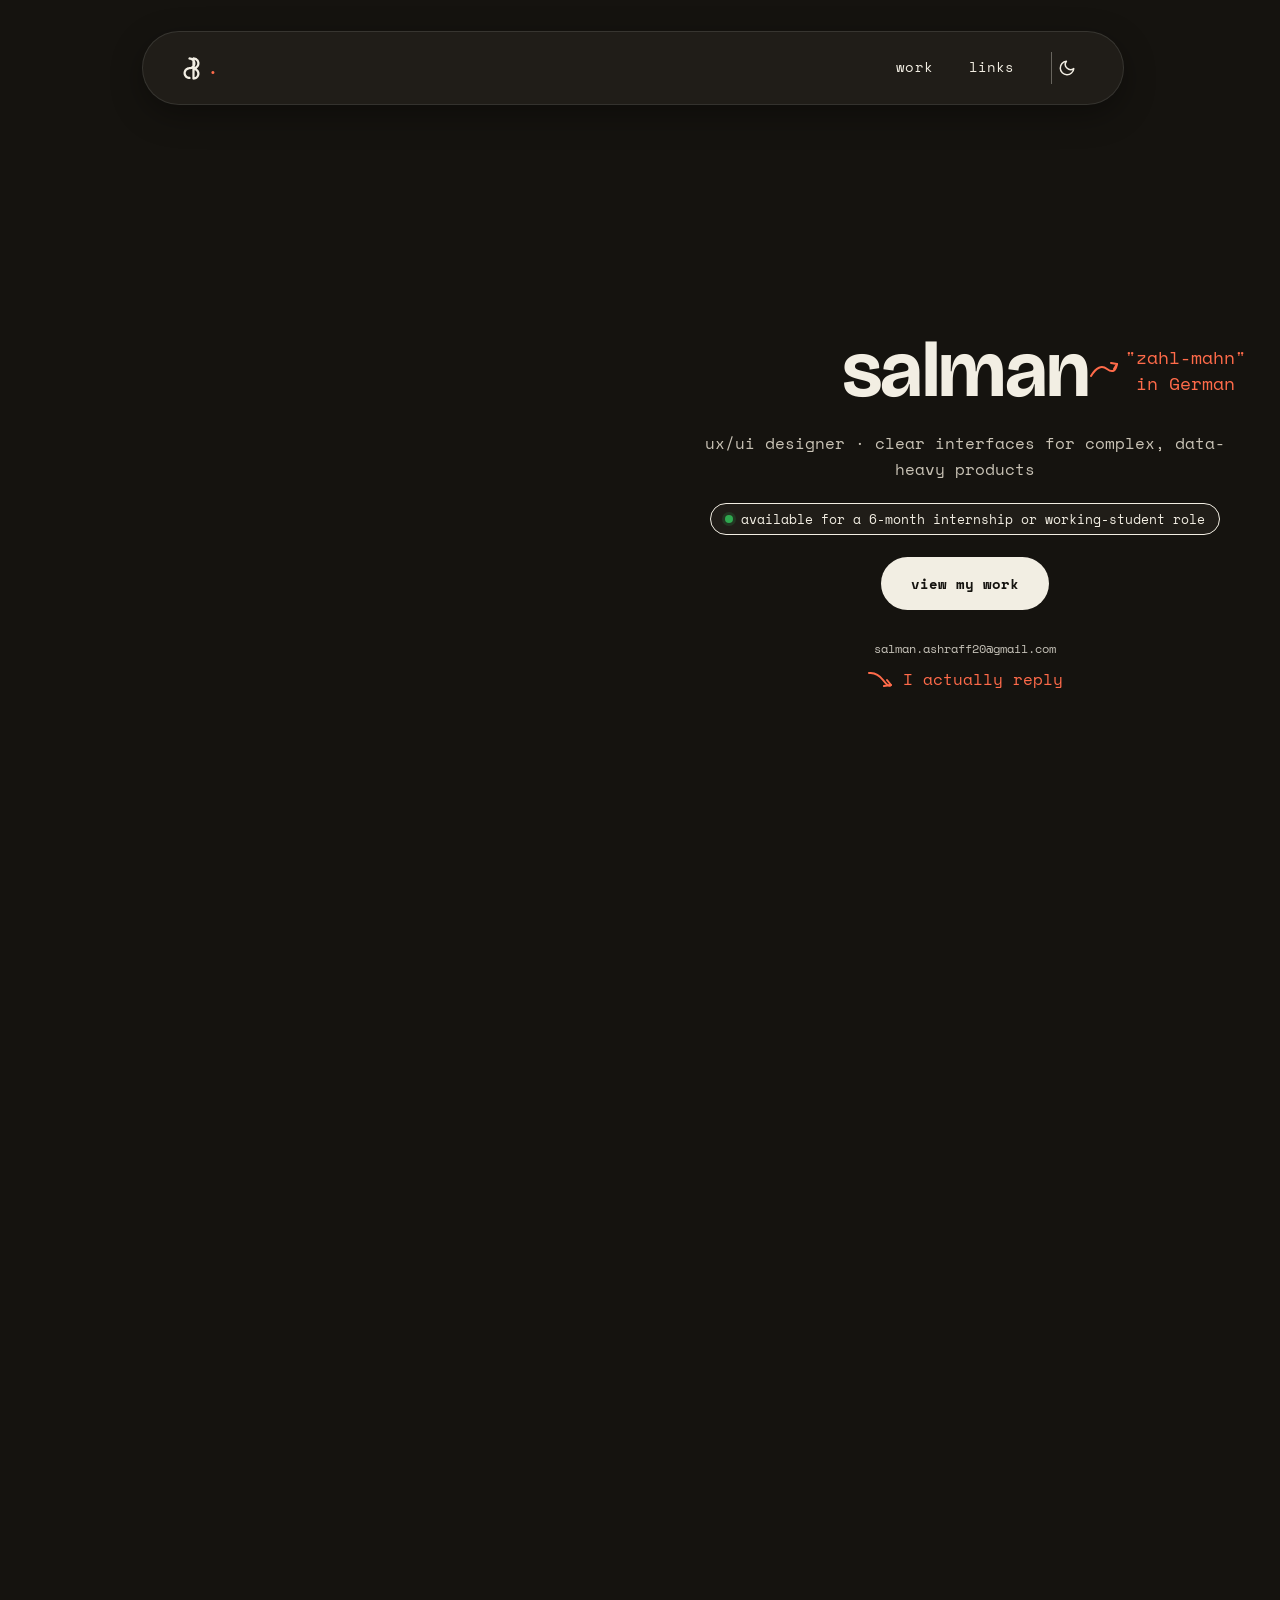
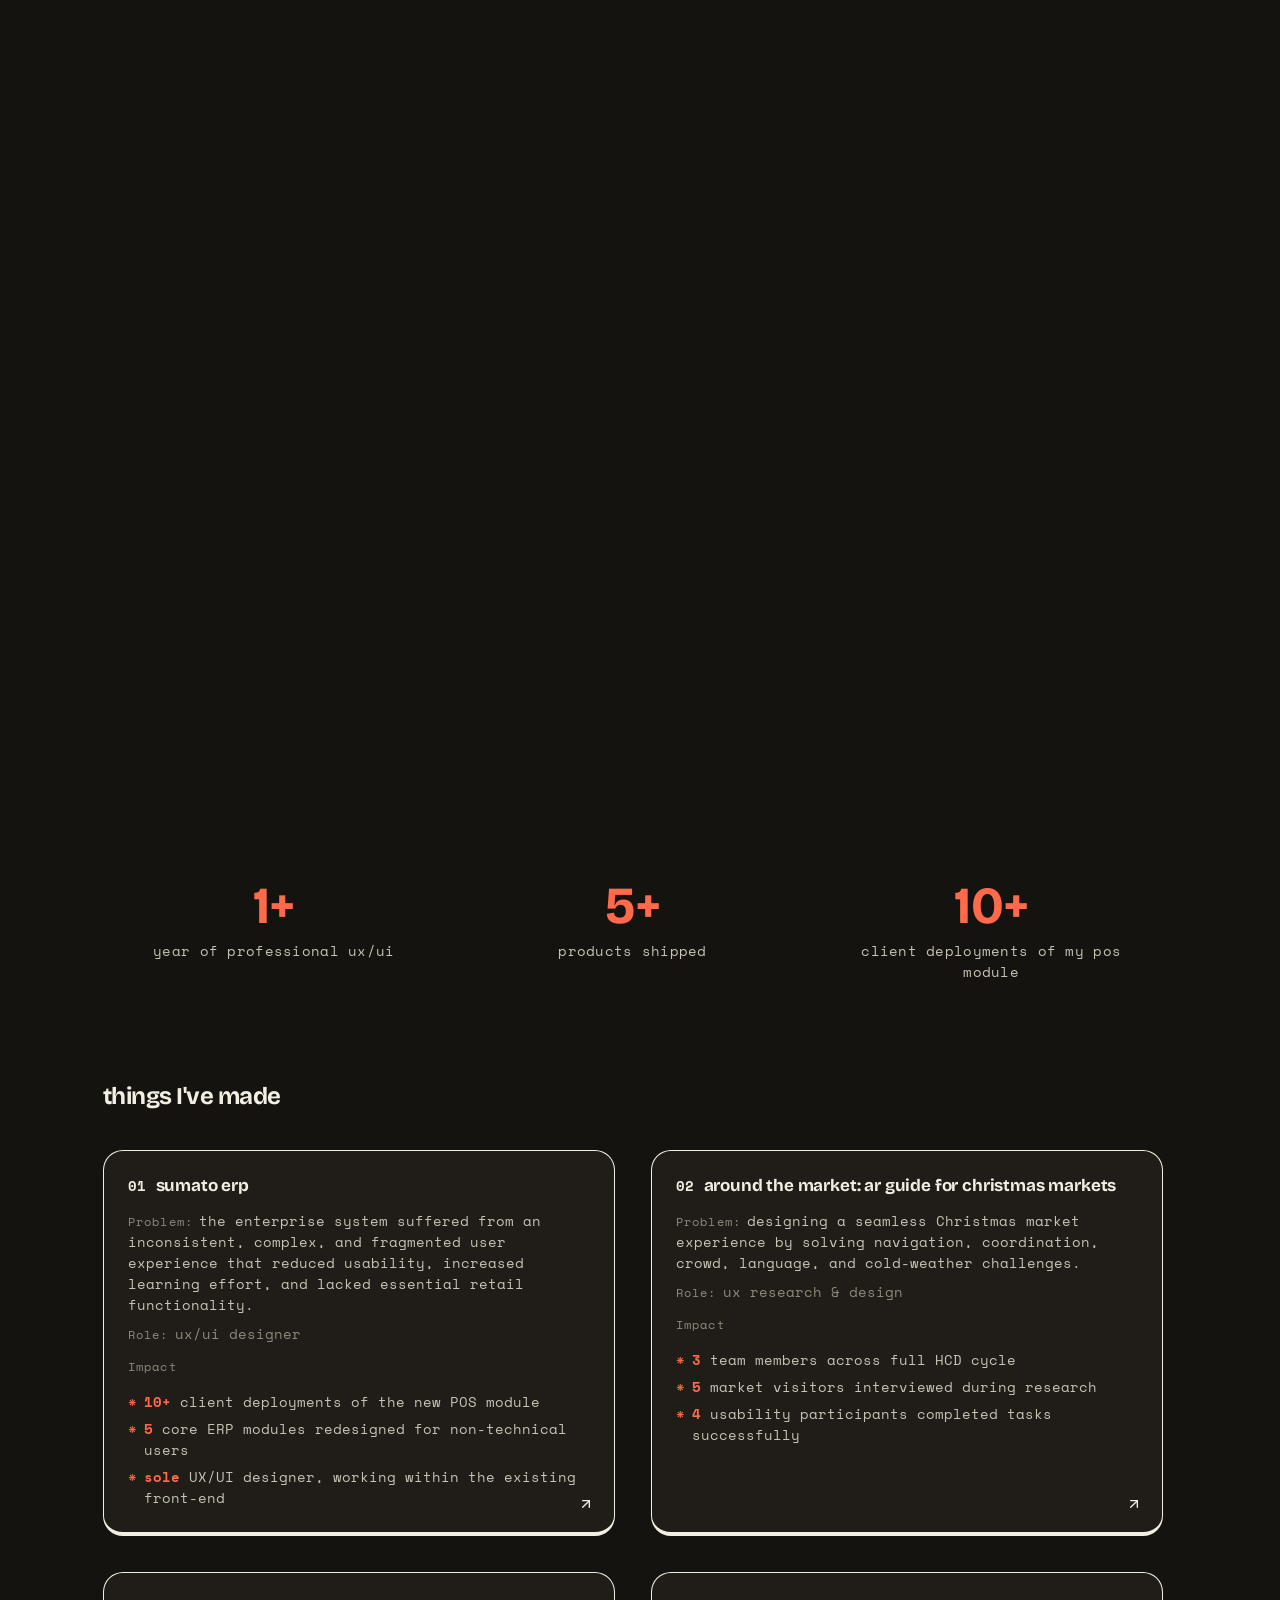
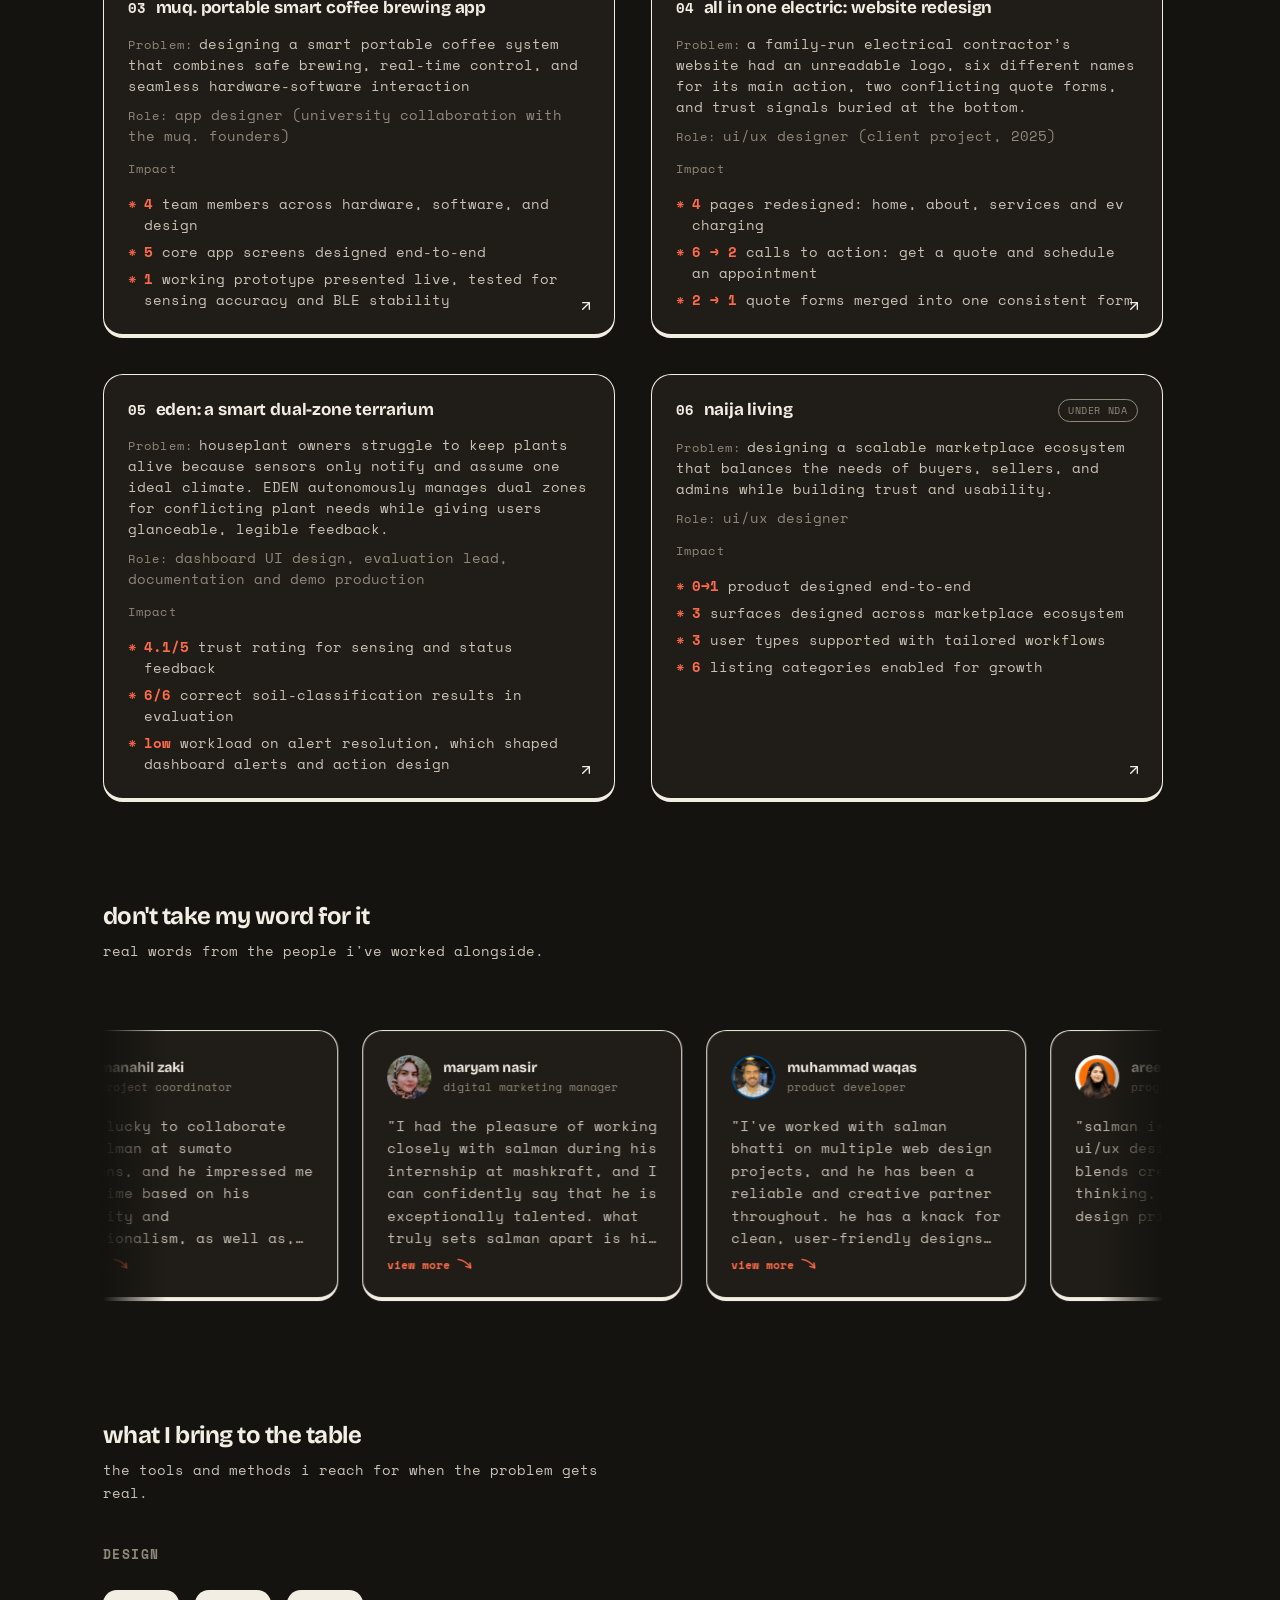
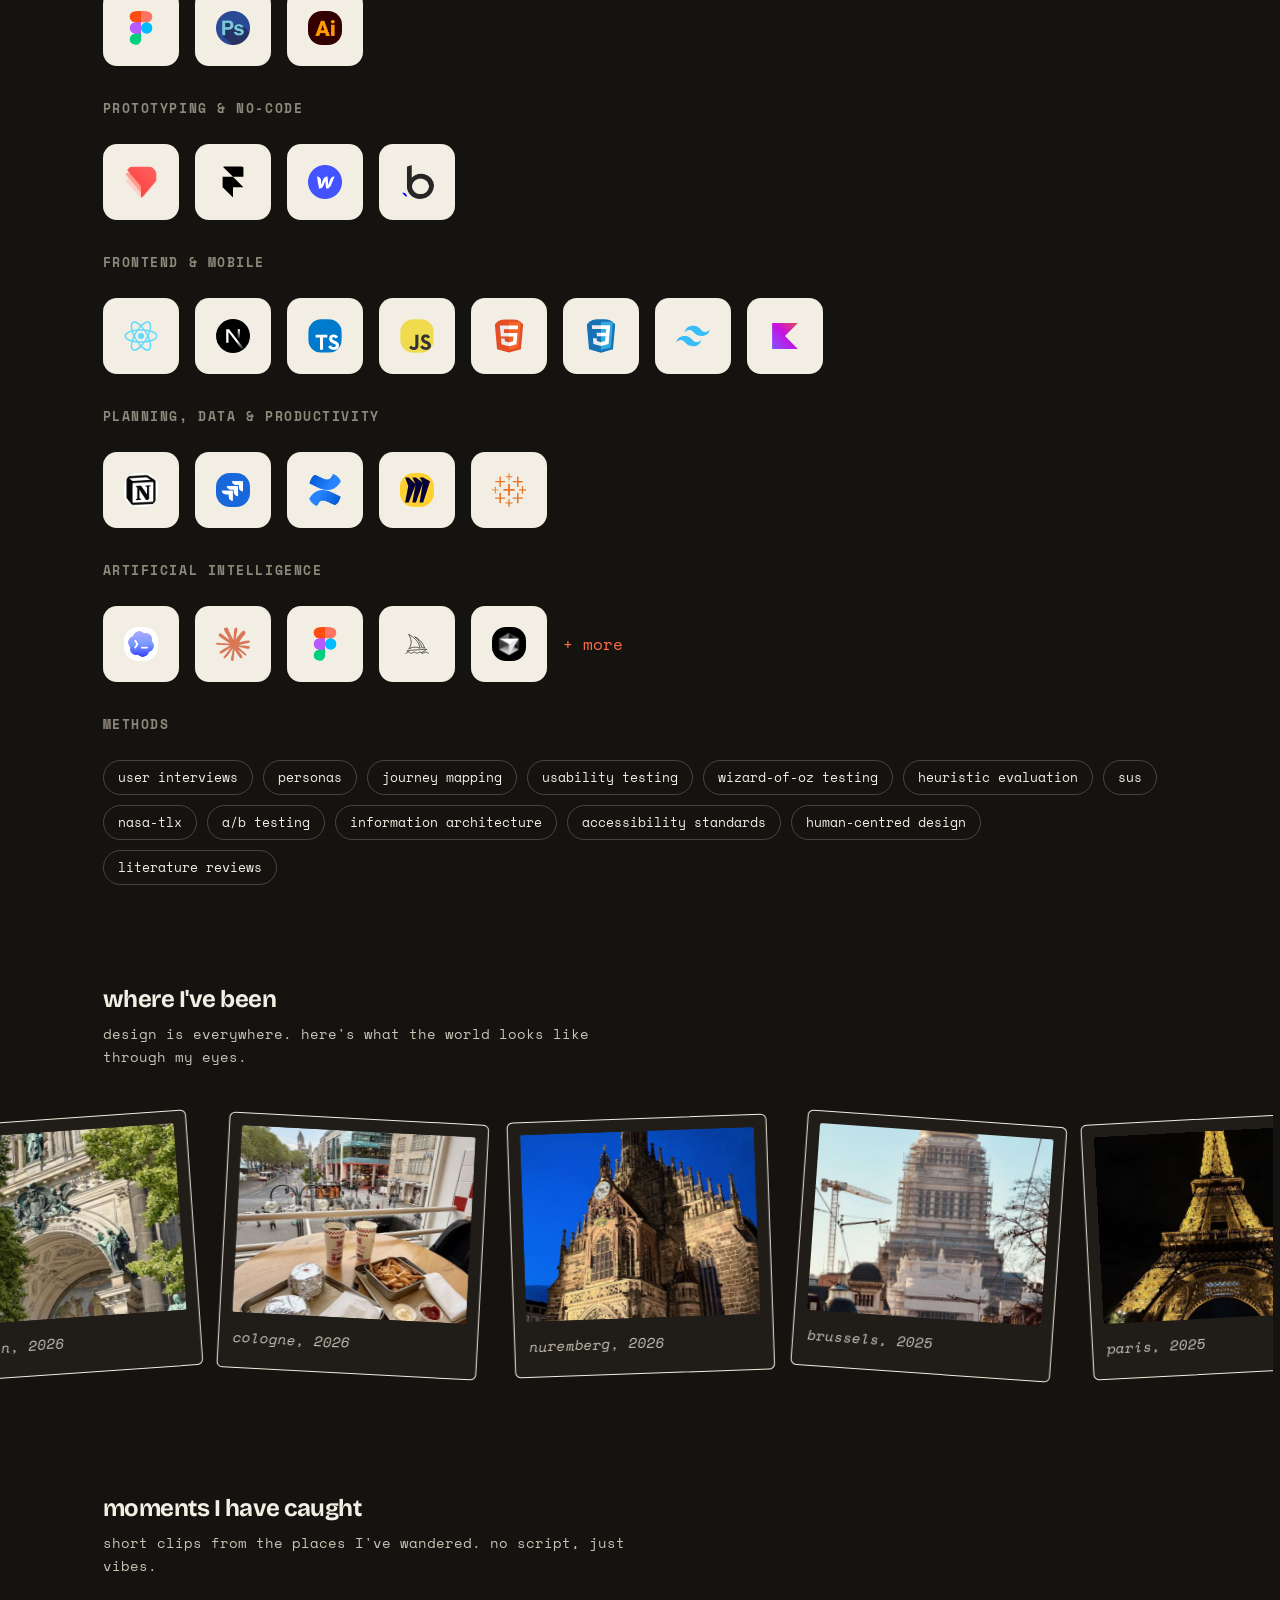
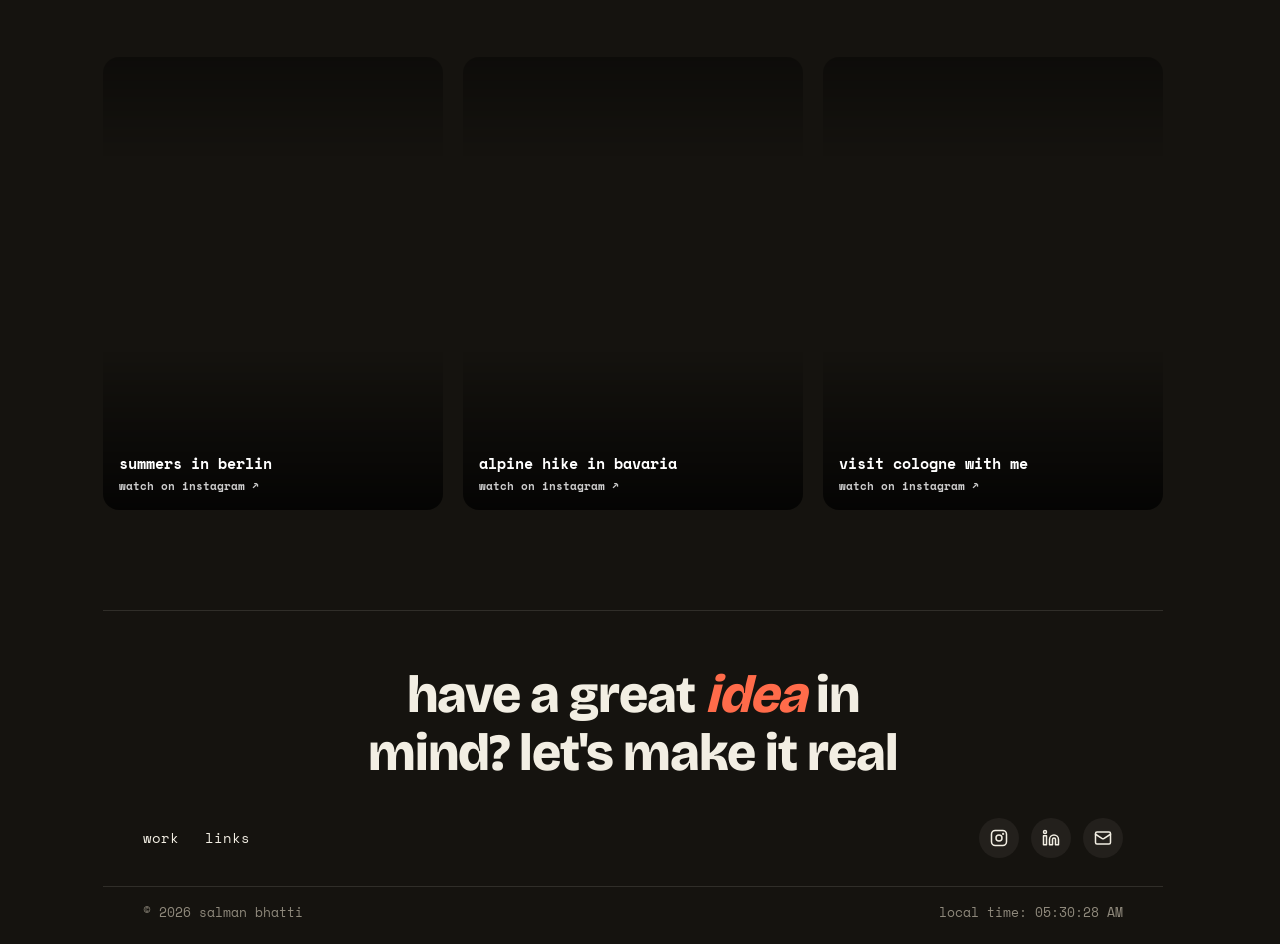
==== index.html @ 9fc9a8a1 "Portfolio site" ====
<!DOCTYPE html>
<html lang="en" class="dark">
<head>
<meta charset="UTF-8"/>
<meta name="viewport" content="width=device-width, initial-scale=1.0"/>
<meta name="description" content="Salman Bhatti — UX/UI Designer based in Germany. Portfolio of enterprise product design, systems, and end-to-end user experience work."/>
<meta property="og:title" content="Salman Bhatti | UX/UI Designer"/>
<meta property="og:description" content="Salman Bhatti — UX/UI Designer based in Germany. Portfolio of enterprise product design, systems, and end-to-end user experience work."/>
<meta property="og:image" content="https://salmanportfolio-inky.vercel.app/og-image.png"/>
<meta property="og:image:width" content="1200"/>
<meta property="og:image:height" content="630"/>
<meta property="og:url" content="https://salmanportfolio-inky.vercel.app/"/>
<meta property="og:type" content="website"/>
<meta name="twitter:card" content="summary_large_image"/>
<meta name="twitter:title" content="Salman Bhatti | UX/UI Designer"/>
<meta name="twitter:description" content="Salman Bhatti — UX/UI Designer based in Germany. Portfolio of enterprise product design, systems, and end-to-end user experience work."/>
<meta name="twitter:image" content="https://salmanportfolio-inky.vercel.app/og-image.png"/>
<title>Salman Bhatti | UX/UI Designer</title>
<link rel="icon" href="favicon.svg" type="image/svg+xml">
<link rel="icon" href="favicon-32.png" sizes="32x32" type="image/png">
<link rel="apple-touch-icon" href="apple-touch-icon.png"><link rel="stylesheet" href="index.css">
<link rel="stylesheet" href="project-modal.css">
<link rel="preconnect" href="https://fonts.googleapis.com"/>
<link rel="preconnect" href="https://fonts.gstatic.com" crossorigin/>
<link href="https://fonts.googleapis.com/css2?family=Bricolage+Grotesque:opsz,wght@12..96,400..800&family=Space+Mono:wght@400;700&display=swap" rel="stylesheet"/>
</head>
<body class="has-custom-cursor">
  <!-- ══ NAVBAR ══ -->

<div class="nav-wrap">
<nav id="main-nav">

  <!-- Name -->
<a href="index.html#hero" class="sb-nav-brand" aria-label="Home"><span class="sb-nav-mark" aria-hidden="true"></span></a>
  <div class="sb-nav-group">

    <!-- Links -->
    <ul class="sb-nav-links">
      <li><a href="index.html#projects"><span>work</span></a></li>
      <li><a href="links.html"><span>links</span></a></li>
    </ul>

    <!-- Dark mode toggle -->
    <button type="button" class="theme-toggle" id="themeToggle" aria-label="Toggle dark mode">
      <svg class="theme-icon-sun" width="18" height="18" viewBox="0 0 24 24" fill="none" stroke="currentColor" stroke-width="2" stroke-linecap="round" stroke-linejoin="round"><circle cx="12" cy="12" r="5"/><line x1="12" y1="1" x2="12" y2="3"/><line x1="12" y1="21" x2="12" y2="23"/><line x1="4.22" y1="4.22" x2="5.64" y2="5.64"/><line x1="18.36" y1="18.36" x2="19.78" y2="19.78"/><line x1="1" y1="12" x2="3" y2="12"/><line x1="21" y1="12" x2="23" y2="12"/><line x1="4.22" y1="19.78" x2="5.64" y2="18.36"/><line x1="18.36" y1="5.64" x2="19.78" y2="4.22"/></svg>
      <svg class="theme-icon-moon" width="18" height="18" viewBox="0 0 24 24" fill="none" stroke="currentColor" stroke-width="2" stroke-linecap="round" stroke-linejoin="round"><path d="M21 12.79A9 9 0 1 1 11.21 3 7 7 0 0 0 21 12.79z"/></svg>
    </button>

  </div>
</nav>
</div>


<!-- ══ HERO ══ -->
<section id="hero">

  <div class="hero-inner">

    <div class="hero-name-row">

      <h1 class="hero-name">salman</h1>

      <span class="hero-note">
        <svg class="hero-note-arrow" width="30" height="18" viewBox="0 0 30 18" fill="none" stroke="currentColor" stroke-width="2" stroke-linecap="round" stroke-linejoin="round"><path d="M2 15 Q10 2 18 8 T28 3"/><path d="M22 2 L28 3 L25 8"/></svg>
         "zahl-mahn" <br> in German
      </span>

    </div>
    <p class="hero-desc">
       ux/ui designer · clear interfaces for complex, data-heavy products
    </p>

    <p class="hero-availability"><span class="hero-availability-dot" aria-hidden="true"></span>available for a 6-month internship or working-student role</p>

    <a href="#projects" class="hero-cta-btn">view my work</a>

    <div class="hero-cta-row">
      <span class="hero-email-row">
        <a href="mailto:salman.ashraff20@gmail.com" class="hero-cta-email">salman.ashraff20@gmail.com</a>
        <span class="hero-note hero-note-reply">
          <svg class="hero-note-arrow" width="30" height="18" viewBox="0 0 30 18" fill="none" stroke="currentColor" stroke-width="2" stroke-linecap="round" stroke-linejoin="round"><path d="M2 3 Q10 2 16 10 T24 15"/><path d="M17 16 L24 15 L20 10"/></svg>
          I actually reply
        </span>
      </span>
    </div>

  </div>
</section>

<!-- ══ STATS ══ -->
<section id="stats" class="stats">

  <div class="stats-row">
    <div class="stat-item">
      <span class="stat-number">1+</span>
      <span class="stat-label">year of professional ux/ui</span>
    </div>
    <div class="stat-item">
      <span class="stat-number">5+</span>
      <span class="stat-label">products shipped</span>
    </div>
    <div class="stat-item">
      <span class="stat-number">10+</span>
      <span class="stat-label">client deployments of my pos module</span>
    </div>
  
  </div>
</section>

<!-- ══ PROJECTS ══ -->
<section id="projects">

  <div class="projects-head">
    <h2 class="title">things I've made
</h2>

</p>
  </div>

  <div class="projects-grid">
    <!-- PROJECT 1 -->
    <a href="#project-sumato" class="project-card" data-project="sumato">
      <span class="project-arrow">
        <svg width="16" height="16" viewBox="0 0 24 24" fill="none" stroke="currentColor" stroke-width="2" stroke-linecap="round" stroke-linejoin="round"><path d="M7 17L17 7"/><path d="M7 7h10v10"/></svg>
      </span>
      <div class="project-body">
        <div class="project-title-row">
          <span class="project-number">01</span>
          <h2 class="project-title">Sumato ERP</h2>
        </div>
        <p class="project-problem"><span class="project-label">Problem:</span>the enterprise system suffered from an inconsistent, complex, and fragmented user experience that reduced usability, increased learning effort, and lacked essential retail functionality.</p>
        <p class="project-role"><span class="project-label">Role:</span>ux/ui designer</p>
        <p class="project-label">Impact</p>
        <ul class="project-impact">
          <li><strong>10+</strong> client deployments of the new POS module</li>
          <li><strong>5</strong> core ERP modules redesigned for non-technical users</li>
          <li><strong>sole</strong> UX/UI designer, working within the existing front-end</li>
        </ul>
      </div>
    </a>

    <!-- PROJECT 2 -->
    <a href="#project-ar" class="project-card" data-project="ar">
      <span class="project-arrow">
        <svg width="16" height="16" viewBox="0 0 24 24" fill="none" stroke="currentColor" stroke-width="2" stroke-linecap="round" stroke-linejoin="round"><path d="M7 17L17 7"/><path d="M7 7h10v10"/></svg>
      </span>
      <div class="project-body">
        <div class="project-title-row">
          <span class="project-number">02</span>
          <h2 class="project-title">ARound the Market: AR Guide for Christmas Markets</h2>
        </div>
        <p class="project-problem"><span class="project-label">Problem:</span>designing a seamless Christmas market experience by solving navigation, coordination, crowd, language, and cold-weather challenges.</p>
        <p class="project-role"><span class="project-label">Role:</span>ux research &amp; design</p>
        <p class="project-label">Impact</p>
        <ul class="project-impact">
          <li><strong>3</strong> team members across full HCD cycle</li>
          <li><strong>5</strong> market visitors interviewed during research</li>
          <li><strong>4</strong> usability participants completed tasks successfully</li>
        </ul>
      </div>
    </a>

    <!-- PROJECT 3 -->
    <a href="#project-muq" class="project-card" data-project="muq">
      <span class="project-arrow">
        <svg width="16" height="16" viewBox="0 0 24 24" fill="none" stroke="currentColor" stroke-width="2" stroke-linecap="round" stroke-linejoin="round"><path d="M7 17L17 7"/><path d="M7 7h10v10"/></svg>
      </span>
      <div class="project-body">
        <div class="project-title-row">
          <span class="project-number">03</span>
          <h2 class="project-title">muq.
Portable Smart Coffee Brewing App</h2>
        </div>
        <p class="project-problem">
          <span class="project-label">Problem:</span>designing a smart portable coffee system that combines safe brewing, real-time control, and seamless hardware-software interaction</p>
        <p class="project-role"><span class="project-label">Role:</span>app designer (university collaboration with the muq. founders)</p>
        <p class="project-label">Impact</p>
        <ul class="project-impact">
          <li><strong>4</strong> team members across hardware, software, and design</li>
          <li><strong>5</strong> core app screens designed end-to-end</li>
          <li><strong>1</strong> working prototype presented live, tested for sensing accuracy and BLE stability</li>
        </ul>
      </div>
    </a>

    <!-- PROJECT 4 -->
    <a href="#project-allinone" class="project-card" data-project="allinone">
      <span class="project-arrow">
        <svg width="16" height="16" viewBox="0 0 24 24" fill="none" stroke="currentColor" stroke-width="2" stroke-linecap="round" stroke-linejoin="round"><path d="M7 17L17 7"/><path d="M7 7h10v10"/></svg>
      </span>
      <div class="project-body">
        <div class="project-title-row">
          <span class="project-number">04</span>
          <h2 class="project-title">All In One Electric: Website Redesign</h2>
        </div>
        <p class="project-problem"><span class="project-label">Problem:</span>a family-run electrical contractor’s website had an unreadable logo, six different names for its main action, two conflicting quote forms, and trust signals buried at the bottom.</p>
        <p class="project-role"><span class="project-label">Role:</span>ui/ux designer (client project, 2025)</p>
        <p class="project-label">Impact</p>
        <ul class="project-impact">
          <li><strong>4</strong> pages redesigned: home, about, services and ev charging</li>
          <li><strong>6 → 2</strong> calls to action: get a quote and schedule an appointment</li>
          <li><strong>2 → 1</strong> quote forms merged into one consistent form</li>
        </ul>
      </div>
    </a>

    <!-- PROJECT 5 -->
    <a href="#project-eden" class="project-card" data-project="eden">
      <span class="project-arrow">
        <svg width="16" height="16" viewBox="0 0 24 24" fill="none" stroke="currentColor" stroke-width="2" stroke-linecap="round" stroke-linejoin="round"><path d="M7 17L17 7"/><path d="M7 7h10v10"/></svg>
      </span>
      <div class="project-body">
        <div class="project-title-row">
          <span class="project-number">05</span>
          <h2 class="project-title">EDEN: A Smart Dual-Zone Terrarium</h2>
        </div>
        <p class="project-problem"><span class="project-label">Problem:</span>houseplant owners struggle to keep plants alive because sensors only notify and assume one ideal climate. EDEN autonomously manages dual zones for conflicting plant needs while giving users glanceable, legible feedback.</p>
        <p class="project-role"><span class="project-label">Role:</span>dashboard UI design, evaluation lead, documentation and demo production</p>
        <p class="project-label">Impact</p>
        <ul class="project-impact">
          <li><strong>4.1/5</strong> trust rating for sensing and status feedback</li>
          <li><strong>6/6</strong> correct soil-classification results in evaluation</li>
          <li><strong>low</strong> workload on alert resolution, which shaped dashboard alerts and action design</li>
        </ul>
      </div>
    </a>

    <!-- PROJECT 6 -->
    <a href="#projects" class="project-card" data-nda>
      <span class="project-arrow">
        <svg width="16" height="16" viewBox="0 0 24 24" fill="none" stroke="currentColor" stroke-width="2" stroke-linecap="round" stroke-linejoin="round"><path d="M7 17L17 7"/><path d="M7 7h10v10"/></svg>
      </span>
      <div class="project-body">
        <div class="project-title-row">
          <span class="project-number">06</span>
          <h2 class="project-title">Naija Living</h2>
          <span class="project-badge" title="Screens are under NDA">under nda</span>
        </div>
        <p class="project-problem"><span class="project-label">Problem:</span>designing a scalable marketplace ecosystem that balances the needs of buyers, sellers, and admins while building trust and usability.</p>
        <p class="project-role"><span class="project-label">Role:</span>ui/ux designer</p>
        <p class="project-label">Impact</p>
        <ul class="project-impact">
          <li><strong>0→1</strong> product designed end-to-end</li>
          <li><strong>3</strong> surfaces designed across marketplace ecosystem</li>
          <li><strong>3</strong> user types supported with tailored workflows</li>
          <li><strong>6</strong> listing categories enabled for growth</li>
        </ul>
      </div>
    </a>

  </div>

</section>


<!-- ══ EXPERIENCE: list / timeline toggle ══ -->
<!-- <section class="exp-section" id="experienceSection">

 <div class="exp-head">
    <div>
      <h2 class="title">career journey</h2>
    </div>
    <div class="exp-toggle-wrap">
      <span class="exp-try-note">
        try this
        <svg class="exp-try-arrow" width="30" height="20" viewBox="0 0 30 20" fill="none" stroke="currentColor" stroke-width="2" stroke-linecap="round" stroke-linejoin="round"><path d="M2 2 Q14 4 20 14"/><path d="M13 12 L20 14 L19 7"/></svg>
      </span>
      <div class="exp-toggle" id="expToggle">
        <button type="button" class="exp-toggle-btn active" data-view="list">list</button>
        <button type="button" class="exp-toggle-btn" data-view="timeline">timeline</button>
      </div>
    </div>
  </div>

  <div class="exp-list" id="expList">

    <div class="exp-row current expanded">
      <div class="exp-row-line"><span class="exp-dot"></span></div>
      <div class="exp-row-main">
        <div class="exp-row-top">
          <div>
            <h3 class="exp-role">m.sc. media informatics</h3>
            <p class="exp-company">universität des saarlandes</p>
          </div>
        </div>
      <div class="exp-row-details">
  <p class="exp-summary"></p>
<ul class="exp-bullets">
  <li>worked on 3 academic projects: ar navigation system (hci project), eden (interactive system project) and muq. coffee brewing app (collaboration with start-up).</li>
  <li>coursework spans human computer interaction, interactive systems, 3d visualisation with blender, generative arts and  design, and german language.</li>
<li>contributed to a living ai-education dashboard by conducting systematic literature reviews, visualising research findings, and testing the dashboard with real stakeholders.</li></ul>
</div>
      </div>
      <div class="exp-date-wrap">
        <span class="exp-date">apr 2025 to present</span>
        <button type="button" class="exp-chevron" aria-label="Toggle details">
          <svg width="16" height="16" viewBox="0 0 24 24" fill="none" stroke="currentColor" stroke-width="2" stroke-linecap="round" stroke-linejoin="round"><path d="M6 9l6 6l6 -6"/></svg>
        </button>
      </div>
    </div>

    <div class="exp-row">
      <div class="exp-row-line"><span class="exp-dot"></span></div>
      <div class="exp-row-main">
        <div class="exp-row-top">
          <div>
            <h3 class="exp-role">ux ui designer</h3>
            <p class="exp-company">sumato solutions</p>
          </div>
        </div>
       <div class="exp-row-details">
         <p class="exp-summary"></p>
<ul class="exp-bullets">
 <li>Designed the POS module UI within a team of a product manager, 3 developers and 2 QA testers; it is now adopted across 10+ client deployments.</li>
  <li>Redesigned UX/UI and information architecture for 5 core ERP modules (HRMS, CRM, Finance, Inventory, Sales), restructuring navigation and content hierarchy for non-technical operational users.</li>
  <li>Improved usability and consistency across the live ERP and POS products within the existing front-end, scoping changes so they stayed safe to ship.</li>
  <li>Ran A/B tests on UI variants and enforced accessibility standards (contrast, touch-target size, readability).</li>
  <li>Delivered end-to-end UI/UX for 5+ shipped products across ERP, POS, learning, tourism and marketplace apps, including the Naija Living marketplace.</li>
</ul>
</div>
      </div>
      <div class="exp-date-wrap">
        <span class="exp-date">jun 2024 to may 2025</span>
        <button type="button" class="exp-chevron" aria-label="Toggle details">
          <svg width="16" height="16" viewBox="0 0 24 24" fill="none" stroke="currentColor" stroke-width="2" stroke-linecap="round" stroke-linejoin="round"><path d="M6 9l6 6l6 -6"/></svg>
        </button>
      </div>
    </div>

    <div class="exp-row">
      <div class="exp-row-line"><span class="exp-dot"></span></div>
      <div class="exp-row-main">
        <div class="exp-row-top">
          <div>
            <h3 class="exp-role">ui/ux design intern</h3>
            <p class="exp-company">mashkraft</p>
          </div>
        </div>
        <div class="exp-row-details">
          <p class="exp-summary"></p>
          <ul class="exp-bullets">
  <li>completed an internship designing graphics and ui/ux work for ConsidraCare Pakistan and Canada</li>
  <li>contributed to end-to-end design workflows from wireframes to final visual assets</li>
  <li>gained hands on experience in professional design tools and client facing delivery under real production timelines.</li>
</ul>
        </div>
      </div>
      <div class="exp-date-wrap">
        <span class="exp-date">oct 2023 to jan 2024</span>
        <button type="button" class="exp-chevron" aria-label="Toggle details">
          <svg width="16" height="16" viewBox="0 0 24 24" fill="none" stroke="currentColor" stroke-width="2" stroke-linecap="round" stroke-linejoin="round"><path d="M6 9l6 6l6 -6"/></svg>
        </button>
      </div>
    </div>

  </div>

  <div class="exp-sheet" id="expSheet">
    <div class="exp-sheet-backdrop" id="expSheetBackdrop"></div>
    <div class="exp-sheet-panel" id="expSheetPanel">
      <div class="exp-sheet-handle"></div>
      <div class="exp-sheet-head">
        <h3 class="exp-role" id="expSheetRole"></h3>
        <p class="exp-company" id="expSheetCompany"></p>
        <span class="exp-date" id="expSheetDate"></span>
      </div>
      <div class="exp-sheet-body" id="expSheetBody"></div>
    </div>
  </div>

  <div class="exp-timeline" id="expTimeline" hidden>
    <div class="exp-timeline-scroll" id="expTimelineScroll">
      <div class="exp-timeline-track">

        <span class="exp-timeline-gridline" style="left:0%"></span>
        <span class="exp-timeline-gridline" style="left:25%"></span>
        <span class="exp-timeline-gridline" style="left:50%"></span>
        <span class="exp-timeline-gridline" style="left:75%"></span>
        <span class="exp-timeline-gridline" style="left:100%"></span>

        <div class="exp-timeline-now" style="left:87.5%">
          <span class="exp-now-label">now</span>
        </div>

        <div class="exp-timeline-item" style="left:38%; width:19%">
          <div class="exp-timeline-block">
            <span class="exp-timeline-text">
              <span class="exp-timeline-name">sumato solutions</span>
              <span class="exp-timeline-role">ux/ui designer</span>
            </span>
          </div>
          <div class="exp-timeline-tooltip">
            <span class="tt-company">sumato solutions</span>
            <span class="tt-role">ux/ui designer</span>
            <span class="tt-duration">jun 2024 to may 2025</span>
          </div>
        </div>

        <div class="exp-timeline-item" style="top:88px; left:11%; width:150px">
          <div class="exp-timeline-block">
            <span class="exp-timeline-text">
              <span class="exp-timeline-name">mashkraft</span>
              <span class="exp-timeline-role">ui/ux design intern</span>
            </span>
          </div>
          <div class="exp-timeline-tooltip">
            <span class="tt-company">mashkraft</span>
            <span class="tt-role">ui/ux design intern</span>
            <span class="tt-duration">oct 2023 to jan 2024 </span>
          </div>
        </div>

        <div class="exp-timeline-highlight" style="top:88px; left:56.25%; width:31.25%"></div>

        <div class="exp-timeline-item current" style="top:88px; left:56.25%; width:31.25%">
          <div class="exp-timeline-block">
            <span class="exp-timeline-text">
              <span class="exp-timeline-name">universität des saarlandes</span>
              <span class="exp-timeline-role">m.sc. media informatics</span>
            </span>
          </div>
          <div class="exp-timeline-tooltip">
            <span class="tt-company">universität des saarlandes</span>
            <span class="tt-role">m.sc. media informatics</span>
            <span class="tt-duration">apr 2025 to present</span>
          </div>
        </div>

        <span class="exp-timeline-year edge-left" style="left:0%">2023</span>
        <span class="exp-timeline-year" style="left:25%">2024</span>
        <span class="exp-timeline-year" style="left:50%">2025</span>
        <span class="exp-timeline-year" style="left:75%">2026</span>
        <span class="exp-timeline-year faded edge-right" style="left:100%">2027</span>

      </div>
    </div>  </div>

 

</section> -->

<!-- ══ TESTIMONIALS ══ -->
<section id="testimonials">

  <div class="sb-test-header">
    <h2 class="title">don't take my word for it</h2>
    <p class="section-sub">real words from the people i've worked alongside.

</p>
  </div>

  <div class="sb-test-ticker-wrap" id="testTicker">
    <div class="sb-test-track" id="testTrack">

      <div class="sb-test-card">
        <div class="sb-test-person">
          <img src="index/testimonials/minahil.jfif" alt="Manahil Zaki" class="sb-test-photo" />
          <div>
            <div class="sb-test-name">Manahil Zaki</div>
            <div class="sb-test-role">Project Coordinator</div>
          </div>
        </div>
        <div class="sb-test-quote">
          <p>"I was lucky to collaborate with salman at sumato solutions, and he impressed me every time based on his creativity and professionalism, as well as, in-depth knowledge of ui/ux design. he possesses some extraordinary skills of converting user needs into usable interfaces that are also visually interesting. he is a hardworking team player with a keen eye to details. an organization can only be lucky to get someone with talent and hardworking like salman!"</p>
        </div>
      </div>

      <div class="sb-test-card">
        <div class="sb-test-person">
          <img src="index/testimonials/mariam.jfif" alt="Maryam Nasir" class="sb-test-photo" />
          <div>
            <div class="sb-test-name">Maryam Nasir</div>
            <div class="sb-test-role">Digital Marketing Manager</div>
          </div>
        </div>
        <div class="sb-test-quote">
          <p>"I had the pleasure of working closely with salman during his internship at mashkraft, and I can confidently say that he is exceptionally talented. what truly sets salman apart is his remarkable creative eye for design to deliver visually captivating and user-friendly interfaces. his exceptional talent, diligence, and collaborative spirit make him a standout professional in his field and a valuable asset to any team."</p>
        </div>
      </div>

      <div class="sb-test-card">
        <div class="sb-test-person">
          <img src="index/testimonials/waqas.jfif" alt="Muhammad Waqas" class="sb-test-photo" />
          <div>
            <div class="sb-test-name">Muhammad Waqas</div>
            <div class="sb-test-role">Product Developer</div>
          </div>
        </div>
        <div class="sb-test-quote">
          <p>"I've worked with salman bhatti on multiple web design projects, and he has been a reliable and creative partner throughout. he has a knack for clean, user-friendly designs and always brings fresh ideas to the table. salman listens carefully to project needs and ensures the final output aligns with the vision while being practical and visually appealing. if you're looking for someone who can get the job done without overcomplicating things, salman is a great choice."</p>
        </div>
      </div>

      <div class="sb-test-card">
        <div class="sb-test-person">
          <img src="index/testimonials/areeba.jfif" alt="Areeba Younas" class="sb-test-photo" />
          <div>
            <div class="sb-test-name">Areeba Younas</div>
            <div class="sb-test-role">Program Officer</div>
          </div>
        </div>
        <div class="sb-test-quote">
          <p>"salman is an exceptional ui/ux designer who seamlessly blends creativity, analytical thinking, and user-centric design principles."</p>
        </div>
      </div>

      <div class="sb-test-card">
        <div class="sb-test-person">
          <img src="index/testimonials/asad.jfif" alt="Asad Masood Chaudhry" class="sb-test-photo" />
          <div>
            <div class="sb-test-name">Asad Masood Chaudhry</div>
            <div class="sb-test-role">Software Engineer</div>
          </div>
        </div>
        <div class="sb-test-quote">
          <p>"I strongly recommend salman as a ui/ux designer. he demonstrates professionalism and consistently contributes to improved user satisfaction."</p>
        </div>
      </div>

 
      
      <div class="sb-test-card">
        <div class="sb-test-person">
          <img src="index/testimonials/minahil.jfif" alt="Manahil Zaki" class="sb-test-photo" />
          <div>
            <div class="sb-test-name">Manahil Zaki</div>
            <div class="sb-test-role">Project Coordinator</div>
          </div>
        </div>
        <div class="sb-test-quote">
          <p>"I was lucky to collaborate with salman at sumato solutions, and he impressed me every time based on his creativity and professionalism, as well as, in-depth knowledge of ui/ux design. he possesses some extraordinary skills of converting user needs into usable interfaces that are also visually interesting. he is a hardworking team player with a keen eye to details. an organization can only be lucky to get someone with talent and hardworking like salman!"</p>
        </div>
      </div>

      <div class="sb-test-card">
        <div class="sb-test-person">
          <img src="index/testimonials/mariam.jfif" alt="Maryam Nasir" class="sb-test-photo" />
          <div>
            <div class="sb-test-name">Maryam Nasir</div>
            <div class="sb-test-role">Digital Marketing Manager</div>
          </div>
        </div>
        <div class="sb-test-quote">
          <p>"I had the pleasure of working closely with salman during his internship at mashkraft, and I can confidently say that he is exceptionally talented. what truly sets salman apart is his remarkable creative eye for design to deliver visually captivating and user-friendly interfaces. his exceptional talent, diligence, and collaborative spirit make him a standout professional in his field and a valuable asset to any team."</p>
        </div>
      </div>

      <div class="sb-test-card">
        <div class="sb-test-person">
          <img src="index/testimonials/waqas.jfif" alt="Muhammad Waqas" class="sb-test-photo" />
          <div>
            <div class="sb-test-name">Muhammad Waqas</div>
            <div class="sb-test-role">Product Developer</div>
          </div>
        </div>
        <div class="sb-test-quote">
          <p>"I've worked with salman bhatti on multiple web design projects, and he has been a reliable and creative partner throughout. he has a knack for clean, user-friendly designs and always brings fresh ideas to the table. salman listens carefully to project needs and ensures the final output aligns with the vision while being practical and visually appealing. if you're looking for someone who can get the job done without overcomplicating things, salman is a great choice."</p>
        </div>
      </div>

      <div class="sb-test-card">
        <div class="sb-test-person">
          <img src="index/testimonials/areeba.jfif" alt="Areeba Younas" class="sb-test-photo" />
          <div>
            <div class="sb-test-name">Areeba Younas</div>
            <div class="sb-test-role">Program Officer</div>
          </div>
        </div>
        <div class="sb-test-quote">
          <p>"salman is an exceptional ui/ux designer who seamlessly blends creativity, analytical thinking, and user-centric design principles."</p>
        </div>
      </div>

      <div class="sb-test-card">
        <div class="sb-test-person">
          <img src="index/testimonials/asad.jfif" alt="Asad Masood Chaudhry" class="sb-test-photo" />
          <div>
            <div class="sb-test-name">Asad Masood Chaudhry</div>
            <div class="sb-test-role">Software Engineer</div>
          </div>
        </div>
        <div class="sb-test-quote">
          <p>"I strongly recommend salman as a ui/ux designer. he demonstrates professionalism and consistently contributes to improved user satisfaction."</p>
        </div>
      </div>

    </div>
  </div>

</section>

<!-- Shared overlay for reading a full testimonial -->
<div class="test-overlay" id="testOverlay">
  <div class="test-overlay-card">
    <button type="button" class="test-overlay-close" id="testOverlayClose" aria-label="Close">✕</button>
    <div class="sb-test-person">
      <img src="" alt="" class="sb-test-photo" id="testOverlayPhoto">
      <div>
        <div class="sb-test-name" id="testOverlayName"></div>
        <div class="sb-test-role" id="testOverlayRole"></div>
      </div>
    </div>
    <div class="test-overlay-quote">
      <p id="testOverlayQuote"></p>
    </div>
  </div>
</div>

<!-- Shared overlay for NDA-protected project cards -->
<div class="test-overlay" id="ndaOverlay">
  <div class="test-overlay-card">
    <button type="button" class="test-overlay-close" id="ndaOverlayClose" aria-label="Close">✕</button>
    <div class="test-overlay-quote">
      <p>due to nda restrictions, project details are available for discussion upon request.</p>
      <p style="margin-top:14px"><a href="https://naijaliving.ng/" target="_blank" rel="noopener noreferrer" style="color:var(--accent);font-weight:700">see the live product ↗</a></p>
    </div>
  </div>
</div>


<!-- ══ STACK ══ -->
<section class="stack" id="stack">
  <div class="stack-head">
    <h2 class="title">what I bring to the table
</h2>
    <p class="section-sub">the tools and methods i reach for when the problem gets real.</p>
  </div>

  <div class="stack-group">
    <p class="stack-cat">Design</p>
    <div class="stack-icons">
      <span class="stack-icon" data-tool="Figma"><img src="stack/figma.png" alt="Figma"></span>
      <span class="stack-icon" data-tool="Adobe Photoshop"><img src="stack/photoshop.png" alt="Adobe Photoshop"></span>
      <span class="stack-icon" data-tool="Adobe Illustrator"><img src="stack/illustrator.png" alt="Adobe Illustrator"></span>
    </div>
  </div>

  <div class="stack-group">
    <p class="stack-cat">Prototyping &amp; No-code</p>
    <div class="stack-icons">
      <span class="stack-icon" data-tool="ProtoPie"><img src="stack/protopie.png" alt="ProtoPie"></span>
      <span class="stack-icon" data-tool="Framer"><img src="stack/framer.svg" alt="Framer"></span>
      <span class="stack-icon" data-tool="Webflow"><img src="stack/Webflow.webp" alt="Webflow"></span>
      <span class="stack-icon" data-tool="Bubble"><img src="stack/bubble.png" alt="Bubble"></span>
    </div>
  </div>

  <div class="stack-group">
    <p class="stack-cat">Frontend &amp; Mobile</p>
    <div class="stack-icons">
      <span class="stack-icon" data-tool="React"><img src="stack/React.svg" alt="React"></span>
      <span class="stack-icon" data-tool="Next.js"><img src="stack/Nextjs.svg" alt="Next.js"></span>
      <span class="stack-icon" data-tool="TypeScript"><img src="stack/TypeScript.svg" alt="TypeScript"></span>
      <span class="stack-icon" data-tool="JavaScript (ES6)"><img src="stack/JavaScript.svg" alt="JavaScript (ES6)"></span>
      <span class="stack-icon" data-tool="HTML5"><img src="stack/HTML5.svg" alt="HTML5"></span>
      <span class="stack-icon" data-tool="CSS3"><img src="stack/CSS3.svg" alt="CSS3"></span>
      <span class="stack-icon" data-tool="Tailwind CSS"><img src="stack/Tailwind.svg" alt="Tailwind CSS"></span>
      <span class="stack-icon" data-tool="Kotlin (Android)"><img src="stack/Kotlin.svg" alt="Kotlin (Android)"></span>
    </div>
  </div>

  <div class="stack-group">
    <p class="stack-cat">Planning, Data &amp; Productivity</p>
    <div class="stack-icons">
      <span class="stack-icon" data-tool="Notion"><img src="stack/Notion.png" alt="Notion"></span>
      <span class="stack-icon" data-tool="Jira"><img src="stack/Jira.png" alt="Jira"></span>
      <span class="stack-icon" data-tool="Confluence"><img src="stack/Confluence.png" alt="Confluence"></span>
      <span class="stack-icon" data-tool="Miro"><img src="stack/Miro.svg" alt="Miro"></span>
      <span class="stack-icon" data-tool="Tableau"><img src="stack/Tableau.svg" alt="Tableau"></span>
    </div>
  </div>

  <div class="stack-group">
    <p class="stack-cat">Artificial Intelligence</p>
    <div class="stack-icons">
      <span class="stack-icon" data-tool="Codex"><img src="stack/Codex.webp" alt="Codex"></span>
      <span class="stack-icon" data-tool="Claude Code"><img src="stack/Claude.webp" alt="Claude Code"></span>
      <span class="stack-icon" data-tool="Figma MCP"><img src="stack/figma.png" alt="Figma MCP"></span>
      <span class="stack-icon" data-tool="Midjourney"><img src="stack/Midjourney.svg" alt="Midjourney"></span>
      <span class="stack-icon" data-tool="Cursor"><img src="stack/Software.jfif" alt="Cursor"></span>
      <span class="stack-more">+ more</span>
    </div>
  </div>

  <div class="stack-group">
    <p class="stack-cat">Methods</p>
    <ul class="stack-methods">
      <li>user interviews</li>
      <li>personas</li>
      <li>journey mapping</li>
      <li>usability testing</li>
      <li>wizard-of-oz testing</li>
      <li>heuristic evaluation</li>
      <li>sus</li>
      <li>nasa-tlx</li>
      <li>a/b testing</li>
      <li>information architecture</li>
      <li>accessibility standards</li>
      <li>human-centred design</li>
      <li>literature reviews</li>
    </ul>
  </div>

 

</section>

<!-- ══ OFF SCREEN: travel polaroids ══ -->
<section class="travel" id="offscreen">

  <div class="travel-head">
    <h2 class="title">where I've been
</h2>
    <p class="section-sub">design is everywhere. here's what the world looks like through my eyes.

</p>
  </div>

  <div class="travel-scroll" id="travelScroll">
    <div class="travel-track" id="travelTrack">

      <div class="polaroid-card" style="--r:-4deg">
        <div class="polaroid-photo">
          <img src="index/travel/web/berlin.jpg" alt="berlin, 2026" loading="lazy" decoding="async">
        </div>
        <p class="polaroid-caption">berlin, 2026</p>
      </div>

      <div class="polaroid-card" style="--r:3deg">
        <div class="polaroid-photo">
          <img src="index/travel/web/cologne.jpg" alt="cologne, 2026" loading="lazy" decoding="async">
        </div>
        <p class="polaroid-caption">cologne, 2026</p>
      </div>

      <div class="polaroid-card" style="--r:-2deg">
        <div class="polaroid-photo">
          <img src="index/travel/web/nuremberg.jpg" alt="nuremberg, 2026" loading="lazy" decoding="async">
        </div>
        <p class="polaroid-caption">nuremberg, 2026</p>
      </div>

      <div class="polaroid-card" style="--r:4deg">
        <div class="polaroid-photo">
          <img src="index/travel/web/brussels.jpg" alt="brussels, 2025" loading="lazy" decoding="async">
        </div>
        <p class="polaroid-caption">brussels, 2025</p>
      </div>

      <div class="polaroid-card" style="--r:-3deg">
        <div class="polaroid-photo">
          <img src="index/travel/web/paris.jpg" alt="paris, 2025" loading="lazy" decoding="async">
        </div>
        <p class="polaroid-caption">paris, 2025</p>
      </div>

      <div class="polaroid-card" style="--r:2deg">
        <div class="polaroid-photo">
          <img src="index/travel/web/metz.jpg" alt="metz, 2025" loading="lazy" decoding="async">
        </div>
        <p class="polaroid-caption">metz, 2025</p>
      </div>

     
      <div class="polaroid-card" style="--r:-4deg">
        <div class="polaroid-photo">
          <img src="index/travel/web/luxembourg.jpg" alt="luxembourg, 2025" loading="lazy" decoding="async">
        </div>
        <p class="polaroid-caption">luxembourg, 2025</p>
      </div>

      <div class="polaroid-card" style="--r:3deg">
        <div class="polaroid-photo">
          <img src="index/travel/web/heidelberg.jpg" alt="heidelberg, 2025" loading="lazy" decoding="async">
        </div>
        <p class="polaroid-caption">heidelberg, 2025</p>
      </div>

      <div class="polaroid-card" style="--r:-2deg">
        <div class="polaroid-photo">
          <img src="index/travel/web/strasbourg.jpg" alt="strasbourg, 2025" loading="lazy" decoding="async">
        </div>
        <p class="polaroid-caption">strasbourg, 2025</p>
      </div>

      <!-- Duplicate for seamless loop -->
       <div class="polaroid-card" style="--r:-4deg">
        <div class="polaroid-photo">
          <img src="index/travel/web/berlin.jpg" alt="berlin, 2026" loading="lazy" decoding="async">
        </div>
        <p class="polaroid-caption">berlin, 2026</p>
      </div>

      <div class="polaroid-card" style="--r:3deg">
        <div class="polaroid-photo">
          <img src="index/travel/web/cologne.jpg" alt="cologne, 2026" loading="lazy" decoding="async">
        </div>
        <p class="polaroid-caption">cologne, 2026</p>
      </div>

      <div class="polaroid-card" style="--r:-2deg">
        <div class="polaroid-photo">
          <img src="index/travel/web/nuremberg.jpg" alt="nuremberg, 2026" loading="lazy" decoding="async">
        </div>
        <p class="polaroid-caption">nuremberg, 2026</p>
      </div>

      <div class="polaroid-card" style="--r:4deg">
        <div class="polaroid-photo">
          <img src="index/travel/web/brussels.jpg" alt="brussels, 2025" loading="lazy" decoding="async">
        </div>
        <p class="polaroid-caption">brussels, 2025</p>
      </div>

      <div class="polaroid-card" style="--r:-3deg">
        <div class="polaroid-photo">
          <img src="index/travel/web/paris.jpg" alt="paris, 2025" loading="lazy" decoding="async">
        </div>
        <p class="polaroid-caption">paris, 2025</p>
      </div>

      <div class="polaroid-card" style="--r:2deg">
        <div class="polaroid-photo">
          <img src="index/travel/web/metz.jpg" alt="metz, 2025" loading="lazy" decoding="async">
        </div>
        <p class="polaroid-caption">metz, 2025</p>
      </div>

     
      <div class="polaroid-card" style="--r:-4deg">
        <div class="polaroid-photo">
          <img src="index/travel/web/luxembourg.jpg" alt="luxembourg, 2025" loading="lazy" decoding="async">
        </div>
        <p class="polaroid-caption">luxembourg, 2025</p>
      </div>

      <div class="polaroid-card" style="--r:3deg">
        <div class="polaroid-photo">
          <img src="index/travel/web/heidelberg.jpg" alt="heidelberg, 2025" loading="lazy" decoding="async">
        </div>
        <p class="polaroid-caption">heidelberg, 2025</p>
      </div>

      <div class="polaroid-card" style="--r:-2deg">
        <div class="polaroid-photo">
          <img src="index/travel/web/strasbourg.jpg" alt="strasbourg, 2025" loading="lazy" decoding="async">
        </div>
        <p class="polaroid-caption">strasbourg, 2025</p>
      </div>
    </div>
  </div>

</section>

<!-- ══ TRAVEL LOG: instagram reels ══ -->
<section class="travellog" id="travellog">

  <div class="travellog-head">
    <h2 class="title">moments I have caught</h2>
    <p class="section-sub">short clips from the places I've wandered. no script, just vibes.

</p>
  </div>

  <div class="travellog-grid">

    <a href="https://www.instagram.com/salmancapturedthis/" target="_blank" rel="noopener noreferrer" class="reel-card">
      <video src="index/travel/berlin-summers.mp4" autoplay muted loop playsinline></video>
      <div class="reel-overlay"></div>
      <div class="reel-foot">
        <p class="reel-title">summers in berlin</p>
        <span class="reel-cta">watch on instagram ↗</span>
      </div>
    </a>

    <a href="https://www.instagram.com/salmancapturedthis/" target="_blank" rel="noopener noreferrer" class="reel-card">
      <video src="index/travel/wank-hike.mp4" autoplay muted loop playsinline></video>
      <div class="reel-overlay"></div>
      <div class="reel-foot">
        <p class="reel-title">alpine hike in bavaria</p>
        <span class="reel-cta">watch on instagram ↗</span>
      </div>
    </a>

    <a href="https://www.instagram.com/salmancapturedthis/" target="_blank" rel="noopener noreferrer" class="reel-card">
      <video src="index/travel/cologne.mp4" autoplay muted loop playsinline></video>
      <div class="reel-overlay"></div>
      <div class="reel-foot">
        <p class="reel-title">visit cologne with me</p>
        <span class="reel-cta">watch on instagram ↗</span>
      </div>
    </a>

  </div>

</section>

<footer class="site-footer" id="siteFooter">
  <div class="footer-main">
    <div>
      <p class="footer-headline">
        have a great <em id="footerCyclingWord">concept</em> in mind? let's make it real
      </p>
    </div>
  </div>

  <div class="footer-links">
    <nav class="footer-nav" aria-label="Footer">
      <a href="#projects">work</a>
      <a href="links.html">links</a>
    </nav>

    <div class="socials">
      <a href="https://www.instagram.com/salmancapturedthis/" target="_blank" rel="noopener noreferrer" aria-label="Instagram">
        <svg viewBox="0 0 24 24" fill="none" stroke="currentColor" stroke-width="2" stroke-linecap="round" stroke-linejoin="round"><rect x="2" y="2" width="20" height="20" rx="5"/><circle cx="12" cy="12" r="4"/><circle cx="17.5" cy="6.5" r="0.5" fill="currentColor"/></svg>
      </a>
      <a href="https://www.linkedin.com/in/m-salman-bhatti" target="_blank" rel="noopener noreferrer" aria-label="LinkedIn">
        <svg viewBox="0 0 24 24" fill="none" stroke="currentColor" stroke-width="2" stroke-linecap="round" stroke-linejoin="round"><path d="M16 8a6 6 0 0 1 6 6v7h-4v-7a2 2 0 0 0-4 0v7h-4v-7a6 6 0 0 1 6-6z"/><rect x="2" y="9" width="4" height="12"/><circle cx="4" cy="4" r="2"/></svg>
      </a>
      <a href="mailto:salman.ashraff20@gmail.com" id="footerEmailCopy" aria-label="Copy email">
        <svg viewBox="0 0 24 24" fill="none" stroke="currentColor" stroke-width="2" stroke-linecap="round" stroke-linejoin="round"><rect x="2" y="4" width="20" height="16" rx="2"/><path d="m22 7-8.97 5.7a1.94 1.94 0 0 1-2.06 0L2 7"/></svg>
      </a>
    </div>
  </div>

  <div class="footer-bottom">
    <span>© 2026 salman bhatti</span>
    <span id="footerLocalTime"></span>
  </div>

</footer>

<!-- Custom cursor: shows which section the pointer is currently over -->
<div class="custom-cursor" id="customCursor">
  <svg class="cc-arrow" width="20" height="20" viewBox="0 0 24 24" fill="currentColor"><path d="M3 2l18 8-7.5 2.5L11 21z"/></svg>
  <span class="cc-label">
    <span id="ccSectionName">designer</span>
    <span class="cc-sparkle">✦</span>
  </span>
</div>

<!-- Scroll to top -->
<button type="button" class="scroll-top-btn" id="scrollTopBtn" aria-label="Scroll to top">
  <svg width="18" height="18" viewBox="0 0 24 24" fill="none" stroke="currentColor" stroke-width="2" stroke-linecap="round" stroke-linejoin="round"><path d="M12 19V5"/><path d="M5 12l7-7 7 7"/></svg>
</button>

<script src="index.js"></script>
<script src="project-modal.js"></script>
<script src="hero-avatar.js" defer></script>

</body>

</html>
---- index.css ----
﻿*,*::before,*::after{box-sizing:border-box;margin:0;padding:0}
:root{
  --bg: #F2EEE3;
  --bg-card: #FBF9F3;
  --ink: #181510;
  --ink-2: #3A352C;
  --ink-3: #8F8A7C;
  --ink-4: #181510;
  --ink-5: #F83B0A;
  --ink-6: #1E37D8;
  --accent: #F83B0A;
  --border: #181510;
  --serif: 'Bricolage Grotesque';
  --sans: 'Space Mono';
  --radius: 14px;
  --radius-sm: 8px;
}

/* ══ DARK MODE — toggled via .theme-toggle, persisted in localStorage ══ */
html.dark{
  --bg: #15130F;
  --bg-card: #201D18;
  --ink: #F2EEE3;
  --ink-2: #C9C3B6;
  --ink-3: #8F897C;
  --ink-4: #F2EEE3;
  --ink-5: #FF6B4A;
  --ink-6: #6B84FF;
  --accent: #FF6B4A;
  --border: #F2EEE3;
}
html.dark body{ background:var(--bg); }

html{ scroll-behavior:smooth; user-select:none; overflow-y:auto; scrollbar-gutter:stable; }
body{
  background:var(--bg);
  -webkit-font-smoothing:antialiased;
  overflow-x:hidden;
  margin:0 auto;
}

/* ══ CUSTOM CURSOR — shows the name of the section the pointer is over ══ */
.custom-cursor{
  position:fixed;
  top:0;left:0;
  z-index:99999;
  pointer-events:none;
  display:none;
  align-items:flex-start;
  gap:0;
  opacity:0;
  transition:opacity .15s ease;
  will-change:transform;
}
.custom-cursor.visible{ opacity:1; }

@media (min-width:768px){
  
  body.has-custom-cursor,
  body.has-custom-cursor *{
    cursor:none;
  }
  .custom-cursor{ display:flex; }
    .theme-icon-sun{
      margin-left : 22px;
    
  }
}
.cc-arrow{
  color:var(--ink);
  flex-shrink:0;
  filter:drop-shadow(0 2px 4px rgba(0,0,0,.25));
}
.cc-label{
  display:inline-flex;align-items:center;gap:6px;
  margin:14px 0 0 8px;
  background:var(--ink-6);
  color:var(--bg);
  font-family:var(--sans);
  font-size:13px;font-weight:700;
  text-transform:lowercase;
  padding:8px 14px;
  border-radius:999px;
  white-space:nowrap;
  box-shadow:0 6px 16px rgba(0,0,0,.2);
}
.cc-sparkle{
  color:#FFD84D;
  font-size:12px;
}

.title{
  font-family:var(--serif);
  font-weight:700;
  font-size:30px;
  letter-spacing:-.02em;
  color:var(--ink);
}

/* Small paragraph under a section's .title heading */
.section-sub{
  font-family:var(--sans);
  font-size:14px;
  line-height:1.6;
  color:var(--ink-2);
  max-width:60ch;
  margin:10px 0 0;
}
@media (min-width:390px){
  .title{ font-size:24px; }
}

/* ══════════════════════════════════════════════════════════
   MOBILE-FIRST BREAKPOINTS
   320  — small phones
   480  — large phones
   768  — tablets
   1024 — small laptops
   1280 — desktops
   1440 — large desktops
   1920 — ultra-wide
   Base rules below target small phones (320px+); each
   @media (min-width) block progressively enhances upward.
   ══════════════════════════════════════════════════════════ */

/* side gutter: phones and tablets (it used to stop at 390px, so wider phones touched the edges) */
@media (max-width:767px){ body{ padding:0 20px; } }
@media (min-width:768px) and (max-width:1023px){ body{ padding:0 40px; } }
@media (min-width:1024px){ body{ max-width:1000px; } }
@media (min-width:1280px){ body{ max-width:1060px; } }
@media (min-width:1440px){ body{ max-width:960px; } }
@media (min-width:1920px){ body{ max-width:960px; } }

/* ══ NAV ══
   The pill always contrasts the page: background:var(--ink) / text:var(--bg).
   Since html.dark already flips --ink <-> --bg site-wide, the pill inverts
   itself for free in dark mode — no separate dark-mode nav rules needed. */
.nav-wrap{
  position:sticky;
  top:12px;
  z-index:100;
  padding:20px 40px;
  max-width:1200px;
  margin:12px auto 0;
}
#main-nav{
  display:flex;
  justify-content:space-between;
  align-items:center;
  padding:20px 40px;
  border-radius:100px;
  background:var(--ink);
  box-shadow:0 4px 20px rgba(0,0,0,.06);
  transition:
    padding .3s ease,
    box-shadow .3s ease,
    background .4s ease,
    transform .45s cubic-bezier(.22,1,.36,1),
    opacity .3s ease;
}
#main-nav.is-scrolled{
  padding:20px 40px;
  box-shadow:0 10px 32px rgba(24,21,16,.18);
}
#main-nav.is-hidden{
  transform:translateY(-140%);
  opacity:0;
  pointer-events:none;
}

.sb-nav-brand{
  font-family:var(--sans);
  font-weight:800;
  font-size:16px;
  letter-spacing:-.01em;
  color:var(--bg);
  text-decoration:none;
  white-space:nowrap;
  position:relative;
  
  transition:color .2s ease;
}
/* SB monogram in the nav brand; takes the brand's text colour */
.sb-nav-brand{ display:inline-flex; align-items:center; }
.sb-nav-mark{
  display:inline-block;
  height:1.5em; aspect-ratio:935 / 1287;
  margin-right:.5em;
  background:currentColor;
  -webkit-mask:url(sb-logo.svg) center / contain no-repeat;
          mask:url(sb-logo.svg) center / contain no-repeat;
}
/* accent dot after the name — lights up on hover */
.sb-nav-brand::after{
  content:'.';
  color:var(--accent);
  transition:text-shadow .25s ease;
}
.sb-nav-brand:hover::after{ text-shadow:0 0 12px var(--accent); }

.sb-nav-group{
  display:flex;align-items:center;gap:10px;
}

.sb-nav-links{
  display:flex;align-items:center;gap:8px;list-style:none;
}
.sb-nav-links li a{
  position:relative;
  display:flex;align-items:center;
  overflow:hidden;
  font-family:var(--sans);
  font-size:11px;font-weight:400;
  text-transform:lowercase;
  letter-spacing:.01em;
  color:var(--bg);
  text-decoration:none;
  white-space:nowrap;
  padding-bottom:4px;
  transition:color .2s ease;
}
.sb-nav-links li a::after{
  content:'';
  position:absolute;
  left:0;bottom:0;
  width:100%;
  height:1px;
  background:var(--accent);
  transform:scaleX(0);
  transform-origin:left;
  transition:transform .25s ease;
}
.sb-nav-links li a:hover{ color:var(--accent); }
.sb-nav-links li a:hover::after,
.sb-nav-links li a.is-active::after{ transform:scaleX(1); }
.sb-nav-links li a.is-active{ color:var(--accent); }

/* rolling label: original slides up, accent clone rolls in from below */
.sb-nav-links li a span{
  display:block;
  transition:transform .3s cubic-bezier(.22,1,.36,1);
}
.sb-nav-links li a .roll-clone{
  position:absolute;
  left:0;top:100%;
  color:var(--accent);
}
.sb-nav-links li a:hover span{ transform:translateY(-100%); }
.sb-nav-links li a svg{ display:none }

@media (max-width:390px){
  .sb-nav-brand{ font-size:14px; text-align: left; }
  .sb-nav-group{ gap:20px; }
  .sb-nav-links{ gap:18px; }
  .sb-nav-links li a{ font-size:12px; }
   .theme-toggle{margin-right: 18px;}
}

/* On mobile the nav becomes two genuinely separate elements: a plain
   brand label up top (no pill, scrolls with the page) and a floating
   pill "dock" pinned to the bottom of the viewport with the links +
   toggle. .sb-nav-group is pulled out of #main-nav's flow via
   position:fixed — it becomes its own element regardless of DOM
   nesting, so no HTML changes are needed for this to work. */
@media (max-width:767px){
  .nav-wrap{
    position:static;
    padding:0;
    margin:0;
    max-width:none;
  }
  #main-nav{
    justify-content:left;
    padding:20px 40px;
    background:none;
    box-shadow:none;
    border-radius:0;
  }
  #main-nav.is-scrolled,
  #main-nav.is-hidden{
    padding:20px 0;
    box-shadow:none;
    transform:none;
    opacity:1;
    pointer-events:auto;
  }
  .sb-nav-brand{ color:var(--ink); }
  .sb-nav-brand::after{ color:var(--accent); }

  .sb-nav-group{
    position:fixed;
    left:50%;bottom:16px;
    transform:translateX(-50%);
    z-index:100;
    width: 70%;
    gap:20px;
    padding:12px 20px;
    background:var(--ink);
    border-radius:999px;
    box-shadow:0 10px 30px rgba(24,21,16,.25);
    display: flex;
    justify-content: center;
  }
  .sb-nav-links{ gap:14px; }
  .sb-nav-email{ display:none !important; }

  /* No mouse on mobile — hover states just get "stuck" after a tap,
     so the hover-only effects (rolling label, glow, color shifts) are
     switched off here. :active (real tap feedback) is untouched. */
  .sb-nav-brand:hover::after{ text-shadow:none; }
  .sb-nav-links li a:hover{ color:var(--bg); }
  .sb-nav-links li a:hover::after{ transform:scaleX(0); }
  .sb-nav-links li a:hover span{ transform:none; }
  .theme-toggle:hover{ color:var(--bg); }
}

/* Dark mode toggle — icons cross-fade/rotate through each other */
.theme-toggle{
  position:relative;
  display:flex;align-items:center;justify-content:center;
  width:32px;height:32px;
  border:none;
  border-left:1px solid rgba(242,238,227,.35);
  background:none;
  padding:0;flex-shrink:0;
  color:var(--bg);
  cursor:pointer;

  transition:color .2s ease, transform .25s cubic-bezier(.34,1.4,.44,1);
}
.theme-toggle:hover{ color:var(--accent); }
.theme-toggle:active{ transform:scale(.85); }
.theme-toggle svg{
  position:absolute;
  left:50%;top:50%;
  translate:-50% -50%;
  transition:transform .45s cubic-bezier(.34,1.4,.44,1), opacity .25s ease;
}
.theme-icon-sun{ opacity:1; transform:rotate(0) scale(1); }
.theme-icon-moon{ opacity:0; transform:rotate(-90deg) scale(.4); }
html.dark .theme-icon-sun{ opacity:0; transform:rotate(90deg) scale(.4); }
html.dark .theme-icon-moon{ opacity:1; transform:rotate(0) scale(1); }

/* Email chip — hidden below tablet width so it can't crowd the compact
   mobile nav (brand + links + toggle already fit tightly on small phones) */
.sb-nav-email{
  display:none;
  position:relative;
  align-items:center;gap:8px;
  padding:7px 14px;
  border:1.5px solid rgba(242,238,227,.35);
  border-radius:999px;
  font-family:var(--sans);
  font-size:11px;font-weight:400;
  color:var(--bg);
  text-decoration:none;flex-shrink:0;
  white-space:nowrap;
  cursor:pointer;
  transition:background .2s ease, border-color .2s ease, box-shadow .3s ease;
}
.sb-nav-email::before{
  content:'';
  width:6px;height:6px;border-radius:50%;
  background:var(--accent);
  flex-shrink:0;
  animation:sb-dot-breathe 2.2s ease-in-out infinite;
}
@keyframes sb-dot-breathe{
  0%,100%{ box-shadow:0 0 0 0 rgba(255,90,60,.5); }
  50%{ box-shadow:0 0 8px 2px rgba(255,90,60,.55); }
}
.sb-nav-email:hover{
  background:rgba(255,90,60,.12);
  border-color:var(--accent);
  box-shadow:0 0 16px 2px rgba(255,90,60,.35);
}
.sb-nav-email.is-copied{ border-color:var(--accent); }
.sb-nav-email svg{ display:none }

/* keyboard focus (was missing) */
.sb-nav-brand:focus-visible,
.sb-nav-links li a:focus-visible,
.theme-toggle:focus-visible,
.sb-nav-email:focus-visible{
  outline:2px solid var(--accent);
  outline-offset:3px;
  border-radius:4px;
}
.sb-nav-email:focus-visible{ border-radius:999px; }

@media (min-width:768px){
 
  .sb-nav-brand{ font-size:16px }
  .sb-nav-group{ gap:32px }
  .sb-nav-links{ gap:28px }
  .sb-nav-links li a{ font-size:14px }
  .sb-nav-email{ display:inline-flex; padding:8px 16px; font-size:12px; }
}

@media (min-width:1024px){
  .sb-nav-links{ gap:32px }
}

@media (min-width:1280px){
  .sb-nav-group{ gap:36px }
  .sb-nav-links{ gap:36px }
  #main-nav{
    padding: 20px 40px;
  }
  .nav-wrap{
        padding: 20px 40px;

  }

}

@media (min-width:1440px){
  .sb-nav-brand{ font-size:18px }
  .sb-nav-links li a{ font-size:15px }
  .sb-nav-email{ padding:9px 18px; font-size:13px }

}

@media (min-width:1920px){
  .sb-nav-group{ gap:44px }
  .sb-nav-links{ gap:44px }
}

@media (prefers-reduced-motion:reduce){
  #main-nav,
  .sb-nav-links li a span,
  .theme-toggle svg,
  .sb-nav-email{ transition:none; }
  .sb-nav-email::before{ animation:none; }
}

/* ══ HERO ══ */
#hero{
  position:relative;
  height:100vh;
  display:flex;
  flex-direction:column;
  justify-content:center;
  align-items:center;
  overflow:hidden;
  pointer-events:none;
}

.hero-inner{
  position:relative;
  pointer-events:auto;
  text-align:center;
}

.hero-name-row{
  position:relative;
  margin-bottom:24px;
}

.hero-name{
  font-family:var(--serif);
  font-weight:700;
  font-size:60px;
  line-height:0.95;
  letter-spacing:-.02em;
  text-transform:lowercase;
  text-align:center;
  color:var(--ink);
}
.hero-note{
  display:inline-flex;align-items:center;gap:6px;
  font-family:var(--sans);
  font-size:16px;
  color:var(--ink-5);
  white-space:nowrap;
}
.hero-name-row .hero-note{
  display:none;
  position:absolute;
  left:120%;top:50%;
  transform:translateY(-50%);
}
.hero-note-arrow{ flex-shrink:0 }

.hero-desc{
  font-family:var(--sans);
  font-size:14px;
  line-height:1.6;
  color:var(--ink-2);
  max-width:52ch;
  margin:0 auto 20px;
}

.hero-clock{
  font-family:var(--sans);
  font-size:12px;
  color:var(--ink-3);
  margin:0 0 32px;
}

.hero-availability{
  display:flex;
  width:fit-content;
  align-items:center;
  gap:8px;
  font-family:var(--sans);
  font-size:12px;
  line-height:1.4;
  color:var(--ink);
  background:var(--bg-card);
  border:1px solid var(--border);
  border-radius:999px;
  padding:6px 14px;
  margin:0 auto 22px;
  max-width:100%;
}
.hero-availability-dot{
  width:8px;height:8px;
  flex-shrink:0;
  border-radius:50%;
  background:#2FA84F;
  box-shadow:0 0 0 3px rgba(47,168,79,.18);
}
@media (min-width:768px){ .hero-availability{ font-size:13px } }

.hero-cta-row{
  display:flex;align-items:center;
  justify-content:center;
  flex-direction:column;
  gap:16px 20px;
}
.hero-cta-btn{
  display:inline-flex;align-items:center;justify-content:center;
  background:var(--ink);
  color:var(--bg);
  font-family:var(--sans);font-size:13px;font-weight:700;
  padding:14px 26px;
  border-radius:999px;
  text-decoration:none;
  transition:transform .2s ease;
  margin-bottom:30px;
}
.hero-cta-btn:hover{ transform:translateY(-2px); background:var(--accent); }
.hero-email-row{
  display:flex; flex-direction:column;justify-content:center;
  align-items:center;flex-wrap:wrap;
  gap:10px;
}

.hero-cta-email{
  font-family:var(--sans);
  font-size:12px;
  color:var(--ink);
  text-decoration:none;
  opacity:.8;
}
.hero-cta-email:hover{ opacity:1; text-decoration:underline; }

.images{
  position:absolute;
  inset:0;
  z-index:0;
  pointer-events:none;
}

.img-swap{
  position:absolute;
  display:block;
  aspect-ratio:1/1;
  pointer-events:auto;
}
.img-swap img{
  position:absolute;
  inset:0;
  width:100%;
  height:auto;
  object-fit:cover;
  transition:opacity .35s ease;
}
.img-swap .img-hover{ opacity:0; }
.img-swap:hover .img-base{ opacity:0; }
.img-swap:hover .img-hover{ opacity:1; }

.img-camera{ top:14%;left:6%;width:90px;transform:rotate(-8deg); }
.img-airpods-max{ top:40%;left:6%;width:70px;transform:rotate(5deg); }
.img-spiderman{ top:15%;right:8%;width:70px;transform:rotate(7deg); }
.img-coke{ bottom:14%;left:10%;width:64px;transform:rotate(6deg); }
.img-cookie{ bottom:44%;right:10%;width:64px;transform:rotate(8deg); }
.img-tea{ bottom:10%;right:5%;width:78px;transform:rotate(-6deg); }

@media (min-width:390px){
  .img-camera{ width:50px;left:0%;top:10% }
  .img-airpods-max{ top:30%;left:0%;width:50px; }
  .img-spiderman{ top:10%;right:0%;width:50px; }
  .img-coke{ top:60%;left:0%;width:50px; }
  .img-cookie{ top:30%;right:0%;width:50px; }
  .img-tea{ top:60%;right:0%;width:50px; }
}

@media (min-width:768px){
  .img-camera{ width:100px; }
  .img-airpods-max{ width:100px;left:2%;top:45%; }
  .img-spiderman{ width:100px;right:4%; }
  .img-coke{ width:74px; }
  .img-cookie{ width:100px; right:6%;top:45%; }
  .img-tea{ width:100px; right:3%;top:78%; }
}

@media (min-width:1024px){
  .img-camera{ top:14%;left:6%;width:120px; }
  .img-airpods-max{ top:40%;left:6%;width:120px; }
  .img-spiderman{ top:15%;left:80%;width:120px; }
  .img-coke{ bottom:14%;left:10%;width:90px; }
  .img-cookie{ top:46%;right:10%;width:120px; }
  .img-tea{ bottom:10%;right:5%;width:120px; }
}

@media (min-width:1280px){
  .img-camera{ width:130px; }
  .img-airpods-max{ width:130px;top:35%; }
  .img-spiderman{ width:130px;left:85%; }
  .img-coke{ width:100px;top:66%; }
  .img-cookie{ width:130px; right:5%;top:38%; }
  .img-tea{ width:130px;top:72%; }
}

@media (min-width:1920px){
  .img-camera{ width:160px; }
  .img-airpods-max{ width:160px; left:2%; }
  .img-spiderman{ width:160px; }
  .img-coke{ width:120px; }
  .img-cookie{ width:160px;right:1% }
  .img-tea{ width:160px; }
}

@media (min-width:390px){
  #hero{ height:80vh; }
  .hero-name{ font-size:44px }
  .hero-desc{ font-size:14px; max-width:28ch; }
  .hero-cta-row .hero-note-reply{ display:none;margin-right:0; }
}

@media (min-width:768px){
  .hero-name{ font-size:50px }
  .hero-name-row .hero-note{ display:none; }
  .hero-cta-row .hero-note-reply{ display:none; }
}

@media (min-width:1024px){
   #hero{ height:110vh; }
  .hero-name-row .hero-note{ left:100%; display:inline-flex; }
  .hero-cta-row .hero-note-reply{ display:inline-flex; }
  .hero-name{ font-size:54px }
  .hero-desc{ font-size:15px }
  .hero-clock{ font-size:13px }
}

@media (min-width:1280px){
  .hero-name-row .hero-note{ display:inline-flex; }
  .hero-cta-row .hero-note-reply{ display:inline-flex; }
  .hero-name{ font-size:78px }
  .hero-desc{ font-size:16px;max-width:56ch }
  .hero-cta-btn{ font-size:14px;padding:16px 30px }
  .hero-name-row .hero-note{ font-size:18px; }
}

@media (min-width:1440px){
  .hero-name-row .hero-note{ display:inline-flex; }
  .hero-cta-row .hero-note-reply{ display:inline-flex; }
  .hero-name{ font-size:85px }
}

@media (min-width:1920px){
  .hero-name-row .hero-note{
    left:100%;top:50%;
  }
  .hero-cta-row .hero-note-reply{ display:inline-flex; }
  .hero-name{ font-size:96px }
  .hero-desc{ max-width:60ch }
}

/* ══ STATS ══ */

.stats-row{
  display:grid;
  grid-template-columns:1fr 1fr;
  gap:28px 20px;
}
.stat-item{
  display:flex;
  flex-direction:column;
  align-items:center;
  text-align:center;
  padding:0 12px;
}

.stat-number{
  font-family:var(--serif);
  font-weight:700;
  font-size:37px;
  color:var(--ink-5);
  line-height:1;
  margin-bottom:8px;
}

.stat-label{
  font-family:var(--sans);
  font-size:14px;
  color:var(--ink-2);
  text-transform:lowercase;
  letter-spacing:.02em;
}

@media (min-width:390px){
  #stats{ margin:64px 0 }
  .stats-row{ gap:24px 16px; }
  .stat-item{ align-items:start;text-align:left;padding:0 2px; }
}

@media (min-width:768px){
  #stats{ margin:72px 0 }
  .stats-row{
    display:flex;
    flex-wrap:wrap;
    justify-content:center;
  }
  .stat-item{
    flex:1 1 160px;
    align-items:center;
    text-align:center;
    padding:0 24px;
  }
  .stat-number{ font-size:44px; }
  .stat-label{ font-size:14px; }
}

@media (min-width:1024px){
  #stats{ margin:100px 0 }
  .stat-item{ padding:0 24px; }
  .stat-number{ font-size:48px; }
}

@media (min-width:1280px){
  .stat-number{ font-size:52px; }
}

@media (min-width:1440px){
  .stat-label{ font-size:14px; }
}

@media (min-width:1920px){
  .stat-item{ padding:0 40px; }
  .stat-number{ font-size:56px; }
}

/* ══ EXPERIENCE: list / timeline toggle ══ */

.exp-head{
  display:flex;
  align-items:center;
  justify-content:space-between;
  flex-wrap:wrap;
  gap:16px;
  margin-bottom:80px;
}
@media (min-width:390px){
  .exp-head{ flex-direction:column; align-items:start; }
}

.exp-toggle-wrap{
  display:flex;
  align-items:center;
  gap:14px;
}
.exp-try-note{
  display:inline-flex;align-items:center;gap:6px;
  font-family:var(--sans);
  font-size:15px;
  color:var(--ink-5);
  white-space:nowrap;
}
@media (max-width:390px){
  .exp-try-note{ display:none; }
}
.exp-toggle{
  display:inline-flex;
  background:var(--bg-card);
  border:1px solid var(--ink);
  border-radius:999px;
  padding:3px;
  gap:2px;
}
.exp-toggle-btn{
  border:none;
  background:none;
  font-family:var(--sans);
  font-size:12px;font-weight:600;
  text-transform:lowercase;
  color:var(--ink-3);
  padding:8px 18px;
  border-radius:999px;
  cursor:pointer;
  transition:background .2s ease, color .2s ease;
}
.exp-toggle-btn.active{
  background:var(--ink);
  color:var(--bg);
}
@media (min-width:390px){
  .exp-toggle-btn{ padding:8px 20px; }
}

/* List view */
.exp-list{
  display:flex;
  flex-direction:column;
}
.exp-list[hidden]{ display:none; }
.exp-row{
  position:relative;
  display:grid;
  grid-template-columns:20px 1fr auto;
  align-items:start;
  column-gap:16px;
  padding:20px 0;
  cursor:pointer;
}
.exp-row:first-child{ padding-top:0; }
.exp-row::before{
  content:'';
  position:absolute;
  top:0;bottom:-40px;
  left:10px;
  width:1px;
  background:rgba(24,21,16,.15);
}
.exp-row:last-child::before{ display:none; }
.exp-row-line{
  display:flex;
  justify-content:center;
  align-self:stretch;
  position:relative;
}
.exp-dot{
  width:8px;height:8px;
  border-radius:50%;
  background:var(--ink);
  margin-top:6px;
  z-index:1;
}
.exp-row.expanded .exp-dot{ background:var(--accent); }
.exp-logo{
  width:44px;height:44px;
  border-radius:12px;
  display:flex;align-items:center;justify-content:center;
  font-size:20px;
  color:var(--ink);
  flex-shrink:0;
}
.exp-logo img{
  width:32px;height:auto;
}
.exp-row-main{ min-width:0; }
.exp-row-top{
  display:flex;
  align-items:flex-start;
  justify-content:space-between;
  gap:12px;
  cursor:pointer;
}
.exp-role{
  font-family:var(--serif);
  font-weight:700;
  font-size:18px;
  text-transform:lowercase;
  color:var(--ink);
  margin:0 0 2px;
}
.exp-company{
  font-family:var(--sans);
  font-size:13px;
  color:var(--ink-2);
  text-transform:lowercase;
  margin:0;
}
.exp-chevron{
  border:none;
  background:none;
  color:var(--ink-3);
  cursor:pointer;
  padding:4px;
  flex-shrink:0;
  opacity:0;
  transition:opacity .2s ease, transform .25s ease;
}
.exp-row:hover .exp-chevron,
.exp-row.expanded .exp-chevron{ opacity:1; }
.exp-row.expanded .exp-chevron{ transform:rotate(180deg); }
@media (max-width:390px){
  /* Other rows open their details in the bottom sheet instead of expanding
     inline, so the inline expand chevron is misleading there. */
  .exp-row:not(.current) .exp-chevron{ display:none; }
}
.exp-row-details{
  overflow:hidden;
  max-height:0;
  transition:max-height .3s ease;
}
.exp-row.expanded .exp-row-details{ max-height:320px; }
.exp-summary{
  font-family:var(--sans);
  font-size:13px;
  line-height:1.6;
  color:var(--ink-2);
  margin:14px 0 8px;
}
.exp-bullets{
  list-style:none;
  display:flex;
  flex-direction:column;
  gap:6px;
}
.exp-bullets li{
  font-family:var(--sans);
  font-size:14px;
  line-height:1.5;
  color:var(--ink-2);
  padding-left:16px;
  position:relative;
}
.exp-bullets li::before{
  content:'*';
  position:absolute;left:0;
  color:var(--ink-5);
}
.exp-date-wrap{
  grid-column:auto;
  display:flex;
  align-items:center;
  justify-content:flex-end;
  gap:8px;
  white-space:nowrap;
  padding-top:6px;
}
.exp-date{
  font-family:var(--sans);
  font-size:11px;
  color:var(--ink-3);
  text-align:right;
}
@media (max-width:390px){
  .exp-row .exp-date{ display:none; }
}

/* Mobile details sheet — 390px breakpoint */
.exp-sheet{
  position:fixed;
  inset:0;
  z-index:2000;
  display:flex;
  align-items:flex-end;
  justify-content:center;
  opacity:0;
  pointer-events:none;
  transition:opacity .25s ease;
}
.exp-sheet.open{
  opacity:1;
  pointer-events:auto;
}
.exp-sheet-backdrop{
  position:absolute;
  inset:0;
  background:rgba(24,21,16,.45);
}
.exp-sheet-panel{
  position:relative;
  width:100%;
  max-width:520px;
  max-height:80vh;
  overflow-y:auto;
  background:var(--bg-card);
  border:1px solid var(--border);
  border-bottom:none;
  border-radius:20px 20px 0 0;
  padding:14px 24px 32px;
  box-shadow:0 -8px 30px rgba(0,0,0,.2);
  transform:translateY(100%);
  transition:transform .3s ease;
}
.exp-sheet.open .exp-sheet-panel{
  transform:translateY(0);
}
.exp-sheet-handle{
  width:36px;height:4px;
  border-radius:999px;
  background:var(--ink-2);
  opacity:.4;
  margin:0 auto 18px;
}
.exp-sheet-head{ padding-right:24px; }
.exp-sheet-head .exp-date{
  display:block;
  text-align:left;
  margin-top:8px;
}
.exp-sheet-body .exp-summary{ margin-top:14px; }
@media (min-width:390px){
  #experienceSection{ margin:100px 0 }
}
@media (min-width:768px){
  #experienceSection{ margin:72px 0 }
}

@media (min-width:1024px){
  #experienceSection{ margin:100px 0 }
  .exp-section{ margin:100px 0px; }
  .exp-role{ font-size:19px; }
  .exp-timeline-block{ padding:0 14px; }
}

@media (min-width:1280px){
  .exp-role{ font-size:20px; }
}

@media (min-width:1440px){
  .exp-timeline-name{ font-size:14px; }
  .exp-timeline-role{ font-size:12px; }
}

@media (min-width:1920px){
  .exp-role{ font-size:21px; }
}

/* Timeline view */
.exp-timeline-scroll{
  overflow-x:auto;
  overflow-y:hidden;
  cursor:grab;
  padding:80px 0 8px;
  scrollbar-width:none;
}
.exp-timeline-scroll::-webkit-scrollbar{ display:none; }
.exp-timeline-scroll.dragging{ cursor:grabbing; }
.exp-timeline-track{
  position:relative;
  width:max(700px, 100%);
  height:170px;
}
.exp-timeline-gridline{
  position:absolute;
  top:0;bottom:24px;
  width:1px;
  background:rgba(24,21,16,.1);
}
/* Pale bar behind the main lane, spanning the whole career-to-date span */
.exp-timeline-highlight{
  position:absolute;
  top:20px;
  height:56px;
  border-radius:14px;
  background:var(--accent);
  opacity:.35;
}
.exp-timeline-item{
  position:absolute;
  top:20px;
  height:56px;
}
.exp-timeline-block{
  position:relative;
  width:100%;
  height:100%;
  border-radius:14px;
  background:var(--bg-card);
  border:1px solid rgba(24,21,16,.12);
  display:flex;
  align-items:center;
  gap:10px;
  padding:0 12px;
  overflow:hidden;
  white-space:nowrap;
  cursor:default;
}
.exp-timeline-block.icon-only{
  justify-content:center;
  padding:0;
}

.exp-timeline-tooltip{
  position:absolute;
  bottom:calc(100% + 10px);
  left:50%;
  display:flex;
  flex-direction:column;
  justify-content:left;
  align-items:start;
  gap:3px;
  background:#FBF9F3;
  color:#181510;
  padding:8px 12px;
  border-radius:8px;
  white-space:nowrap;
  opacity:0;
  pointer-events:none;
  transform:translateX(-50%) translateY(6px) scale(.85);
  transform-origin:bottom center;
  transition:opacity .18s ease, transform .18s ease;
  box-shadow:0 8px 20px rgba(0,0,0,.15);
  z-index:10;
}
.exp-timeline-item:hover .exp-timeline-tooltip{
  opacity:1;
  transform:translateX(-50%) translateY(0) scale(1);
}
.exp-timeline-item:hover .exp-timeline-block{
  border-color:var(--ink);
}
.tt-company{
  font-family:var(--serif);
  font-weight:700;
  font-size:12px;
  text-transform:lowercase;
}
.tt-role{
  font-family:var(--sans);
  font-size:11px;
  text-transform:lowercase;
  opacity:.7;
}
.tt-duration{
  font-family:var(--sans);
  font-size:10px;
  opacity:.55;
}
.exp-timeline-logo{
  width:36px;height:36px;
  border-radius:10px;
  display:flex;align-items:center;justify-content:center;
  font-size:16px;
  color:var(--ink);
  flex-shrink:0;
}
.exp-timeline-text{
  display:flex;
  flex-direction:column;
  min-width:0;
}
.exp-timeline-name{
  font-family:var(--serif);
  font-size:13px;font-weight:700;
  color:var(--ink);
  text-transform:lowercase;
  line-height:1.2;
}
.exp-timeline-role{
  font-family:var(--sans);
  font-size:11px;
  color:var(--ink-3);
  text-transform:lowercase;
  line-height:1.2;
}
.exp-timeline-now{
  position:absolute;
  top:0;bottom:24px;
  width:1px;
  border-left:1px dashed var(--ink-5);
}
.exp-now-label{
  position:absolute;
  top:-18px;left:50%;
  transform:translateX(-50%);
  font-family:var(--sans);
  font-size:10px;font-weight:700;
  color:var(--ink-5);
  white-space:nowrap;
}
.exp-timeline-year{
  position:absolute;
  bottom:4px;
  transform:translateX(-50%);
  font-family:var(--sans);
  font-size:10px;
  color:var(--ink-3);
}
.exp-timeline-year.faded{ opacity:.4; }
.exp-timeline-year.edge-left{ transform:translateX(0); }
.exp-timeline-year.edge-right{ transform:translateX(-100%); }
.exp-timeline-hint{
  font-family:var(--sans);
  font-size:13px;
  color:var(--ink-3);
  text-align:center;
  margin-top:12px;
}

/* ══ STACK ══ */

.stack-head{
  margin-bottom:80px;
}

.stack-sub{
  font-family:var(--sans);
  font-size:14px;
  color:var(--ink-2);
  margin:0 0 40px;
}
.stack-group{ margin-bottom:32px; }
.stack-group:last-child{ margin-bottom:0; }
.stack-cat{
  font-family:var(--sans);
  font-size:13px;font-weight:700;
  letter-spacing:.12em;
  text-transform:uppercase;
  color:var(--ink-3);
  margin:0 0 16px;
}
.stack-icons{
  display:flex;
  flex-wrap:wrap;
  align-items:center;
  gap:12px;
}
.stack-icon{
  position:relative;
  display:flex;align-items:center;justify-content:center;
  width:60px;height:60px;
  border-radius:14px;
  background:white;
  color:var(--ink-2);
  font-size:24px;
  flex-shrink:0;
  cursor:default;
  transition:transform .2s ease, box-shadow .2s ease, background .2s ease;
}
.stack-icon img{
  position:relative;
  display:flex;align-items:center;justify-content:center;
  width:60px;height:60px;
  border-radius:14px;
  color:var(--ink-2);
  font-size:24px;
  flex-shrink:0;
  cursor:default;
  transition:transform .2s ease, box-shadow .2s ease, background .2s ease;
}
.stack-icon:hover{
  transform:translateY(-3px);
  box-shadow:0 8px 18px rgba(0,0,0,.16);
  z-index:5;
}

.stack-icon::after{
  content:attr(data-tool);
  position:absolute;
  bottom:calc(100% + 10px);
  left:50%;
  background:var(--ink);
  color:var(--bg);
  font-family:var(--sans);
  font-size:11px;
  font-weight:500;
  padding:5px 10px;
  border-radius:6px;
  white-space:nowrap;
  opacity:0;
  pointer-events:none;
  transform:translateX(-50%) translateY(6px) scale(.85);
  transform-origin:bottom center;
  transition:opacity .18s ease, transform .18s ease;
}
.stack-icon:hover::after{
  opacity:1;
  transform:translateX(-50%) translateY(0) scale(1);
}
.stack-more{
  display:inline-flex;
  align-items:center;
  height:60px;
  font-family:var(--sans);
  font-size:16px;
  color:var(--ink-5);
  white-space:nowrap;
  cursor:default;
  transition:transform .2s ease;
}
.stack-more:hover{
  transform:scale(1.12);
}

@media (min-width:390px){
  .stack-head{ margin-bottom:40px; }
  #stack{ margin:100px 0 }
  .stack-cat{ font-size:13px; margin:0 0 26px; }
  .stack-icon{ display:flex; justify-content:center;width:44px;height:44px;font-size:26px }
  .stack-icon img{ display:flex; justify-content:center; align-items:center;width:34px;height:34px; }
}

@media (min-width:768px){
  #stack{ margin:72px 0 }
  .stack-title{ font-size:36px }
  .stack-icons{ gap:16px }
  .stack-icon{ width:68px;height:68px;font-size:28px }
}

@media (min-width:1024px){
  #stack{ margin:100px 0 }
  .stack-icon{ width:72px;height:72px;font-size:30px }
}

@media (min-width:1280px){
  .stack-title{ font-size:40px }
  .stack-icon{ width:76px;height:76px }
}

@media (min-width:1440px){
  .stack-icon{ width:80px;height:80px;font-size:32px }
}

@media (min-width:1920px){
  .stack-head{ margin-bottom:40px; }
  .stack-title{ font-size:44px }
  .stack-icon{ width:88px;height:88px;font-size:34px }
}

/* ══ TESTIMONIALS ══ */

.sb-test-header{
  margin-bottom:80px;
}

/* Ticker wrap */
.sb-test-ticker-wrap{
  overflow:hidden;
  cursor:grab;
  -webkit-mask-image:linear-gradient(to right, transparent 0%, black 6%, black 94%, transparent 100%);
  mask-image:linear-gradient(to right, transparent 0%, black 6%, black 94%, transparent 100%);
}
.sb-test-ticker-wrap:active{ cursor:grabbing }

.sb-test-track{
  display:flex;
  gap:16px;
  width:max-content;
  padding:16px 0;
  will-change:transform;
}

.sb-test-card{
  display:flex;
  flex-direction:column;
  gap:16px;
  background:var(--bg-card);
  padding:24px;
  width:280px;
  max-height:280px;
  overflow:hidden;
  flex-shrink:0;
  border:1px solid var(--ink);
  border-bottom:4px solid var(--ink);
  border-radius:20px;
  cursor:pointer;
  transition:transform .2s ease, box-shadow .2s ease, border-bottom-color .2s ease;
}
.sb-test-card:hover{
  transform:translateY(-4px);
  box-shadow:0 16px 32px rgba(0,0,0,.12);
  border-bottom-color:var(--accent);
}

.sb-test-person{
  display:flex;
  align-items:center;
  gap:12px;
}
.sb-test-photo{
  width:44px;height:44px;
  border-radius:50%;
  object-fit:cover;
  flex-shrink:0;
}
.sb-test-name{
  font-family:var(--serif);
  font-weight:700;
  font-size:14px;
  color:var(--ink);
  text-transform:lowercase;
  line-height:1.3;
}
.sb-test-role{
  font-family:var(--sans);
  font-size:11px;
  text-transform:lowercase;
  color:var(--ink-3);
  margin-top:2px;
}

.sb-test-quote{
  flex:1;
}
.sb-test-quote p{
  font-family:var(--sans);
  font-size:14px;
  line-height:1.6;
  color:var(--ink-2);
  margin:0;
  display:-webkit-box;
  -webkit-box-orient:vertical;
  -webkit-line-clamp:6;
  line-clamp:6;
  overflow:hidden;
}
.sb-test-more{
  display:inline-flex;
  align-items:center;
  gap:6px;
  margin-top:8px;
  font-family:var(--sans);
  font-size:11px;
  font-weight:700;
  color:var(--ink-5);
  pointer-events:none;
}
.sb-test-more svg{ flex-shrink:0; }

@media (min-width:390px){
  #testimonials{ margin:100px 0 }
  .sb-test-header{ margin-bottom:40px }
  .sb-test-title{ font-size:26px }
  .sb-test-sub{ font-size:13px }
  .sb-test-card{ width:300px }
  .sb-test-quote p{ font-size:14px }
}

@media (min-width:768px){
  #testimonials{ margin:72px 0 }
  .sb-test-header{ margin-bottom:48px }
  .sb-test-title{ font-size:32px }
  .sb-test-sub{ font-size:14px }
  .sb-test-track{ gap:20px;padding:20px 0 }
  .sb-test-card{ width:320px }
}

@media (min-width:1024px){
  #testimonials{ margin:100px 0px }
  .sb-test-title{ font-size:40px }
}

@media (min-width:1280px){
  .sb-test-title{ font-size:48px }
  .sb-test-track{ gap:24px;padding:20px 0 }
}

@media (min-width:1440px){
  .sb-test-title{ font-size:52px }
}

@media (min-width:1920px){
  .sb-test-title{ font-size:56px }
}

.test-overlay{
  position:fixed;
  inset:0;
  z-index:999;
  display:flex;
  align-items:center;
  justify-content:center;
  padding:5vw;
  background:rgba(24,21,16,.6);
  opacity:0;
  pointer-events:none;
  transition:opacity .2s ease;
}
.test-overlay.visible{
  opacity:1;
  pointer-events:auto;
}
.test-overlay-card{
  position:relative;
  background:var(--bg-card);
  border:1px solid var(--ink);
  border-bottom:4px solid var(--accent);
  border-radius:20px;
  padding:32px;
  width:100%;
  max-width:460px;
  max-height:80vh;
  overflow-y:auto;
  transform:translateY(12px) scale(.97);
  transition:transform .2s ease;
}
.test-overlay.visible .test-overlay-card{
  transform:translateY(0) scale(1);
}
.test-overlay-close{
  position:absolute;
  top:16px;right:16px;
  width:32px;height:32px;
  border:1px solid var(--ink);
  border-radius:50%;
  background:var(--bg-card);
  color:var(--ink);
  font-size:16px;
  line-height:1;
  cursor:pointer;
  display:flex;align-items:center;justify-content:center;
}
.test-overlay-card .sb-test-person{
  margin-bottom:20px;
}
.test-overlay-card .sb-test-photo{
  width:56px;height:56px;
}
.test-overlay-card .sb-test-name{
  font-size:16px;
}
.test-overlay-card .sb-test-role{
  font-size:12px;
}
.test-overlay-quote p{
  font-family:var(--sans);
  font-size:14px;
  line-height:1.7;
  color:var(--ink-2);
  margin:0;
}

/* ══ PROJECTS ══ */
#projects{
  position:relative;
}

.projects-head{
  margin-bottom:80px;
}

.projects-grid{
  display:grid;
  grid-template-columns:1fr;
  gap:32px;
}

.project-card{
  position:relative;
  display:flex;
  flex-direction:column;
  border:1px solid var(--ink);
  border-bottom:4px solid var(--ink);
  border-radius:20px;
  overflow:hidden;
  background:var(--bg-card);
  text-decoration:none;
  transition:transform .2s ease, box-shadow .2s ease, border-bottom-color .2s ease;
}
.project-card:hover{
  transform:translateY(-4px);
  box-shadow:0 16px 32px rgba(0,0,0,.12);
  border-bottom-color:var(--accent);
}

.project-title-row{
  display:flex;
  align-items:baseline;
  gap:10px;
  margin:0 0 14px;
}
.project-number{
  font-family:var(--sans);
  font-size:14px;font-weight:700;
  color:var(--ink);
  flex-shrink:0;
  text-transform:lowercase;
  transition:color .2s ease;
}
.project-card:hover .project-number{
  color:var(--accent);
}
.project-badge{
  margin-left:auto;
  align-self:center;
  flex-shrink:0;
  font-family:var(--sans);
  font-size:10px;
  letter-spacing:.06em;
  text-transform:uppercase;
  color:var(--ink-3);
  border:1px solid currentColor;
  border-radius:999px;
  padding:3px 9px;
  white-space:nowrap;
}
.project-arrow{
  position:absolute;
  bottom:16px;right:16px;
  width:24px;height:24px;
  display:flex;align-items:center;justify-content:center;
  color:var(--ink);
  z-index:2;
  transition:transform .2s ease, color .2s ease;
}
.project-card:hover .project-arrow{
  transform:translate(3px,-3px);
  color:var(--accent);
}

.project-body{
  padding:24px;
  display:flex;
  flex-direction:column;
}
.project-title{
  font-family:var(--serif);
  font-size:16px;
  font-weight:700;
  line-height:1.25;
  text-transform:lowercase;
  letter-spacing:-.01em;
  color:var(--ink);
  margin:0;
}
.project-label{
  font-family:var(--sans);
  font-size:12px;font-weight:400;
  letter-spacing:.1em;
  color:var(--ink-3);
  margin:14px 0 4px;
}
.project-problem .project-label,
.project-role .project-label{
  display:inline;
  margin:0 6px 0 0;
}
.project-problem{
  font-size:14px;line-height:1.5;color:var(--ink-2);
  font-family:var(--sans);font-weight:400;
  margin:0;
}
.project-role{
  font-size:14px;color:var(--ink-3);
  font-family:var(--sans);font-weight:400;
  margin:8px 0 0;
}

.project-impact{
  list-style:none;
  display:flex;
  flex-direction:column;
  gap:6px;
  margin-top:12px;
}
.project-impact li{
  font-size:14px;line-height:1.5;
  color:var(--ink-2);
  font-family:var(--sans);font-weight:400;
  padding-left:16px;
  position:relative;
}
.project-impact li::before{
  content:'*';
  position:absolute;left:0;
  color:var(--ink-5);
}
.project-impact strong{
  color:var(--accent);
  font-weight:700;
}
.impact-pill{
  display:inline-flex;align-items:center;
  gap:5px;
  font-size:14px;line-height:1.4;
  color:var(--ink-2);
  font-family:var(--sans);font-weight:400;
  background:var(--bg);
  border:1px solid rgba(24,21,16,.12);
  border-radius:999px;
  padding:6px 12px;
}
.impact-pill strong{
  color:var(--accent);
  font-weight:700;
}

@media (min-width:390px){
  .projects-head{ margin-bottom:40px; }
  #projects{ margin:64px 0 }
  .project-body{ padding:20px; }
}

@media (min-width:768px){
  #projects{ margin:72px 0 }
  .projects-grid{
    grid-template-columns:1fr 1fr;
    gap:32px;
  }
}

@media (min-width:1024px){
  #projects{ margin:100px 0px }
  .project-body{ padding:24px; }
  .project-title{ font-size:17px; }
}

@media (min-width:1280px){
  #projects{ margin:100px 0px; }
  .projects-grid{ gap:36px; }
}

@media (min-width:1440px){
  .project-title{ font-size:18px; }
  .project-impact li{ font-size:12px; }
  .impact-pill{ font-size:12px; }
}

@media (min-width:1920px){
  #projects{ margin:80px 0px; }
  .projects-grid{
    grid-template-columns:1fr 1fr 1fr;
    gap:40px;
  }
}

/* ══ PROJECT SINGLE (case study page) ══ */
.case-study{
  padding:120px 0 80px;
}

.cs-back{
  display:inline-flex;align-items:center;gap:6px;
  font-family:var(--sans);font-size:13px;
  color:var(--ink-3);text-decoration:none;
  margin-bottom:32px;
  transition:color .2s ease, transform .2s ease;
}
.cs-back:hover{ color:var(--accent); transform:translateX(-3px); }
.cs-back svg{ flex-shrink:0; }

.cs-header{ margin-bottom:32px; }
.cs-number{
  font-family:var(--sans);font-size:13px;font-weight:700;
  color:var(--accent);
  display:block;margin-bottom:10px;
}
.cs-title{
  font-family:var(--serif);
  font-size:34px;font-weight:800;
  line-height:1.05;
  letter-spacing:-.02em;
  text-transform:lowercase;
  color:var(--ink);
  margin:0;
}
.cs-subtitle{
  font-family:var(--sans);
  font-size:15px;
  color:var(--ink-2);
  margin:10px 0 0;
  max-width:56ch;
}

.cs-meta{
  display:flex;flex-direction:column;gap:14px;
  margin:28px 0;
  padding:20px 0;
  border-top:1px solid rgba(24,21,16,.12);
  border-bottom:1px solid rgba(24,21,16,.12);
}
.cs-meta-item{ display:flex; flex-direction:column; gap:3px; }
.cs-meta-label{
  font-family:var(--sans);font-size:11px;font-weight:700;
  letter-spacing:.08em;text-transform:uppercase;
  color:var(--ink-3);
}
.cs-meta-value{
  font-family:var(--sans);font-size:13px;
  color:var(--ink);
  text-transform:lowercase;
}

.cs-hero-image{
  width:100%;
  border-radius:var(--radius);
  border:1px solid var(--ink);
  overflow:hidden;
  margin-bottom:56px;
  background:var(--bg-card);
}
.cs-hero-image img{ display:block; width:100%; height:auto; }

.cs-section{ margin-bottom:56px; }
.cs-section-label{
  font-family:var(--sans);font-size:11px;font-weight:700;
  letter-spacing:.08em;text-transform:uppercase !important;
  color:var(--ink-3);
  margin:0 0 12px;
}
.cs-section h2{
  font-family:var(--serif);font-size:22px;font-weight:700;
  letter-spacing:-.01em;text-transform:lowercase;
  color:var(--ink);
  margin:0 0 14px;
}
.cs-section p{
  font-family:var(--sans);font-size:14px;line-height:1.7;
  color:var(--ink-2);
  max-width:66ch;
  margin:0 0 14px;text-transform:lowercase;
}
.cs-section p:last-child{ margin-bottom:0; }

.cs-shots{
  display:grid;
  grid-template-columns:1fr;
  gap:12px;
  margin-top:40px;
}
.cs-shot{
  border-radius:var(--radius-sm);
  overflow:hidden;
}
.cs-shot img{ display:block; width:100%; height:auto; }

.cs-outcome{
  display:flex;flex-wrap:wrap;gap:8px;
  margin-top:20px;
  margin-bottom:40px;
}

.cs-next{
  display:flex;
  align-items:center;justify-content:space-between;
  gap:16px;
  padding-top:32px;
  border-top:1px solid rgba(24,21,16,.12);
}
.cs-next a{
  display:inline-flex;align-items:center;gap:6px;
  font-family:var(--sans);font-size:13px;font-weight:700;
  color:var(--ink);text-decoration:none;
  transition:color .2s ease, transform .2s ease;
}
.cs-next a:hover{ color:var(--accent); transform:translateX(3px); }

@media (min-width:390px){
  .cs-meta{ flex-direction:row; flex-wrap:wrap; gap:28px; }
}

@media (min-width:768px){
  .case-study{ padding:80px 0 100px; }
  .cs-title{ font-size:44px; }
  .cs-subtitle{ font-size:16px; }
  .cs-section h2{ font-size:24px; }
  .cs-shots{ grid-template-columns:1fr 1fr; }
}

@media (min-width:1024px){
  .cs-title{ font-size:52px; }
  .cs-hero-image{ margin-bottom:72px; }
  .cs-section{ margin-bottom:72px; }
}

@media (min-width:1280px){
  .cs-shots{ grid-template-columns:1fr 1fr 1fr 1fr; }
}

/* ══ MORE WORK (folder reveal) — links through to the gallery ══ */
.more-work{
  --ease-out: cubic-bezier(0.22, 1, 0.36, 1);
  --dur: 0.55s;
  display:flex;
  justify-content:center;
  margin:44px 0;
}

.more-work .scene{
  display:flex;
  align-items:center;
  gap:16px;
  padding:60px 20px;
  transform:scale(.6);
  text-decoration:none;
  user-select:none;
}

.more-work .label{
  font-family:var(--serif);
  font-size:44px;
  font-weight:700;
  letter-spacing:-.02em;
  text-transform:lowercase;
  color:var(--ink);
  transition:transform var(--dur) var(--ease-out);
}

/* Labels drift slightly apart when the folder opens */
.more-work .scene:hover .label.left,
.more-work .scene:focus-visible .label.left{ transform:translateX(-14px); }
.more-work .scene:hover .label.right,
.more-work .scene:focus-visible .label.right{ transform:translateX(14px); }

/* ---------- Folder ---------- */
.more-work .folder{
  position:relative;
  width:240px;height:180px;
}

.more-work .folder-back{
  position:absolute;
  inset:0;top:8px;
  background:color-mix(in srgb, var(--ink) 22%, var(--bg-card));
  border-radius:14px;
  transition:opacity var(--dur) var(--ease-out), transform var(--dur) var(--ease-out);
}
.more-work .folder-back::before{
  content:"";
  position:absolute;
  top:-16px;left:0;
  width:96px;height:30px;
  background:color-mix(in srgb, var(--ink) 22%, var(--bg-card));
  border-radius:10px 14px 0 0;
}
.more-work .folder-back::after{
  content:"";
  position:absolute;
  top:-16px;left:78px;
  width:40px;height:30px;
  background:color-mix(in srgb, var(--ink) 22%, var(--bg-card));
  border-radius:0 10px 0 0;
  transform:skewX(32deg);
}

/* ---------- Cards inside the folder ---------- */
.more-work .cards{ position:absolute; inset:0; top:-4px; }

.more-work .card{
  position:absolute;
  left:50%;top:0;
  width:138px;height:138px;
  background:var(--bg-card);
  border-radius:18px;
  padding:8px;
  box-shadow:0 1px 2px rgba(0,0,0,.08);
  transition:transform var(--dur) var(--ease-out), box-shadow var(--dur) var(--ease-out);
  will-change:transform;
}
.more-work .card-inner{
  width:100%;height:100%;
  border-radius:12px;
  overflow:hidden;
  position:relative;
}

/* Closed state: tucked into the folder, only tops peeking out */
.more-work .card-1{ transform:translateX(-88%) translateY(6px) rotate(-3deg); z-index:1; transition-delay:.03s; }
.more-work .card-2{ transform:translateX(-50%) translateY(2px) rotate(.5deg); z-index:2; transition-delay:0s; }
.more-work .card-3{ transform:translateX(-16%) translateY(8px) rotate(3deg); z-index:3; transition-delay:.06s; }

/* Open state: cards pop up and fan out */
.more-work .scene:hover .card,
.more-work .scene:focus-visible .card{
  box-shadow:0 18px 40px rgba(0,0,0,.18);
}
.more-work .scene:hover .card-1,
.more-work .scene:focus-visible .card-1{ transform:translateX(-128%) translateY(-96px) rotate(-10deg) scale(1.12); }
.more-work .scene:hover .card-2,
.more-work .scene:focus-visible .card-2{ transform:translateX(-52%) translateY(-110px) rotate(-2deg) scale(1.15); }
.more-work .scene:hover .card-3,
.more-work .scene:focus-visible .card-3{ transform:translateX(14%) translateY(-84px) rotate(9deg) scale(1.12); }

/* ---------- Folder front ---------- */
.more-work .folder-front{
  position:absolute;
  inset:0;top:34px;
  background:linear-gradient(180deg,
    color-mix(in srgb, var(--ink) 12%, var(--bg-card)) 0%,
    var(--bg-card) 55%,
    color-mix(in srgb, var(--bg-card) 100%, white 4%) 100%
  );
  border-radius:14px;
  z-index:10;
  display:grid;
  place-items:center;
  box-shadow:0 -1px 0 color-mix(in srgb, var(--ink) 10%, transparent) inset;
  transition:opacity var(--dur) var(--ease-out), transform var(--dur) var(--ease-out);
}
.more-work .folder-front svg{
  width:34px;height:34px;
  stroke:var(--ink-3);
  transition:opacity var(--dur) var(--ease-out);
}

/* Open state: front melts into a faint shadow base */
.more-work .scene:hover .folder-front,
.more-work .scene:focus-visible .folder-front{
  opacity:.45;
  transform:translateY(38px) scaleY(.62) scaleX(1.04);
  transform-origin:bottom center;
  background:linear-gradient(180deg,
    color-mix(in srgb, var(--ink) 6%, var(--bg-card)) 0%,
    var(--bg-card) 100%
  );
  box-shadow:none;
}
.more-work .scene:hover .folder-front svg,
.more-work .scene:focus-visible .folder-front svg{ opacity:.5; }
.more-work .scene:hover .folder-back,
.more-work .scene:focus-visible .folder-back{
  opacity:0;
  transform:translateY(20px);
}

/* ---------- Card artwork ---------- */
.more-work .art-1{
  display:flex; gap:6px; align-items:center; justify-content:center;
  border-radius:12px;
}

.more-work .art-2{
  display:grid; place-items:center;
  border-radius:12px;
}

.more-work .art-3{
  display:grid;
  place-items:center;
  border-radius:12px;
}

@media (prefers-reduced-motion: reduce){
  .more-work *{ transition-duration:.01ms !important; transition-delay:0ms !important; }
}

@media (min-width:390px){
  .more-work .label{
  font-size:34px;
}
  .more-work{ margin:100px 0px; }
  .more-work .scene{ gap:22px; padding:40px 24px; transform:scale(.75); }
}
@media (min-width:768px){
  .more-work .scene{ gap:36px; padding:90px 32px; transform:scale(.9); }
}
@media (min-width:1024px){
  .more-work .scene{ gap:48px; padding:120px 40px; transform:scale(1); }
}

/* ══ TRAVEL ══ */

.travel-head{
  margin-bottom:80px;
}

.travel-scroll{
  position:relative;
  width:100vw;
  left:50%;
  margin-left:-50vw;
  overflow:hidden;
  cursor:grab;
  padding:10px 0 20px;
}
.travel-scroll.dragging{ cursor:grabbing; }

.travel-track{
  display:flex;
  gap:28px;
  width:max-content;
  will-change:transform;
}

.polaroid-card{
  flex-shrink:0;
  width:220px;
  background:var(--bg-card);
  border:1px solid var(--ink);
  border-radius:6px;
  padding:12px 12px 20px;
  transform:rotate(var(--r,0deg));
  transition:transform .25s ease, box-shadow .25s ease;
  user-select:none;
}
.polaroid-card:hover{
  transform:rotate(0deg) translateY(-4px);
  z-index:2;
}

.polaroid-photo{
  width:100%;
  aspect-ratio:5/4;
  border-radius:2px;
  overflow:hidden;
  background:var(--bg);
}
.polaroid-photo img{
  width:100%;height:100%;
  object-fit:cover;
  display:block;
}

.polaroid-caption{
  margin:14px 2px 0;
  font-family:var(--sans);
  font-style:italic;
  font-size:14px;
  color:var(--ink-2);
}

@media (min-width:390px){
  .travel{ margin:100px 0 }
  .travel-head{ margin-bottom:40px; }
}

@media (min-width:768px){
  .travel{ margin:72px 0 }
  .polaroid-card{ width:260px; }
}

@media (min-width:1024px){
  .travel{ margin:100px 0px }
}

/* ══ TRAVEL LOG ══ */

.travellog-head{
  margin-bottom:80px;
}

.travellog-grid{
  display:grid;
  grid-template-columns:1fr;
  gap:20px;
}

.reel-card{
  position:relative;
  display:block;
  aspect-ratio:12/16;
  border-radius:16px;
  overflow:hidden;
  text-decoration:none;
  transition:transform .2s ease, box-shadow .2s ease;
}
.reel-card:hover{
  transform:translateY(-4px);
  box-shadow:0 16px 32px rgba(0,0,0,.2);
}
.reel-card img,
.reel-card video{
  position:absolute;
  inset:0;
  width:100%;height:100%;
  object-fit:cover;
  pointer-events:none;
}
@media (max-width:390px){
  .travellog-head{ margin-bottom:40px; }
  .reel-card{ aspect-ratio:4/3; }
}
.reel-overlay{
  position:absolute;
  inset:0;
  background:linear-gradient(to bottom,
    rgba(0,0,0,.35) 0%,
    rgba(0,0,0,0) 22%,
    rgba(0,0,0,0) 65%,
    rgba(0,0,0,.75) 100%);
  pointer-events:none;
}
.reel-foot{
  position:absolute;
  left:16px;right:16px;bottom:16px;
  z-index:1;
}
.reel-title{
  font-family:var(--sans);
  font-size:15px;font-weight:700;
  color:#fff;
  margin:0 0 4px;
}
.reel-cta{
  display:block;
  font-family:var(--sans);
  font-size:11px;font-weight:600;
  text-transform:lowercase;
  color:rgba(255,255,255,.8);
}
@media (min-width:390px){
  #travellog{ margin:100px 0 }
}

@media (min-width:768px){
  #travellog{ margin:72px 0 }
  .travellog-grid{
    grid-template-columns:repeat(3,1fr);
  }
}

@media (min-width:1024px){
  #travellog{ margin:100px 0px }
}

/* ══ SCROLL TO TOP BUTTON ══ */
.scroll-top-btn{
  position:fixed;
  bottom:24px;right:24px;
  width:44px;height:44px;
  border-radius:50%;
  border:1px solid var(--ink);
  background:var(--bg-card);
  color:var(--ink);
  display:flex;align-items:center;justify-content:center;
  cursor:pointer;
  opacity:0;
  transform:translateY(12px);
  pointer-events:none;
  transition:opacity .25s ease, transform .25s ease, background .2s ease, color .2s ease;
  z-index:40;
}
.scroll-top-btn.visible{
  opacity:1;
  transform:translateY(0);
  pointer-events:auto;
}
.scroll-top-btn:hover{
  background:var(--accent);
  color:var(--bg);
  border-color:var(--accent);
}

/* ══ SITE FOOTER ══ */
.site-footer{
  margin-top: 100px;
  border-top:1px solid color-mix(in srgb, var(--ink) 12%, transparent);
  overflow:hidden;
}

/* Main area */
.footer-main{
  max-width:1100px;
  margin:0 auto;
  padding:56px 20px 8px;
  display:flex;
  justify-content:center;
  align-items:center;
  text-align:center;
  gap:32px;
  flex-wrap:wrap;
}

.footer-headline{
  font-family:var(--serif);
  font-size:clamp(28px, 5vw, 52px);
  font-weight:800;
  line-height:1.1;
  letter-spacing:-1px;
  text-transform:lowercase;
  color:var(--ink);
  max-width:560px;
}
.footer-headline em{
  color:var(--accent);
  font-style:italic;
  display:inline-block;
  transition:opacity .3s ease;
}
.footer-headline em.fading{ opacity:0; }

/* Eyes */
.eyes{ display:flex; gap:12px; padding-top:6px; }
.eye{ animation:footerBlink 5s infinite; transform-origin:center 60%; }
.eye:last-child{ animation-delay:.15s; }
@keyframes footerBlink{
  0%,92%,100%{ transform:scaleY(1); }
  95%{ transform:scaleY(.06); }
}
.eye path{ fill:var(--bg-card); }
.eye .pupil{ fill:var(--ink); transition:transform .08s linear; }
html.dark .eye path{ fill:var(--accent); }

/* Nav + socials row */
.footer-links{
  max-width:1100px;
  margin:0 auto;
  padding:28px 20px;
  display:flex;
  justify-content:space-between;
  align-items:center;
  gap:24px;
  flex-wrap:wrap;
}

.footer-nav{ display:flex; gap:26px; }
.footer-nav a{
  position:relative;
  font-family:var(--sans);
  font-size:14px;
  color:var(--ink);
  text-decoration:none;
  padding:2px 0;
}
.footer-nav a::after{
  content:"";
  position:absolute;
  left:0;bottom:-3px;
  width:100%;height:2px;
  background:var(--accent);
  transform:scaleX(0);
  transform-origin:left;
  transition:transform .3s cubic-bezier(.65,0,.35,1);
}
.footer-nav a:hover::after{ transform:scaleX(1); }

.socials{ display:flex; gap:12px; }
.socials a{
  width:40px;height:40px;
  border-radius:50%;
  background:color-mix(in srgb, var(--ink) 6%, transparent);
  display:flex;align-items:center;justify-content:center;
  color:var(--ink);
  text-decoration:none;
  transition:transform .25s cubic-bezier(.34,1.56,.64,1), background .25s, color .25s;
}
.socials a:hover{
  background:var(--accent);
  color:var(--bg);
  transform:translateY(-5px) rotate(-6deg);
}
.socials svg{ width:18px;height:18px; }

/* Bottom bar */
.footer-bottom{
  border-top:1px solid color-mix(in srgb, var(--ink) 12%, transparent);
  max-width:1100px;
  margin:0 auto;
  padding:16px 20px 22px;
  display:flex;
  justify-content:space-between;
  flex-wrap:wrap;
  gap:8px;
  font-family:var(--sans);
  font-size:12.5px;
  color:var(--ink-3);
}

@media (prefers-reduced-motion: reduce){
  .eye{ animation:none; }
  .socials a, .footer-nav a::after, .eye .pupil{ transition:none; }
}
@media (min-width:390px){
  .footer-main{
    padding:56px 0px 8px;
  }
}
@media (min-width:768px){
  .footer-main, .footer-links, .footer-bottom{ padding-left:40px; padding-right:40px; }
}
/* ══ STACK: methods chips ══ */
.stack-methods{
  list-style:none; margin:0; padding:0;
  display:flex; flex-wrap:wrap; gap:10px;
}
.stack-methods li{
  font-family:var(--sans);
  font-size:13px;
  line-height:1;
  color:var(--ink);
  padding:10px 14px;
  border:1px solid color-mix(in srgb, var(--ink) 22%, transparent);
  border-radius:999px;
}
@media (max-width:767px){ .stack-methods li{ font-size:12px; padding:9px 12px; } }

/* ══ MOBILE SPACING: all sections ══ */
@media (max-width:767px){
  /* stats: three across, centred */
  #stats{ margin:56px 0 80px; }
  .stats-row{ grid-template-columns:repeat(3,minmax(0,1fr)); gap:16px 10px; }
  .stat-item{ align-items:center; text-align:center; padding:0; }
  .stat-number{ font-size:32px; margin-bottom:6px; }
  .stat-label{ font-size:12px; line-height:1.45; letter-spacing:0; }

  /* the same gap between every section, and a tighter heading-to-content gap */
  #projects, #testimonials, #stack, .travel, #travellog{ margin:0 0 88px; }
  .projects-head, .sb-test-header, .stack-head, .travel-head, .travellog-head{ margin-bottom:32px; }
  .stack-group{ margin-bottom:28px; }

  /* footer: centred, stacked, clear of the bottom nav */
  .site-footer{ margin-top:0; padding-bottom:calc(96px + env(safe-area-inset-bottom, 0px)); }
  .footer-main{ padding-top:48px; padding-bottom:4px; }
  .footer-headline{ font-size:clamp(28px, 8.5vw, 36px); line-height:1.12; }
  .footer-links{ flex-direction:column; justify-content:center; gap:20px; padding-top:24px; padding-bottom:24px; }
  .footer-bottom{ flex-direction:column; align-items:center; text-align:center; gap:4px; padding-top:16px; padding-bottom:8px; }
}
/* ══ GALLERY  ══ */
body.gallery{
  --bg: #02402B;
  --ink: #f7ecd0;
  --ink-2: rgba(247,236,208,.78);
  --ink-3: rgba(247,236,208,.58);
  width:100%;height:100%;
  overflow:hidden;
  background:var(--bg);
  font-family:var(--sans);
  cursor:grab;
}
body.gallery:active{ cursor:grabbing }

/* The gallery's world is panned via a JS transform, not real page scroll,
   so position:sticky has nothing to react to here — position:fixed is
   what actually keeps the nav pinned above the draggable canvas. */
body.gallery #main-nav{
  position:fixed;
  top:0;left:0;right:0;
  z-index:200;
  background:var(--bg);
}

.pg-canvas{
  position:fixed;inset:0;
  width:100%;height:100%;
  overflow:hidden;
}
.pg-world{
  position:absolute;
  width:4800px;height:3600px;
  top:0;left:0;
  transform:translate(0px,0px);
  will-change:transform;
  background-color:var(--bg);
  background-image:
    repeating-linear-gradient(0deg, rgba(247,236,208,.55) 0 1.5px, transparent 1.5px 100px),
    repeating-linear-gradient(90deg, rgba(247,236,208,.55) 0 1.5px, transparent 1.5px 100px),
    repeating-linear-gradient(0deg, rgba(247,236,208,.22) 0 1px, transparent 1px 20px),
    repeating-linear-gradient(90deg, rgba(247,236,208,.22) 0 1px, transparent 1px 20px);
}

.pg-center{
  position:absolute;
  left:50%;top:42%;
  transform:translate(-50%,-50%);
  text-align:center;
  pointer-events:none;
  z-index:1;
}
.pg-center-icon{
  font-size:28px;margin-bottom:12px;opacity:.35;
}
.pg-center-title{
  font-family:var(--serif);
  font-size:72px;font-weight:400;
  letter-spacing:-.03em;
  color:var(--ink);line-height:1;
  margin-bottom:16px;
}
.pg-center-sub{
  font-size:14px;color:var(--ink-3);
  font-family:var(--sans);line-height:1.6;
  max-width:220px;margin:0 auto;
}

.pg-drag-hint{
  position:fixed;bottom:32px;left:50%;
  transform:translateX(-50%);
  display:flex;align-items:center;gap:8px;
  background:rgba(255,255,255,.9);
  border:1px solid rgba(0,0,0,.08);
  border-radius:999px;padding:10px 20px;
  font-family:var(--sans);font-size:13px;
  color:var(--ink-2);font-weight:500;
  backdrop-filter:blur(12px);
  box-shadow:0 4px 20px rgba(0,0,0,.08);
  z-index:1000;
  animation:hintFade 4s ease forwards;
  animation-delay:1s;
  opacity:0;
}
@keyframes hintFade{
  0%{opacity:0;transform:translateX(-50%) translateY(6px)}
  15%{opacity:1;transform:translateX(-50%) translateY(0)}
  75%{opacity:1}
  100%{opacity:0}
}

.pg-item{
  position:absolute;
  cursor:grab;
  user-select:none;
  transition:box-shadow .2s, transform .15s;
  z-index:2;
}
.pg-item:active{ cursor:grabbing;z-index:100 }
.pg-item:hover{ z-index:50 }

.pg-img-card{
  border-radius:16px;
  overflow:hidden;
  background:#e5e7eb;
  box-shadow:0 4px 20px rgba(0,0,0,.10);
}
.pg-img-card:hover{
  box-shadow:0 16px 48px rgba(0,0,0,.18);
  transform:scale(1.02);
}
.pg-img-card img{
  display:block;width:100%;height:100%;
  object-fit:cover;pointer-events:none;
}
.pg-img-placeholder{
  width:100%;height:100%;
  display:flex;align-items:center;justify-content:center;
  font-size:13px;color:rgba(0,0,0,.3);
  font-family:var(--sans);
}

.pg-caption{
  margin-top:10px;
  font-family:var(--sans);
  font-size:12px;color:var(--ink-3);
  line-height:1.5;max-width:200px;
  text-align:center;
  pointer-events:none;
}

.pg-sticky{
  width:200px;
  padding:20px;
  border-radius:4px;
  box-shadow:0 4px 20px rgba(0,0,0,.12);
  font-family:var(--sans);
  font-size:18px;line-height:1.5;
  color:#222;
}
.pg-sticky:hover{
  box-shadow:0 12px 40px rgba(0,0,0,.2);
  transform:rotate(0deg) scale(1.04);
}

.pg-tag{
  display:inline-flex;align-items:center;gap:6px;
  padding:8px 16px;border-radius:999px;
  font-family:var(--sans);font-size:12px;font-weight:600;
  letter-spacing:.04em;text-transform:uppercase;
  box-shadow:0 2px 12px rgba(0,0,0,.1);
}

.links-main{
  min-height:70vh;
  display:flex;flex-direction:column;
  align-items:flex-start;
  gap:48px;
}
.links-content{
  display:flex;flex-direction:column;
  align-items:flex-start;
  width:100%;
}
.links-showcase{
  display:flex;
  align-items:center;
  justify-content:center;
  width:100%;
}
.links-heading{
  font-family:var(--serif);
  font-weight:700;
  font-size:52px;
  line-height:.95;
  letter-spacing:-.02em;
  text-transform:lowercase;
  color:var(--ink);
  margin:0 0 40px;
}
.links-list{
  display:flex;flex-direction:column;
  width:100%;
  max-width:640px;
  list-style:none;
}
.links-list li{
  border-top:1px solid var(--ink);
}
.links-list li:last-child{
  border-bottom:1px solid var(--ink);
}
.links-list a{
  display:flex;align-items:center;justify-content:space-between;
  gap:16px;
  padding:22px 4px;
  font-family:var(--sans);
  font-size:15px;
  text-transform:lowercase;
  color:var(--ink);
  text-decoration:none;
  transition:opacity .2s;
}
.links-list a:hover{ opacity:.6 }
.links-list a span.arrow{
  font-family:var(--sans);
  font-size:13px;
  color:var(--ink-3);
}

@media (min-width:390px){
  .links-showcase{ width:100%; margin:100px 0px 50px 0px; }
  .links-main{ margin:100px 0px; }
}
@media (min-width:768px){
  .links-main{
    flex-direction:row;
    justify-content:space-between;
    align-items:flex-start;
    gap:40px; margin-top:40px;
  }
  .links-content{ flex:1; max-width:640px; }
  .links-showcase{ width:300px; flex-shrink:0; }
}

@media (min-width:1024px){
  .links-main{ padding:100px 0px }
  .links-showcase{ width:50%; }
}

/* ---------- profile card widget (scoped to .profile-card; palette/fonts pulled from the site's own tokens) ---------- */
.profile-card{
  --pc-card: var(--bg-card);
  --pc-yellow: var(--accent);
  --pc-ink: var(--ink);
  --pc-blue: var(--ink-6);
  width:100%;
  display:flex;
  align-items:center;
  justify-content:center;
  padding:20px 16px 40px;
  font-family:var(--sans);
}

/* ===== Scene wrapper (positions clip + yellow card + white card) ===== */
.profile-card .scene{
  position:relative;
  width:280px;
  max-width:100%;
}

/* ===== Yellow card behind ===== */
.profile-card .yellow-card{
  position:absolute;
  top:8px;left:28px;
  width:270px;height:380px;
  background:var(--pc-yellow);
  border:1px solid var(--ink);
  border-radius:18px;
  transform:rotate(7deg);
}

/* ===== White card ===== */
.profile-card .card{
  position:relative;
  background:var(--pc-card);
  border:1px solid var(--ink);
  border-bottom:4px solid var(--ink);
  border-radius:20px;
  padding:18px 20px 22px;
}

.profile-card .photo{
  width:100%;
  aspect-ratio:1/1.02;
  border-radius:10px;
  object-fit:cover;
  display:block;
  background:var(--bg);
}

.profile-card .headline{
  margin-top:16px;
  font-family:var(--serif);
  font-weight:800;
  font-size:20px;
  line-height:1.14;
  letter-spacing:-.3px;
  color:var(--pc-ink);
  text-transform:lowercase;
}

.profile-card .headline .accent{ color:var(--pc-blue); }

/* ===== "Press here" annotation ===== */
.profile-card .press-note{
  position:absolute;
  top:-92px;
  left:calc(50% + 46px);
  z-index:4;
  display:flex;
  flex-direction:column;
  align-items:flex-start;
  pointer-events:none;
}

.profile-card .press-text{
  font-family:var(--sans);
  font-size:16px;
  font-weight:700;
  color:var(--pc-blue);
  transform:rotate(-6deg);
  white-space:nowrap;
  margin-left:20px;
}

.profile-card .press-arrow{ margin-top:2px; }

/* ===== Binder clip (pure CSS/SVG) ===== */
.profile-card .clip{
  position:absolute;
  top:-50px;left:50%;
  transform:translateX(-50%);
  z-index:3;
  cursor:pointer;
}
.profile-card .clip:focus{ outline:none; }
.profile-card .clip:focus-visible{ outline:2px solid var(--ink-6); outline-offset:6px; border-radius:8px; }

/* ===== Fan-out cards ===== */
.profile-card .fan-card{
  position:absolute;
  top:74px;left:50%;
  width:140px;
  background:var(--pc-card);
  border:1px solid var(--ink);
  padding:7px 7px 18px;
  border-radius:12px;
  transform:translateX(-50%) rotate(0deg) scale(.9);
  opacity:0;
  transition:transform .55s cubic-bezier(.34,1.56,.64,1), opacity .35s ease;
}

.profile-card .fan-card img{
  width:100%;
  aspect-ratio:1/1.05;
  object-fit:cover;
  border-radius:6px;
  display:block;
  background:var(--bg);
}

.profile-card .scene.open .fan-card{ opacity:1; }
.profile-card .scene.open .fc1{ transform:translateX(-50%) translate(-175px,-48px) rotate(-13deg); transition-delay:.02s; }
.profile-card .scene.open .fc2{ transform:translateX(-50%) translate(-190px,140px) rotate(-7deg);  transition-delay:.10s; }
.profile-card .scene.open .fc3{ transform:translateX(-50%) translate(175px,-44px)  rotate(12deg);  transition-delay:.06s; }
.profile-card .scene.open .fc4{ transform:translateX(-50%) translate(193px,144px)  rotate(6deg);   transition-delay:.14s; }

/* small clip press feedback */
.profile-card .clip:active{ transform:translateX(-50%) scale(.95); }

@media (prefers-reduced-motion: reduce){
  .profile-card .fan-card{ transition:none; }
}

/* ===== Click a photo to pop it out ===== */
.profile-card .photo,
.profile-card .fan-card img{
  cursor:zoom-in;
}

.photo-lightbox{
  position:fixed;
  inset:0;
  z-index:9999;
  display:flex;
  align-items:center;
  justify-content:center;
  padding:40px;
  background:rgba(0,0,0,.85);
  opacity:0;
  pointer-events:none;
  transition:opacity .25s ease;
}
.photo-lightbox.open{ opacity:1; pointer-events:auto; }
.photo-lightbox img{
  max-width:min(90vw,560px);
  max-height:85vh;
  border-radius:14px;
  border:1px solid rgba(255,255,255,.15);
  box-shadow:0 24px 60px rgba(0,0,0,.5);
  transform:scale(.92);
  transition:transform .25s cubic-bezier(.34,1.56,.64,1);
}
.photo-lightbox.open img{ transform:scale(1); }
.photo-lightbox-close{
  position:absolute;
  top:20px;right:20px;
  width:36px;height:36px;
  border-radius:50%;
  border:1px solid rgba(255,255,255,.3);
  background:rgba(255,255,255,.08);
  color:#fff;
  font-size:18px;
  line-height:1;
  cursor:pointer;
}
.photo-lightbox-close:hover{ background:rgba(255,255,255,.18); }

/* ══ DARK MODE: softer nav and icon tiles ══ */
/* nav: dark card with a thin cream outline instead of a bright cream pill */
html.dark #main-nav{
  background:var(--bg-card);
  box-shadow:0 0 0 1px color-mix(in srgb, var(--ink) 16%, transparent), 0 10px 32px rgba(0,0,0,.35);
}
html.dark .sb-nav-brand,
html.dark .sb-nav-links li a,
html.dark .theme-toggle{ color:var(--ink); }
html.dark .sb-nav-links li a:hover,
html.dark .sb-nav-links li a.is-active,
html.dark .theme-toggle:hover{ color:var(--accent); }

/* tool icons: cream tiles instead of pure white */
html.dark .stack-icon{ background:var(--ink); }

@media (max-width:767px){
  /* phone dock gets the same dark card look */
  html.dark .sb-nav-group{
    background:var(--bg-card);
    box-shadow:0 0 0 1px color-mix(in srgb, var(--ink) 16%, transparent), 0 10px 30px rgba(0,0,0,.45);
  }
  /* no sticky hover colours after a tap */
  html.dark .sb-nav-links li a:hover,
  html.dark .theme-toggle:hover{ color:var(--ink); }
  html.dark .sb-nav-links li a.is-active{ color:var(--accent); }
}
---- project-modal.css ----
/* ══ PROJECT DETAIL MODAL — opens a case study over the page when a project card is clicked ══ */
html.pm-lock, html.pm-lock body{ overflow:hidden; }

.pm{
  position:fixed;
  inset:0;
  z-index:1000;
  display:flex;
  justify-content:center;
  align-items:flex-end;
  visibility:hidden;
  pointer-events:none;
}
.pm.open{ visibility:visible; pointer-events:auto; }

.pm-backdrop{
  position:absolute;
  inset:0;
  background:rgba(24,21,16,.62);
  opacity:0;
  transition:opacity .3s ease;
}
.pm.open .pm-backdrop{ opacity:1; }

.pm-panel{
  position:relative;
  width:100%;
  max-width:1120px;
  height:calc(100% - 24px);
  background:var(--bg);
  color:var(--ink);
  border:1px solid var(--border);
  border-bottom:none;
  border-radius:20px 20px 0 0;
  overflow:hidden;
  display:flex;
  flex-direction:column;
  transform:translateY(40px);
  opacity:0;
  transition:transform .45s cubic-bezier(0.22,1,0.36,1), opacity .3s ease;
}
.pm.open .pm-panel{ transform:translateY(0); opacity:1; }

@media (min-width:768px){
  .pm{ align-items:center; padding:24px; }
  .pm-panel{
    height:min(92vh, 1100px);
    border-bottom:4px solid var(--accent);
    border-radius:20px;
  }
}

/* header bar */
.pm-bar{
  display:flex;
  align-items:center;
  gap:12px;
  padding:14px 16px;
  border-bottom:1px solid var(--border);
  background:var(--bg-card);
  flex-shrink:0;
}
@media (min-width:768px){ .pm-bar{ padding:16px 28px; } }
.pm-bar-num{
  font-family:var(--sans);
  font-size:12px;
  letter-spacing:.08em;
  color:var(--accent);
}
.pm-bar-title{
  font-family:var(--serif);
  font-weight:600;
  font-size:15px;
  line-height:1.2;
  flex:1;
  min-width:0;
  white-space:nowrap;
  overflow:hidden;
  text-overflow:ellipsis;
}
.pm-btn{
  width:36px;height:36px;
  flex-shrink:0;
  border:1px solid var(--border);
  border-radius:50%;
  background:var(--bg-card);
  color:var(--ink);
  display:flex;align-items:center;justify-content:center;
  cursor:pointer;
  transition:background .2s ease, color .2s ease;
}
.pm-btn:hover{ background:var(--ink); color:var(--bg); }
.pm-btn:focus-visible, .pm-nav a:focus-visible, .pm-fig button:focus-visible{
  outline:2px solid var(--accent);
  outline-offset:2px;
}

/* scroll area */
.pm-scroll{
  flex:1;
  overflow-y:auto;
  overscroll-behavior:contain;
  -webkit-overflow-scrolling:touch;
}
.pm-body{
  padding:28px 16px 48px;
  max-width:960px;
  margin:0 auto;
}
@media (min-width:768px){ .pm-body{ padding:48px 40px 64px; } }

.pm-eyebrow{
  font-family:var(--sans);
  font-size:12px;
  letter-spacing:.1em;
  text-transform:uppercase;
  color:var(--accent);
  margin-bottom:12px;
}
.pm-title{
  font-family:var(--serif);
  font-weight:700;
  font-size:clamp(30px, 5vw, 56px);
  line-height:1.02;
  letter-spacing:-.02em;
  margin-bottom:16px;
}
.pm-lede{
  font-family:var(--sans);
  font-size:14px;
  line-height:1.7;
  color:var(--ink-2);
  max-width:680px;
}

.pm-live{
  display:inline-flex;
  align-items:center;
  gap:6px;
  margin-top:18px;
  padding:10px 18px;
  border:1px solid var(--border);
  border-radius:999px;
  font-family:var(--sans);
  font-size:13px;
  font-weight:700;
  color:var(--ink);
  text-decoration:none;
  transition:background .2s ease, color .2s ease;
}
.pm-live:hover{ background:var(--ink); color:var(--bg); }
.pm-live:focus-visible{ outline:2px solid var(--accent); outline-offset:2px; }

/* meta row */
.pm-meta{
  display:grid;
  grid-template-columns:repeat(2, 1fr);
  gap:16px 24px;
  margin:28px 0;
  padding:20px 0;
  border-top:1px solid var(--border);
  border-bottom:1px solid var(--border);
}
@media (min-width:768px){ .pm-meta{ grid-template-columns:repeat(4, 1fr); } }
.pm-meta dt{
  font-family:var(--sans);
  font-size:11px;
  letter-spacing:.08em;
  text-transform:uppercase;
  color:var(--ink-3);
  margin-bottom:4px;
}
.pm-meta dd{
  font-family:var(--serif);
  font-size:15px;
  line-height:1.35;
  margin:0;
}

/* figures */
.pm-fig{ margin:0; }
.pm-fig button{
  display:block;
  width:100%;
  padding:0;
  border:1px solid var(--border);
  border-radius:var(--radius);
  overflow:hidden;
  background:var(--bg-card);
}
.pm-fig img{
  display:block;
  width:100%;
  height:auto;
  transition:transform .4s cubic-bezier(0.22,1,0.36,1);
}
.pm-fig button:hover img{ transform:scale(1.015); }
.pm-fig figcaption{
  font-family:var(--sans);
  font-size:12px;
  line-height:1.6;
  color:var(--ink-2);
  margin-top:10px;
}
.pm-fig figcaption b{ color:var(--ink); }
.pm-hero{ margin-bottom:40px; }

/* story columns */
.pm-story{
  display:grid;
  gap:20px;
  margin:8px 0 48px;
}
@media (min-width:768px){ .pm-story{ grid-template-columns:repeat(3, 1fr); gap:24px; } }
.pm-story > div{
  border-top:3px solid var(--accent);
  padding-top:12px;
}
.pm-story h3, .pm-h3{
  font-family:var(--sans);
  font-size:12px;
  letter-spacing:.08em;
  text-transform:uppercase;
  margin-bottom:8px;
}
.pm-story p, .pm-text{
  font-family:var(--sans);
  font-size:13px;
  line-height:1.7;
  color:var(--ink-2);
}

/* impact chips */
.pm-impact{
  display:grid;
  gap:12px;
  margin-bottom:56px;
}
@media (min-width:640px){ .pm-impact{ grid-template-columns:repeat(3, 1fr); } }
.pm-impact div{
  background:var(--bg-card);
  border:1px solid var(--border);
  border-radius:var(--radius);
  padding:18px;
}
.pm-impact strong{
  display:block;
  font-family:var(--serif);
  font-size:32px;
  line-height:1;
  color:var(--accent);
  margin-bottom:8px;
}
.pm-impact span{
  font-family:var(--sans);
  font-size:12px;
  line-height:1.55;
  color:var(--ink-2);
}

/* sections */
.pm-section{ margin-bottom:56px; }
.pm-h2{
  font-family:var(--serif);
  font-weight:700;
  font-size:clamp(22px, 3vw, 32px);
  line-height:1.1;
  letter-spacing:-.01em;
  margin-bottom:10px;
}
.pm-section > .pm-text{ max-width:680px; margin-bottom:22px; }

.pm-grid{ display:grid; gap:20px; }
@media (min-width:640px){
  .pm-grid.c2{ grid-template-columns:repeat(2, 1fr); }
  .pm-grid.c3{ grid-template-columns:repeat(3, 1fr); }
  .pm-grid.c5{ grid-template-columns:repeat(3, 1fr); }
}
@media (min-width:900px){
  .pm-grid.c5{ grid-template-columns:repeat(5, 1fr); }
}
.pm-grid.phones .pm-fig button{ border-radius:18px; }

.pm-pair-head{
  display:grid;
  grid-template-columns:1fr 1fr;
  gap:20px;
  font-family:var(--sans);
  font-size:11px;
  letter-spacing:.1em;
  text-transform:uppercase;
  margin-bottom:-8px;
}
.pm-pair-head span:first-child{ color:var(--ink-3); }
.pm-pair-head span:last-child{ color:var(--accent); }
.pm-pair{ display:grid; grid-template-columns:1fr 1fr; gap:12px; }
@media (min-width:640px){ .pm-pair{ gap:20px; } }
.pm-pair-row + .pm-pair-row{ margin-top:28px; }
.pm-pair-row > .pm-text{ margin-bottom:12px; }
.pm-pair-row > .pm-text b{ color:var(--ink); }

/* lists */
.pm-list{
  list-style:none;
  display:grid;
  gap:12px;
}
@media (min-width:768px){ .pm-list.c2{ grid-template-columns:1fr 1fr; gap:14px 28px; } }
.pm-list li{
  font-family:var(--sans);
  font-size:13px;
  line-height:1.65;
  color:var(--ink-2);
  padding-left:22px;
  position:relative;
}
.pm-list li::before{
  content:'';
  position:absolute;
  left:0; top:.6em;
  width:10px; height:2px;
  background:var(--accent);
}
.pm-list li b{ color:var(--ink); }

/* cards (insights, personas, findings) */
.pm-cards{ display:grid; gap:14px; }
@media (min-width:640px){
  .pm-cards.c2{ grid-template-columns:repeat(2, 1fr); }
  .pm-cards.c3{ grid-template-columns:repeat(3, 1fr); }
  .pm-cards.c4{ grid-template-columns:repeat(2, 1fr); }
}
@media (min-width:900px){ .pm-cards.c4{ grid-template-columns:repeat(4, 1fr); } }
.pm-card{
  background:var(--bg-card);
  border:1px solid var(--border);
  border-radius:var(--radius);
  padding:18px;
}
.pm-card .tag{
  display:inline-block;
  font-family:var(--sans);
  font-size:11px;
  letter-spacing:.06em;
  text-transform:uppercase;
  color:var(--accent);
  margin-bottom:8px;
}
.pm-card h4{
  font-family:var(--serif);
  font-size:18px;
  line-height:1.2;
  margin-bottom:6px;
}
.pm-card p{
  font-family:var(--sans);
  font-size:12px;
  line-height:1.65;
  color:var(--ink-2);
}
.pm-card img{
  display:block;
  width:100%;
  border-radius:var(--radius-sm);
  margin-bottom:12px;
  border:1px solid var(--border);
}

/* NASA-TLX bars */
.pm-bars{ display:grid; gap:10px; max-width:640px; }
.pm-bar-row{
  display:grid;
  grid-template-columns:130px 1fr 44px;
  align-items:center;
  gap:12px;
  font-family:var(--sans);
  font-size:12px;
  color:var(--ink-2);
}
.pm-bar-track{
  height:12px;
  border:1px solid var(--border);
  border-radius:999px;
  overflow:hidden;
  background:var(--bg-card);
}
.pm-bar-fill{ height:100%; background:var(--accent); }
.pm-bar-row b{ color:var(--ink); text-align:right; }
.pm-note{
  font-family:var(--sans);
  font-size:11px;
  line-height:1.6;
  color:var(--ink-3);
  margin-top:12px;
}

/* next / prev */
.pm-nav{
  display:grid;
  grid-template-columns:1fr 1fr;
  gap:12px;
  padding-top:28px;
  border-top:1px solid var(--border);
}
.pm-nav a{
  display:block;
  padding:16px;
  border:1px solid var(--border);
  border-radius:var(--radius);
  background:var(--bg-card);
  color:var(--ink);
  text-decoration:none;
  transition:background .2s ease, color .2s ease;
}
.pm-nav a:hover{ background:var(--ink); color:var(--bg); }
.pm-nav a:last-child{ text-align:right; }
.pm-nav small{
  display:block;
  font-family:var(--sans);
  font-size:11px;
  letter-spacing:.08em;
  text-transform:uppercase;
  opacity:.65;
  margin-bottom:6px;
}
.pm-nav span{
  font-family:var(--serif);
  font-weight:600;
  font-size:16px;
  line-height:1.2;
}

/* image zoom */
.pm-zoom{
  position:fixed;
  inset:0;
  z-index:1001;
  background:rgba(12,10,8,.92);
  display:flex;
  align-items:center;
  justify-content:center;
  padding:56px 16px 16px;
  opacity:0;
  visibility:hidden;
  transition:opacity .2s ease;
}
.pm-zoom.open{ opacity:1; visibility:visible; }
.pm-zoom img{
  max-width:100%;
  max-height:100%;
  object-fit:contain;
  border-radius:8px;
}
.pm-zoom .pm-btn{
  position:absolute;
  top:12px; right:12px;
  border-color:#F2EEE3;
  background:transparent;
  color:#F2EEE3;
}

@media (prefers-reduced-motion:reduce){
  .pm-panel, .pm-backdrop, .pm-fig img{ transition:none; }
}
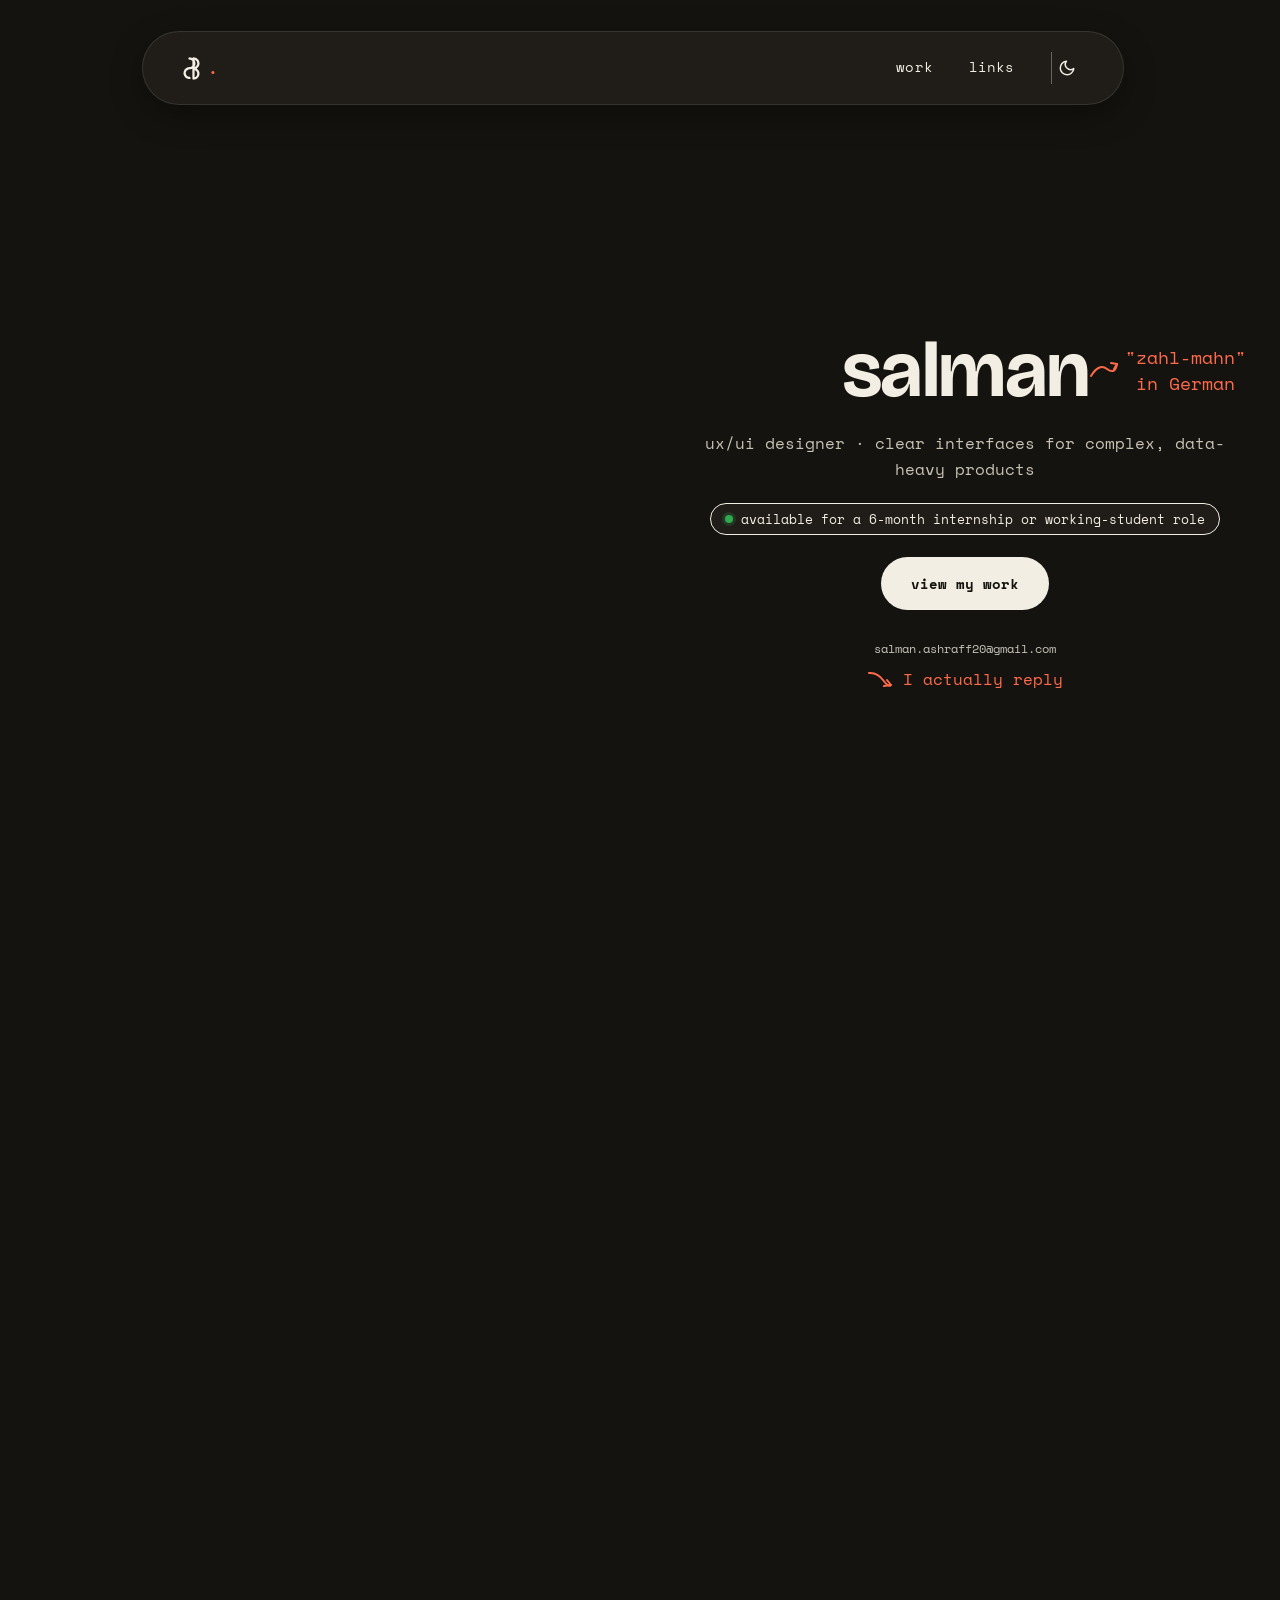
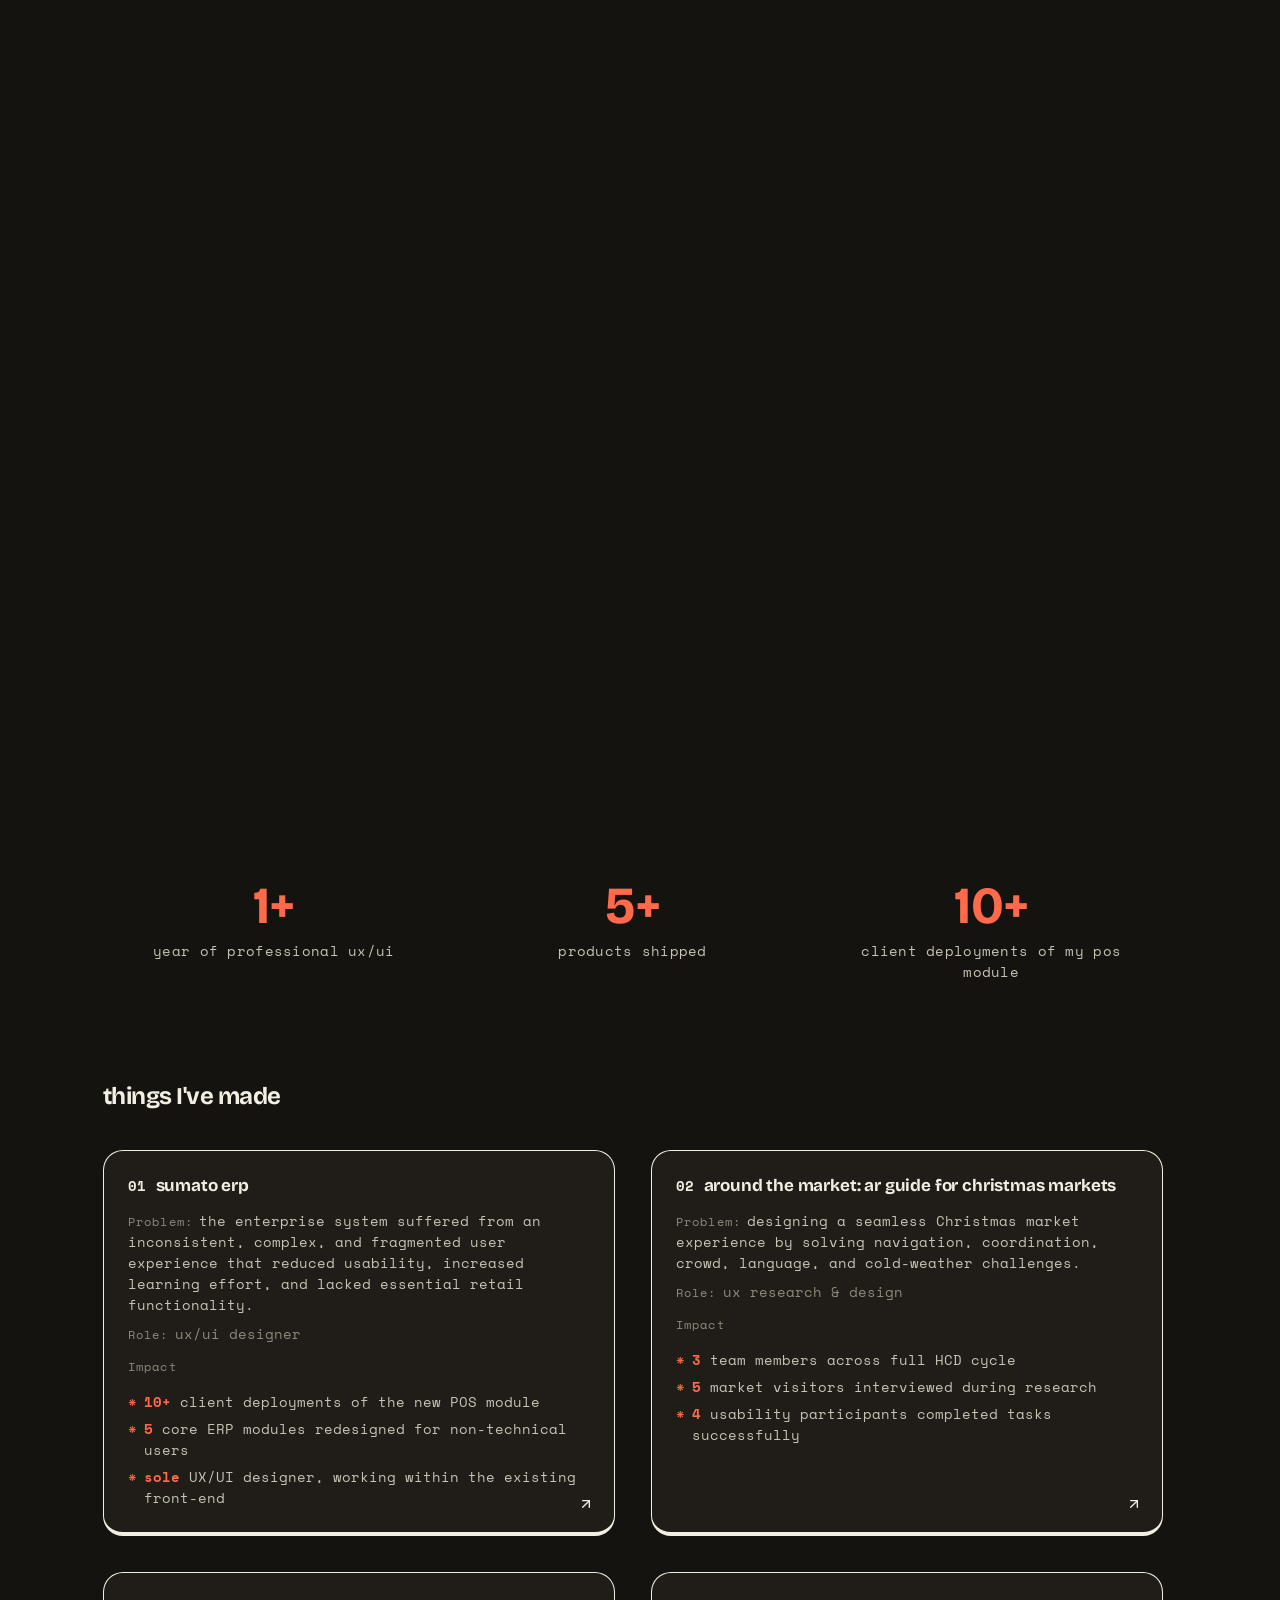
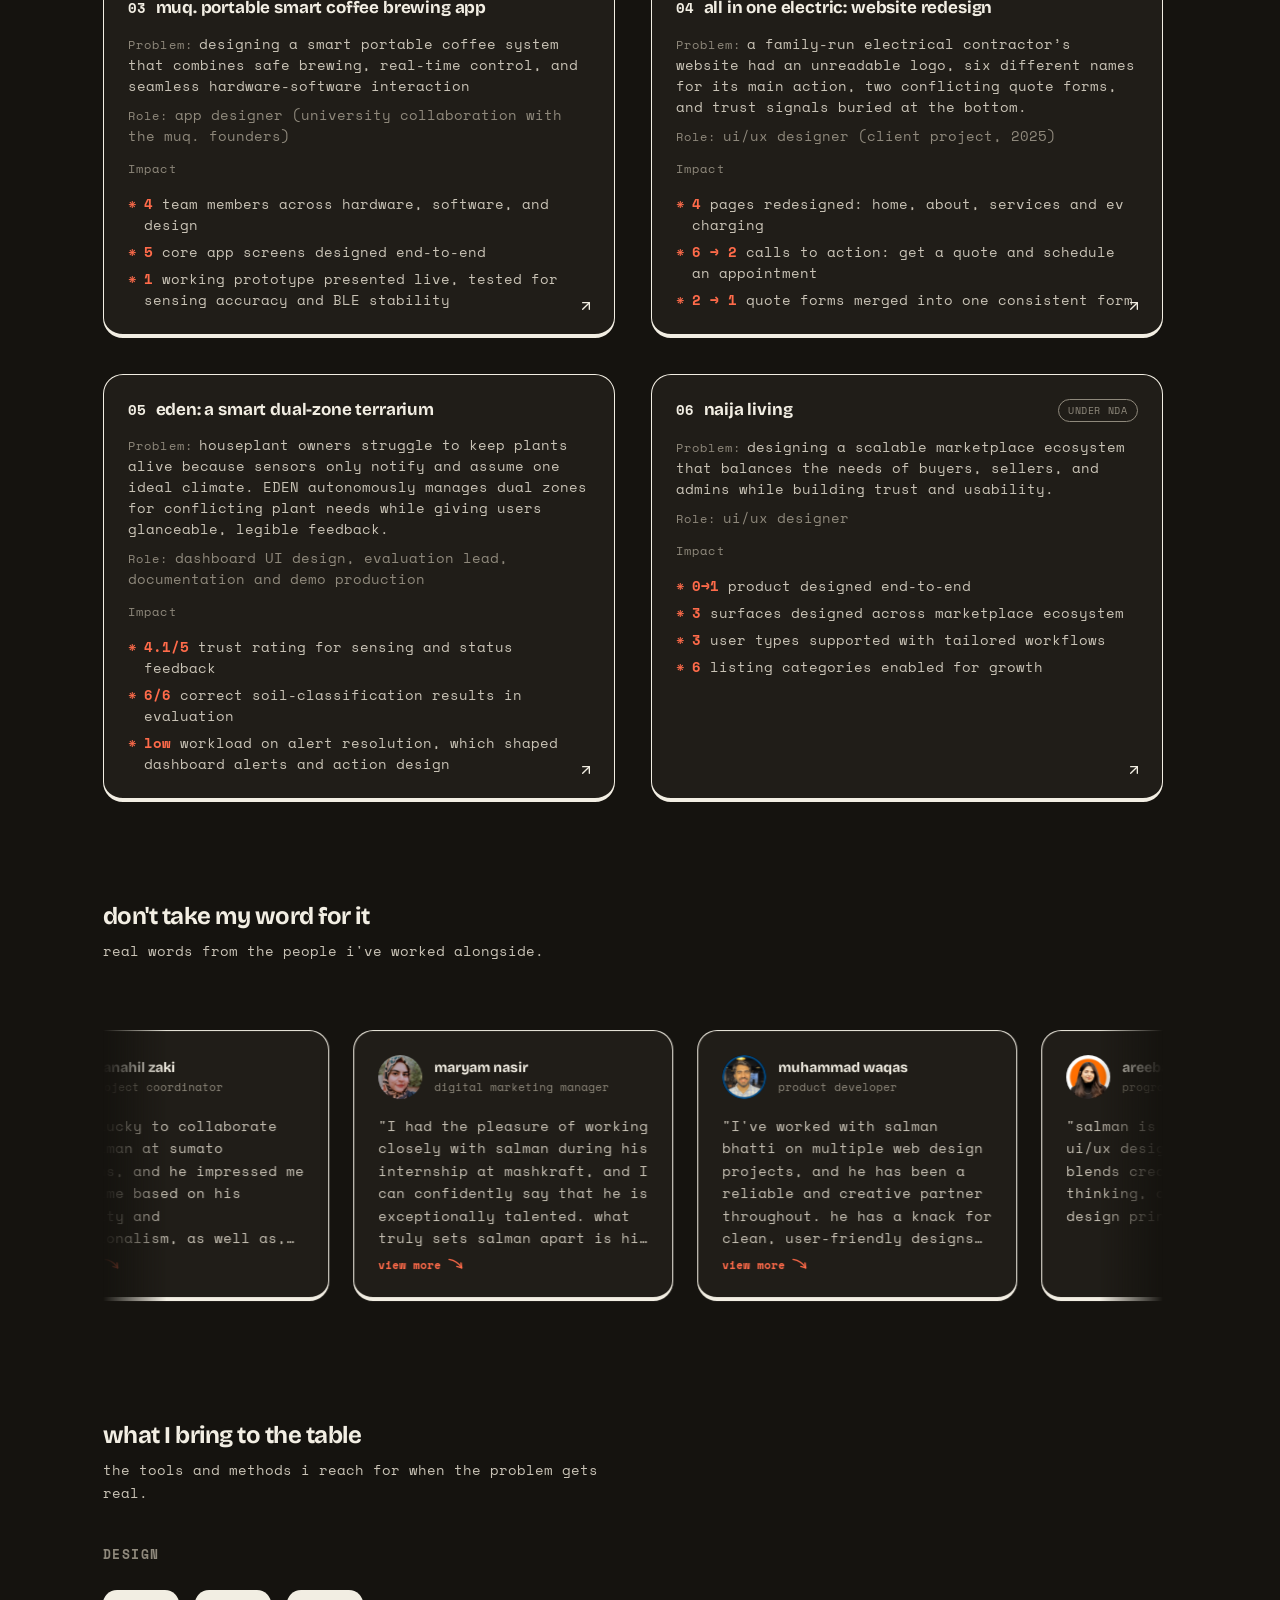
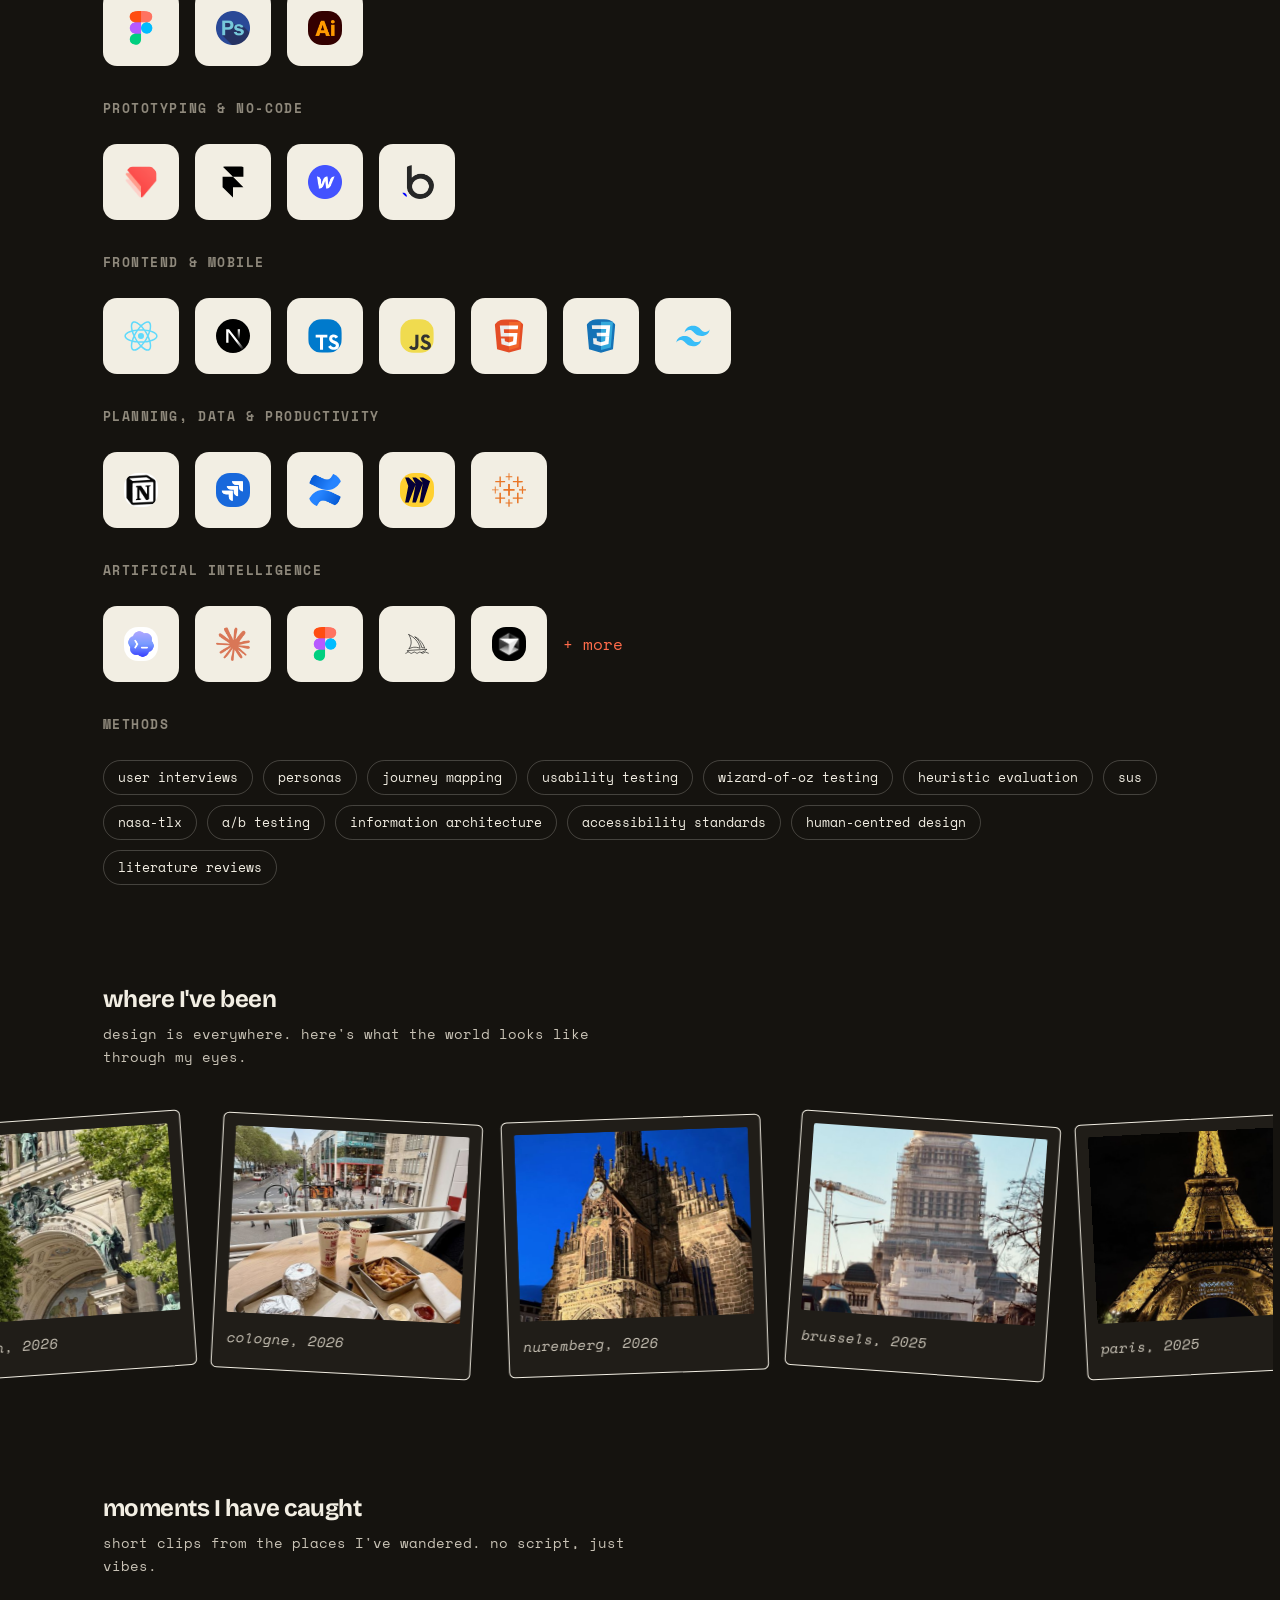
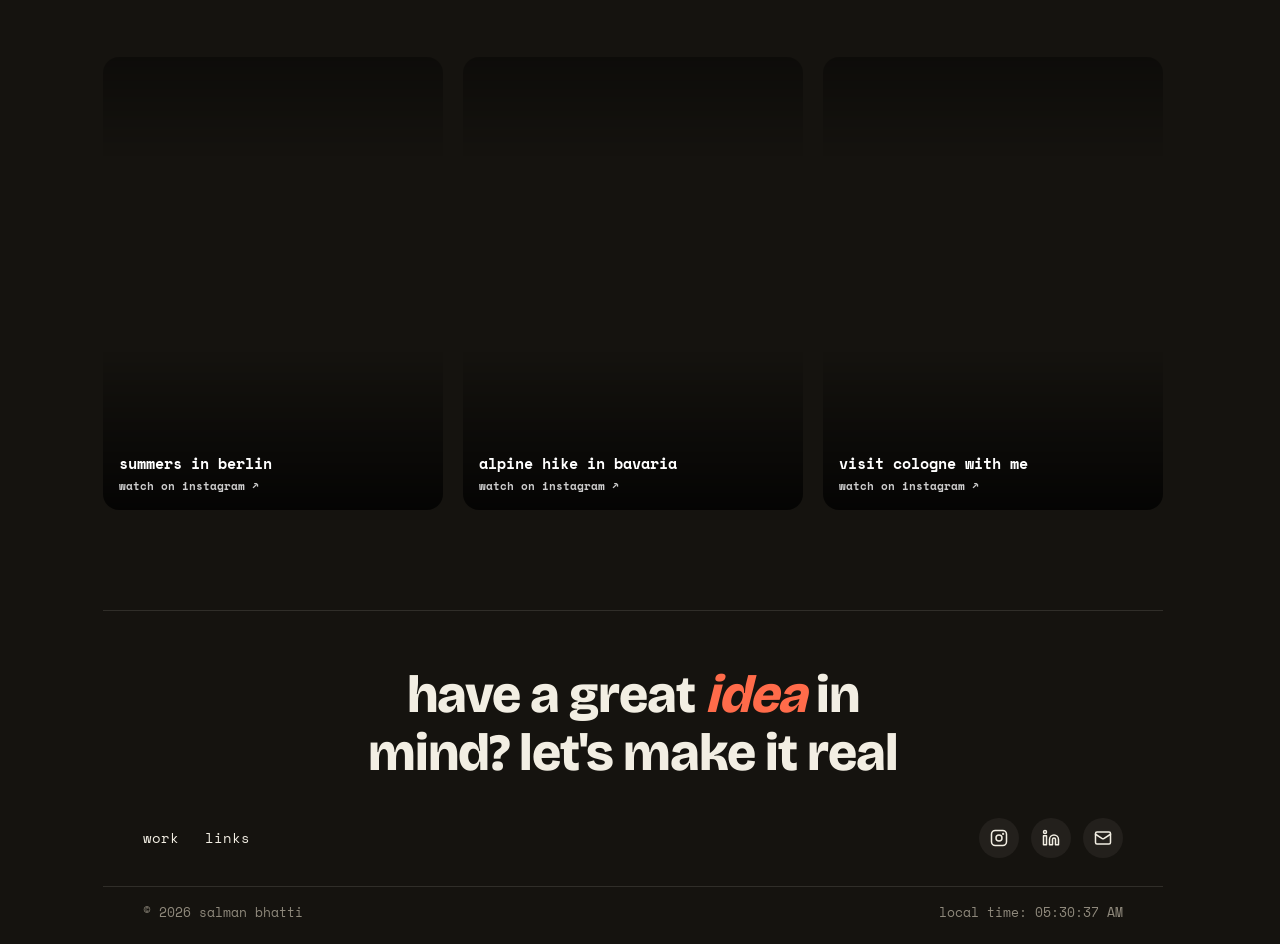
==== commit 68527ad9: "Remove Kotlin (Android) stack icon Removed Kotlin stack icon from the technologies section." ====
--- a/index.html
+++ b/index.html
@@ -655,7 +655,6 @@
       <span class="stack-icon" data-tool="HTML5"><img src="stack/HTML5.svg" alt="HTML5"></span>
       <span class="stack-icon" data-tool="CSS3"><img src="stack/CSS3.svg" alt="CSS3"></span>
       <span class="stack-icon" data-tool="Tailwind CSS"><img src="stack/Tailwind.svg" alt="Tailwind CSS"></span>
-      <span class="stack-icon" data-tool="Kotlin (Android)"><img src="stack/Kotlin.svg" alt="Kotlin (Android)"></span>
     </div>
   </div>
 
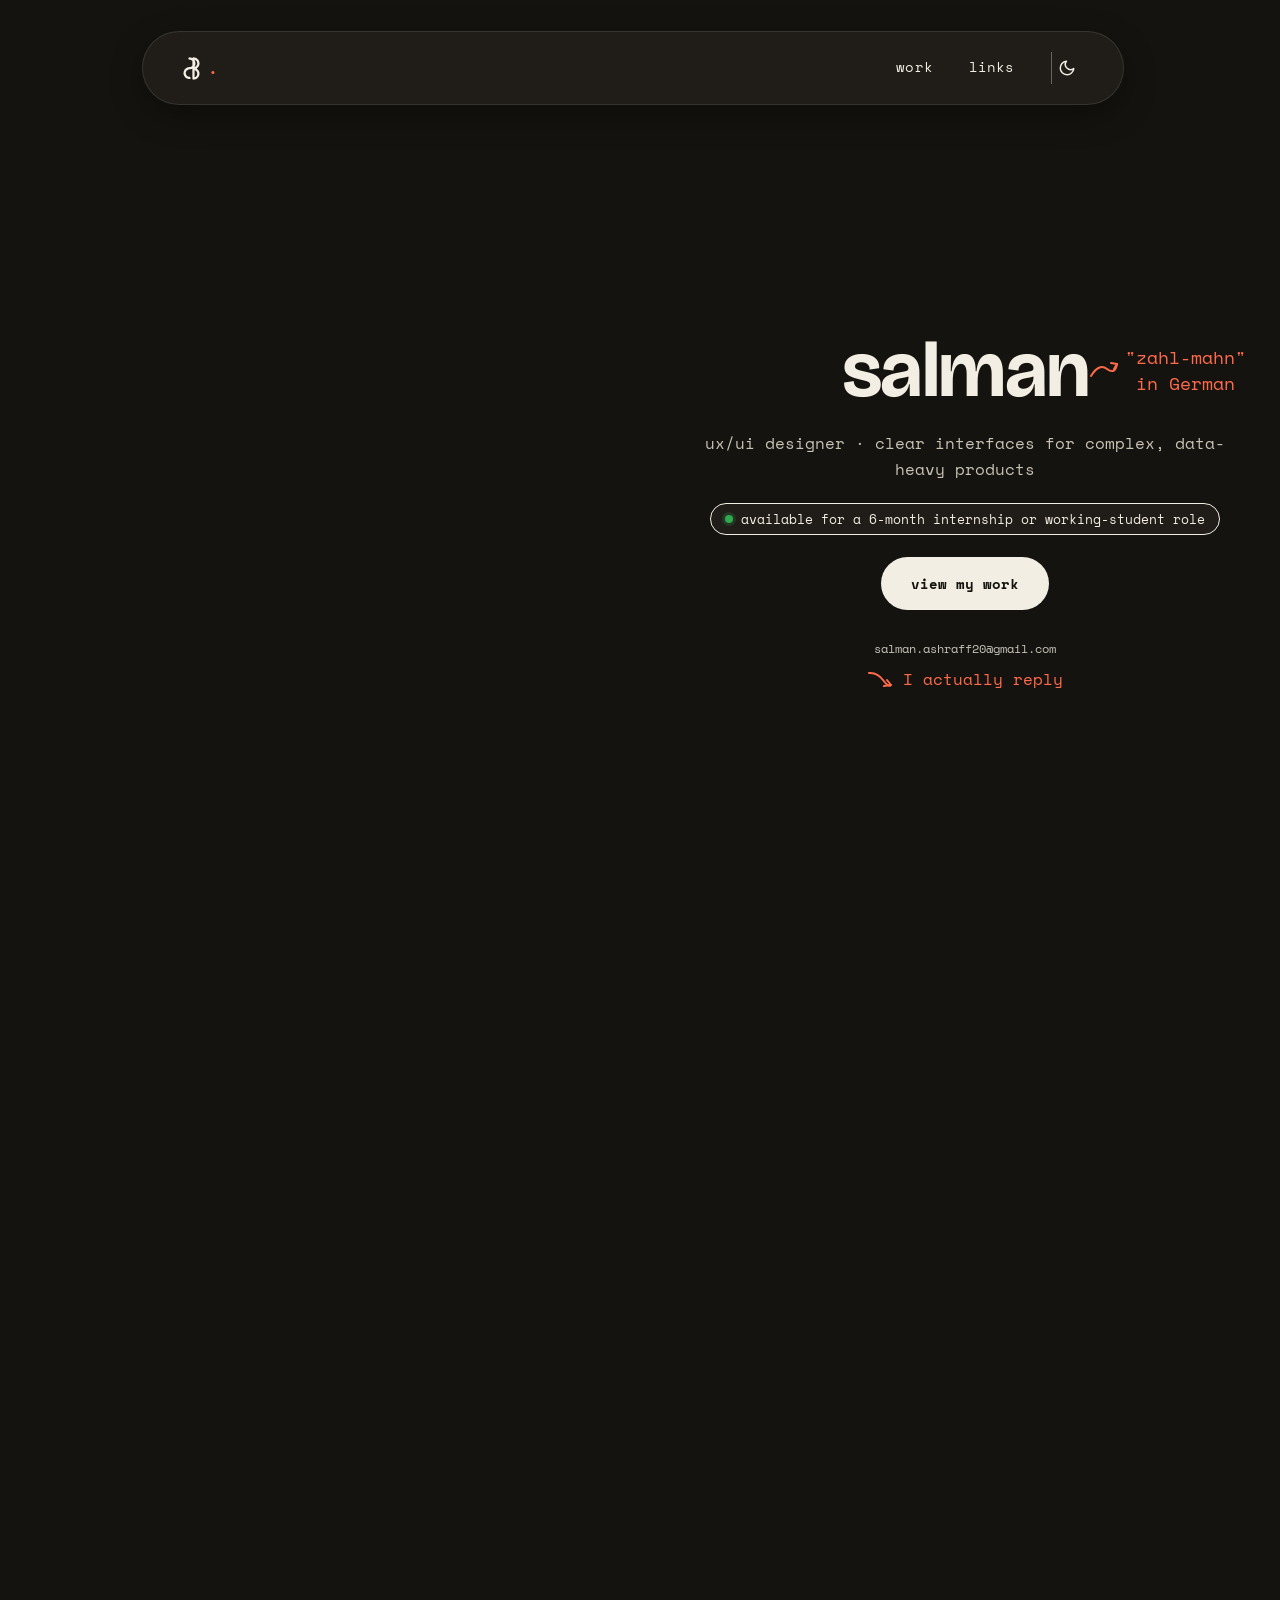
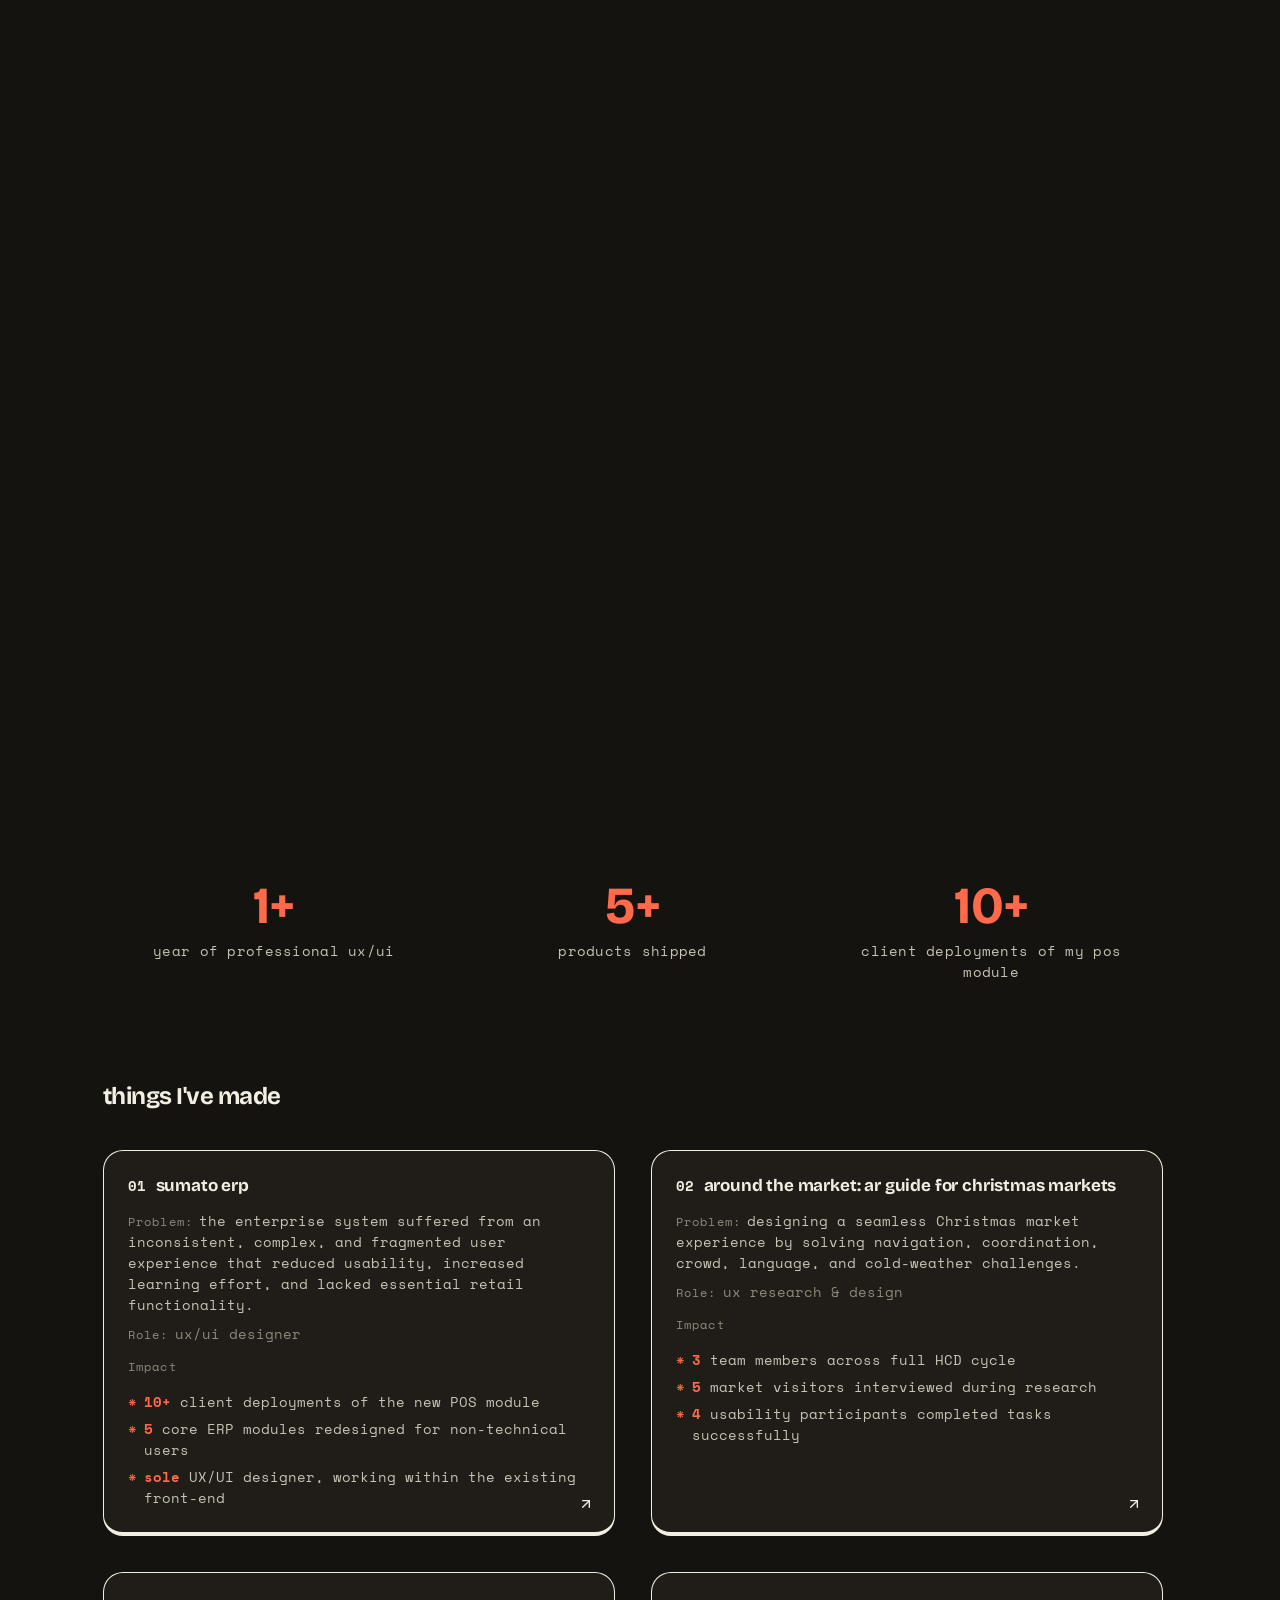
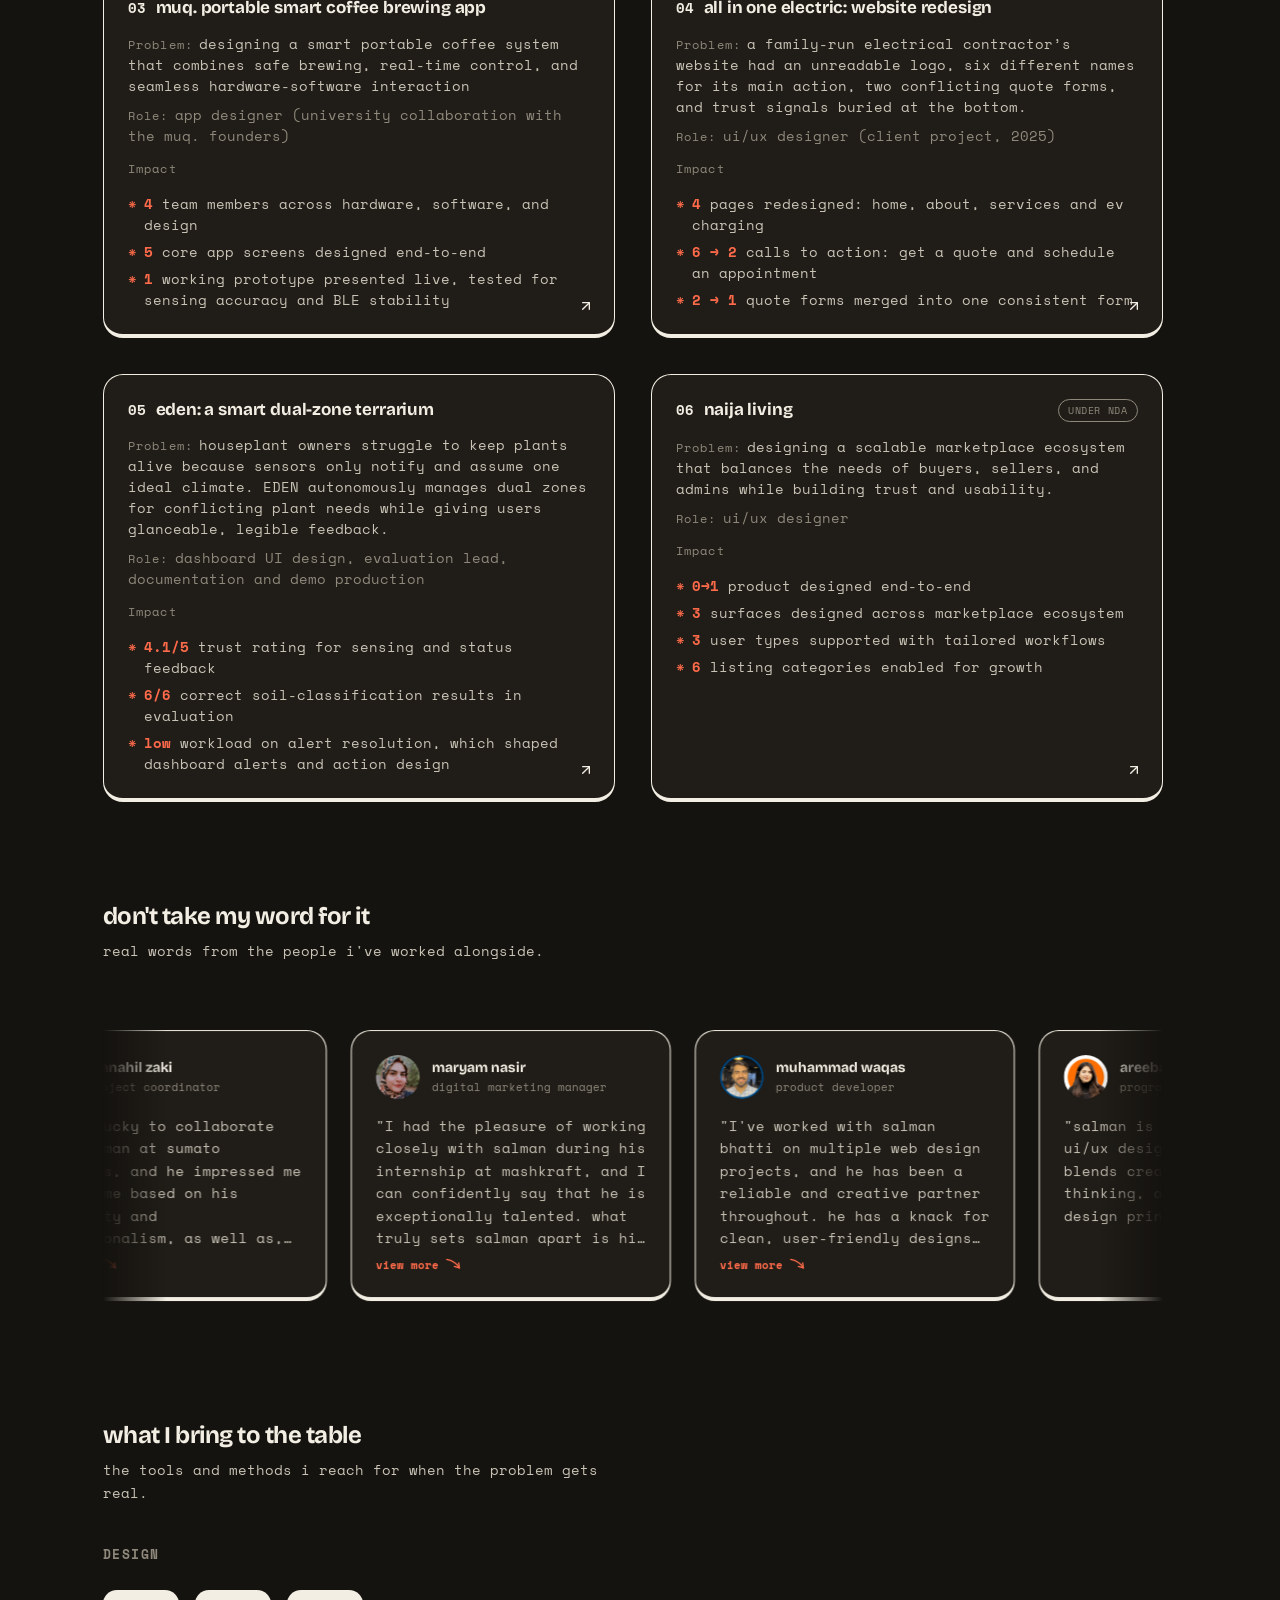
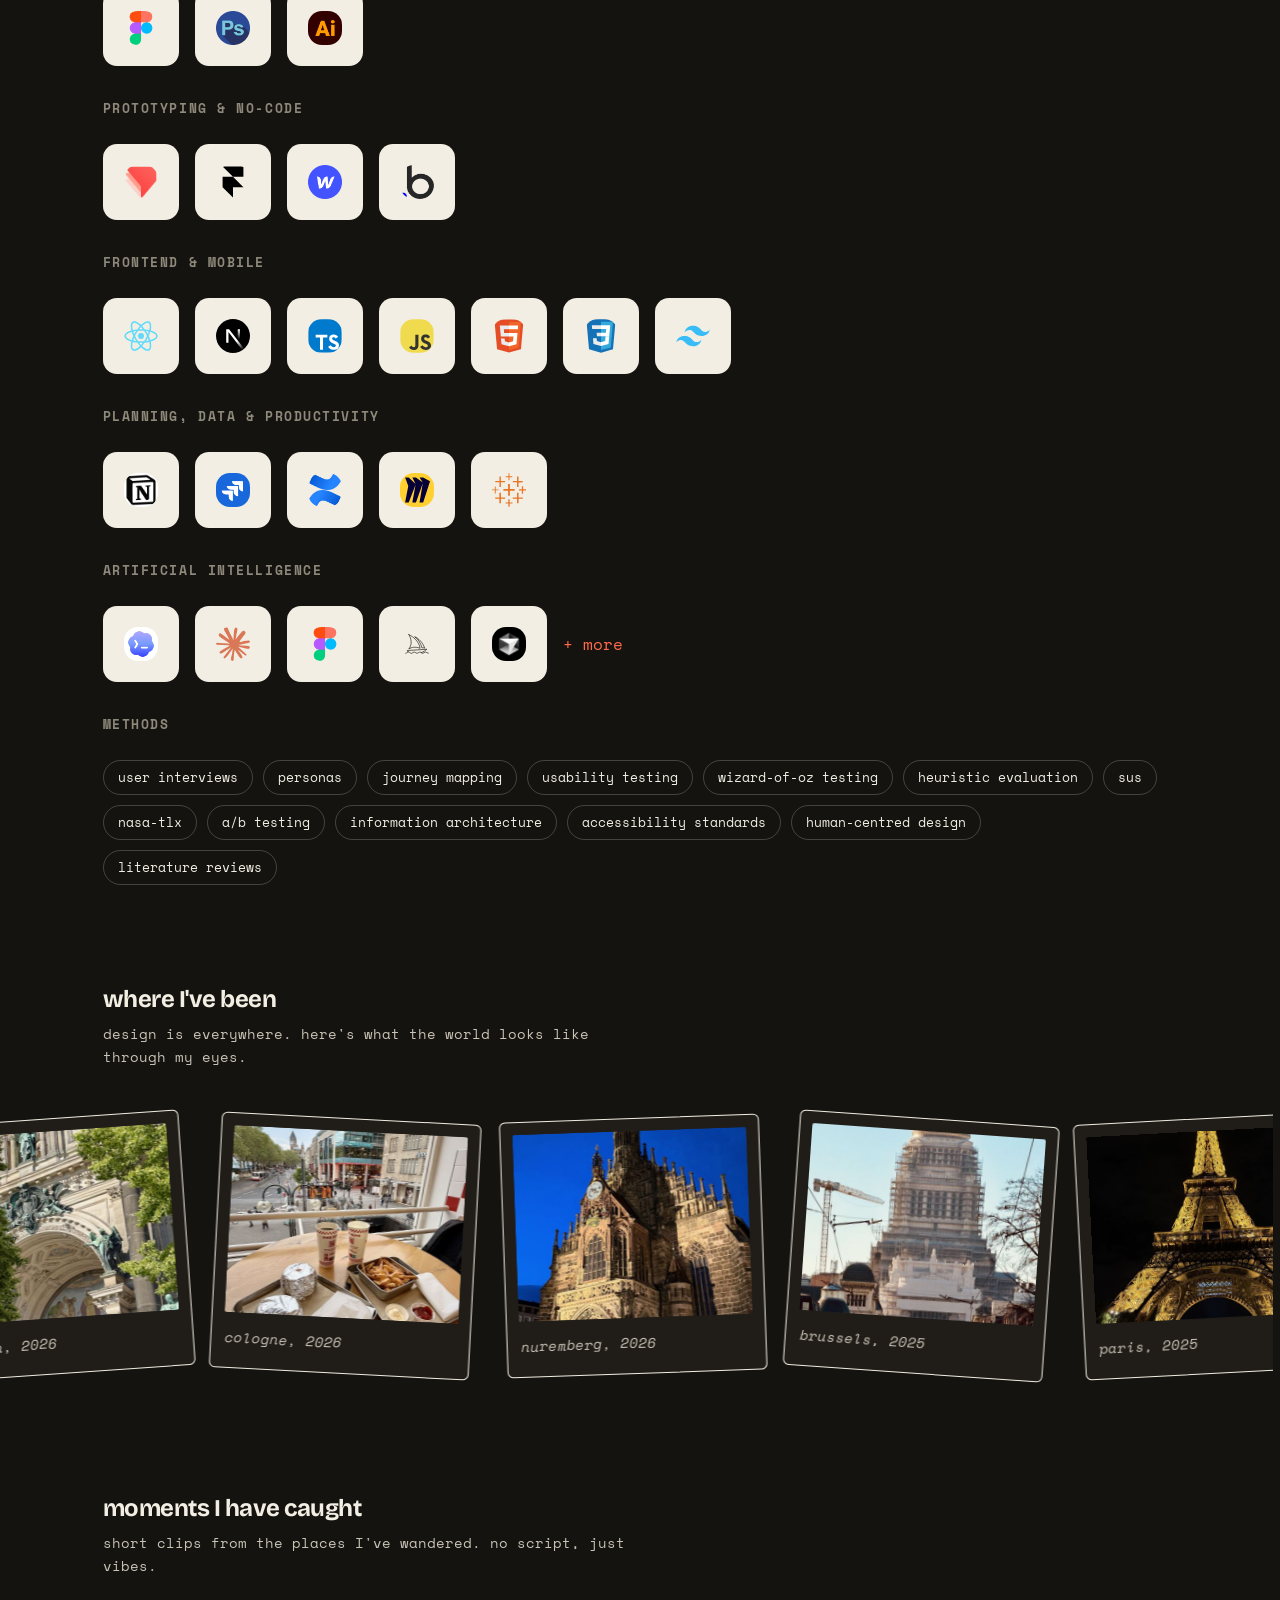
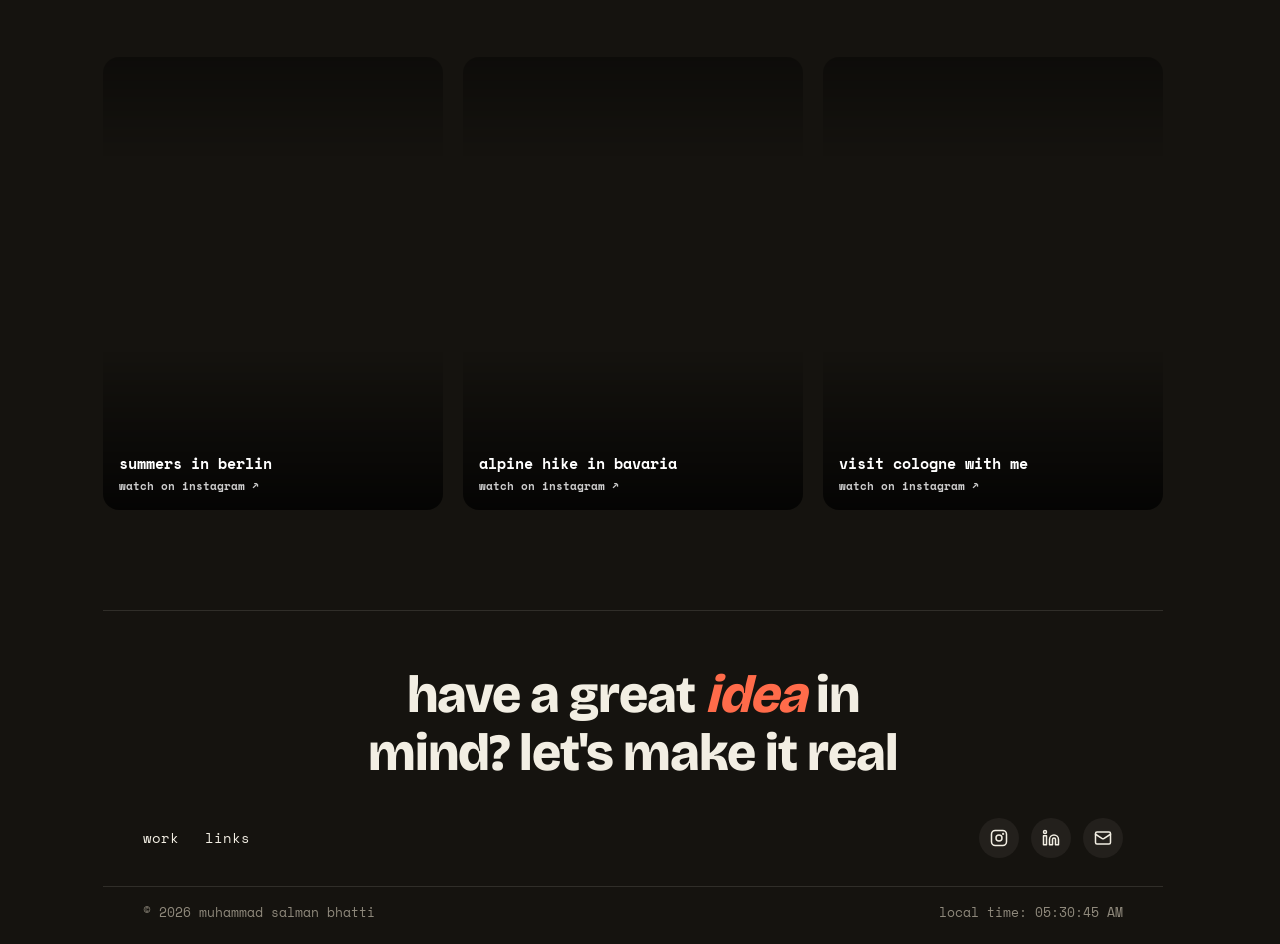
==== commit b8bc6854: "Add files via upload" ====
--- a/index.html
+++ b/index.html
@@ -3,19 +3,19 @@
 <head>
 <meta charset="UTF-8"/>
 <meta name="viewport" content="width=device-width, initial-scale=1.0"/>
-<meta name="description" content="Salman Bhatti — UX/UI Designer based in Germany. Portfolio of enterprise product design, systems, and end-to-end user experience work."/>
-<meta property="og:title" content="Salman Bhatti | UX/UI Designer"/>
-<meta property="og:description" content="Salman Bhatti — UX/UI Designer based in Germany. Portfolio of enterprise product design, systems, and end-to-end user experience work."/>
+<meta name="description" content="Muhammad Salman Bhatti — UX/UI Designer based in Germany. Portfolio of enterprise product design, systems, and end-to-end user experience work."/>
+<meta property="og:title" content="Muhammad Salman Bhatti | UX/UI Designer"/>
+<meta property="og:description" content="Muhammad Salman Bhatti — UX/UI Designer based in Germany. Portfolio of enterprise product design, systems, and end-to-end user experience work."/>
 <meta property="og:image" content="https://salmanportfolio-inky.vercel.app/og-image.png"/>
 <meta property="og:image:width" content="1200"/>
 <meta property="og:image:height" content="630"/>
 <meta property="og:url" content="https://salmanportfolio-inky.vercel.app/"/>
 <meta property="og:type" content="website"/>
 <meta name="twitter:card" content="summary_large_image"/>
-<meta name="twitter:title" content="Salman Bhatti | UX/UI Designer"/>
-<meta name="twitter:description" content="Salman Bhatti — UX/UI Designer based in Germany. Portfolio of enterprise product design, systems, and end-to-end user experience work."/>
+<meta name="twitter:title" content="Muhammad Salman Bhatti | UX/UI Designer"/>
+<meta name="twitter:description" content="Muhammad Salman Bhatti — UX/UI Designer based in Germany. Portfolio of enterprise product design, systems, and end-to-end user experience work."/>
 <meta name="twitter:image" content="https://salmanportfolio-inky.vercel.app/og-image.png"/>
-<title>Salman Bhatti | UX/UI Designer</title>
+<title>Muhammad Salman Bhatti | UX/UI Designer</title>
 <link rel="icon" href="favicon.svg" type="image/svg+xml">
 <link rel="icon" href="favicon-32.png" sizes="32x32" type="image/png">
 <link rel="apple-touch-icon" href="apple-touch-icon.png"><link rel="stylesheet" href="index.css">
@@ -923,7 +923,7 @@
   </div>
 
   <div class="footer-bottom">
-    <span>© 2026 salman bhatti</span>
+    <span>© 2026 muhammad salman bhatti</span>
     <span id="footerLocalTime"></span>
   </div>
 
